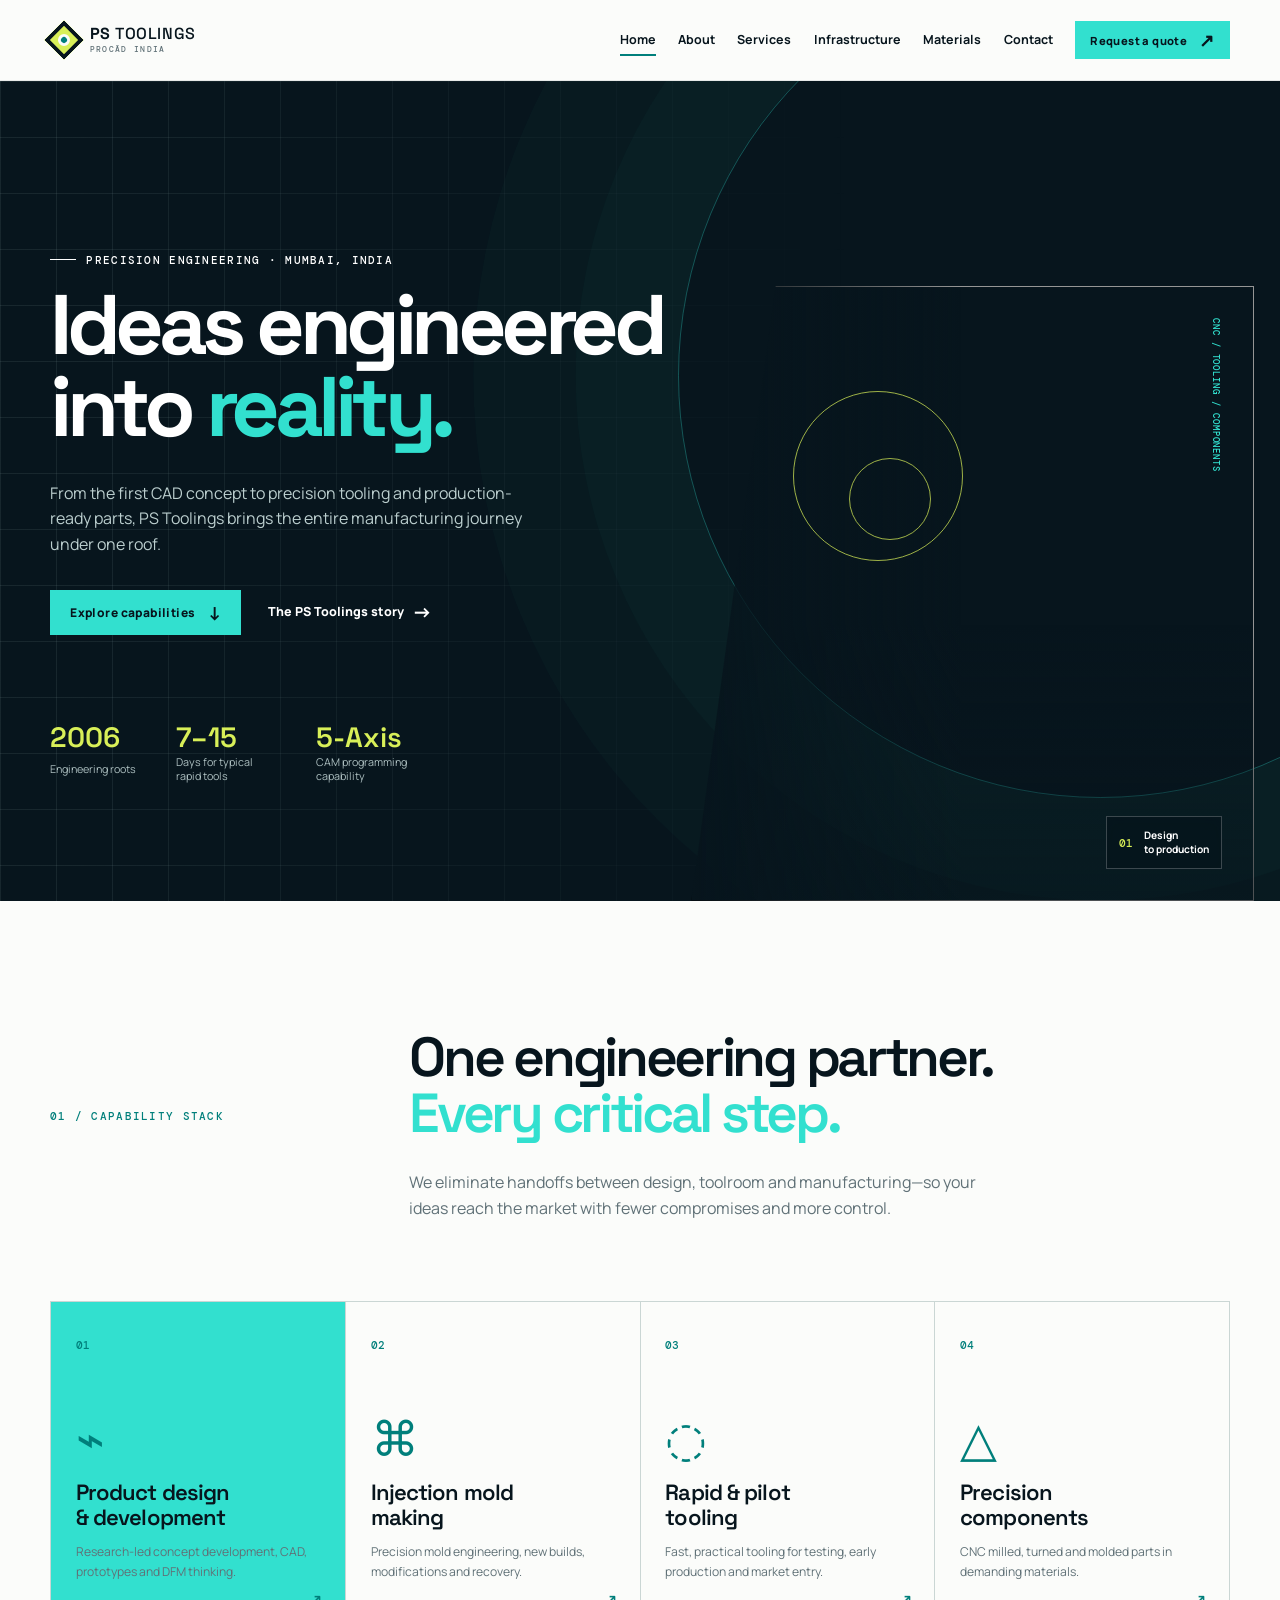
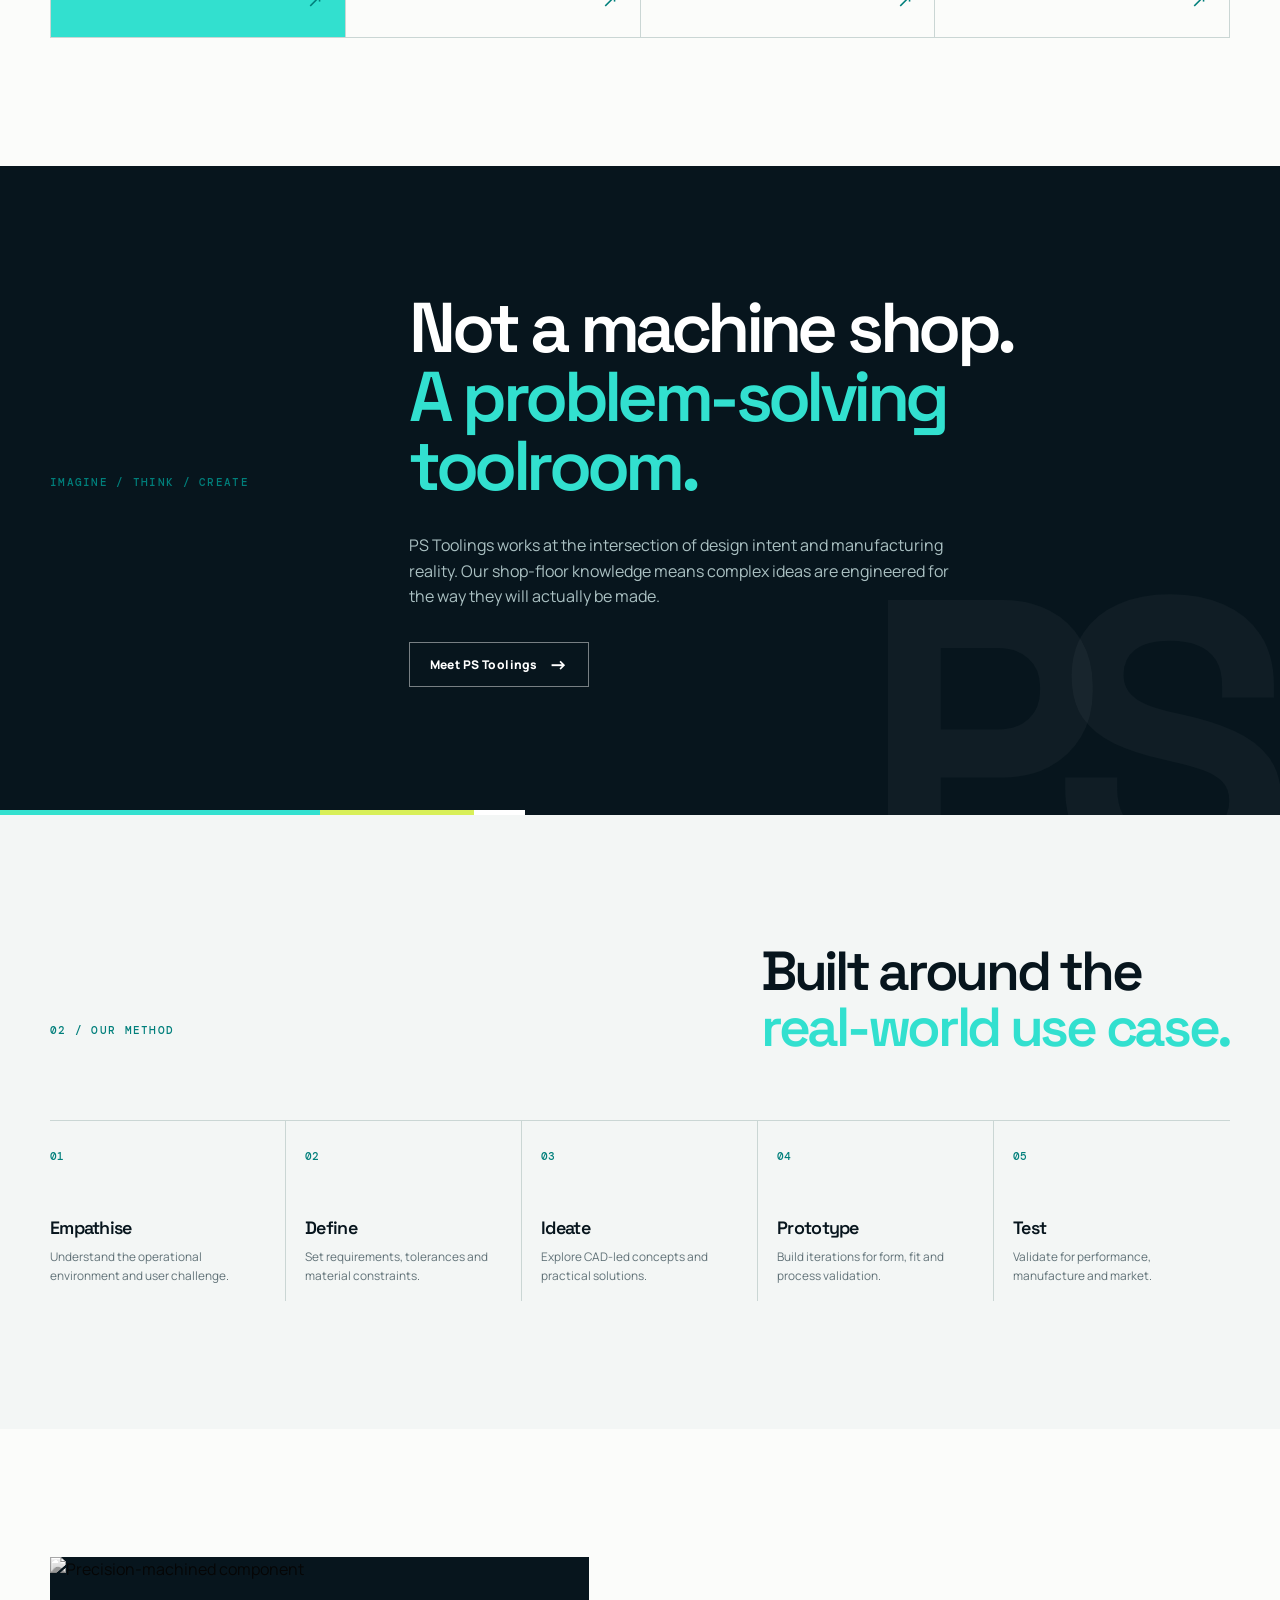
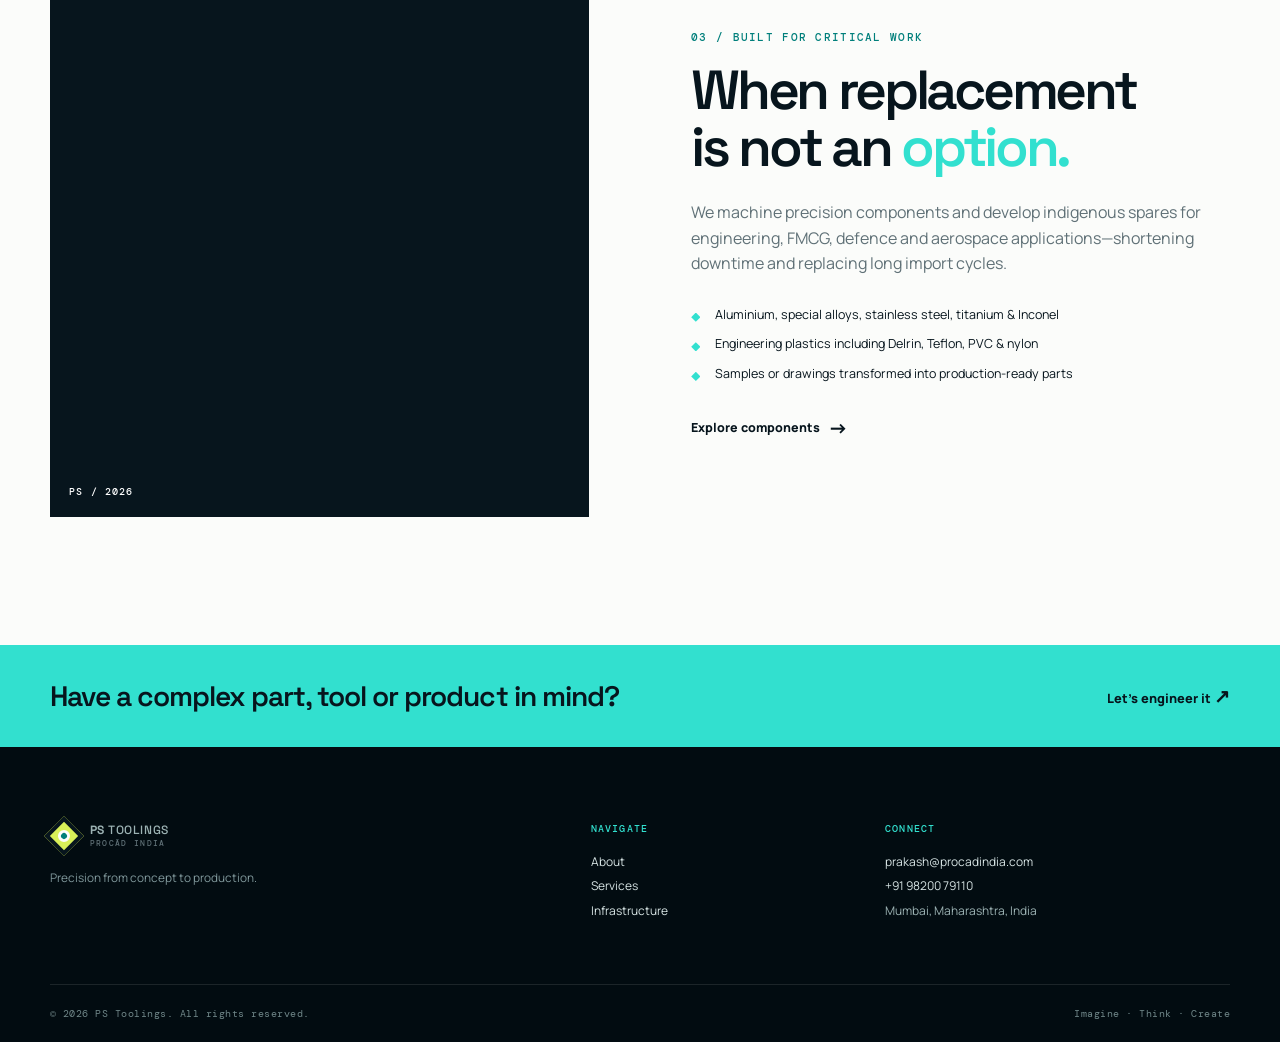
==== index.html @ c20136be "Publish PS Toolings website" ====
<!doctype html>
<html lang="en">
  <head>
    <meta charset="utf-8">
    <meta name="viewport" content="width=device-width, initial-scale=1">
    <meta name="description" content="PS Toolings is a precision engineering partner for product development, injection molds, rapid tooling and machined components.">
    <title>PS Toolings — Precision, from idea to production</title>
    <link rel="preconnect" href="https://fonts.googleapis.com">
    <link rel="preconnect" href="https://fonts.gstatic.com" crossorigin>
    <link href="https://fonts.googleapis.com/css2?family=DM+Mono:wght@400;500&family=Manrope:wght@400;500;600;700;800&family=Space+Grotesk:wght@400;500;600;700&display=swap" rel="stylesheet">
    <link rel="stylesheet" href="assets/css/style.css">
    <script src="assets/js/site.js" defer></script>
  </head>
  <body>
    <a class="skip-link" href="#main">Skip to content</a>
    <header class="site-header">
      <div class="container nav-wrap">
        <a class="brand" href="index.html" aria-label="PS Toolings home">
          <span class="brand-mark" aria-hidden="true"><i></i><b></b></span>
          <span><strong>PS</strong> TOOLINGS<small>PROCĀD INDIA</small></span>
        </a>
        <button class="nav-toggle" type="button" aria-expanded="false" aria-controls="site-nav"><span></span><span></span><span></span><em>Menu</em></button>
        <nav class="site-nav" id="site-nav" aria-label="Primary navigation">
          <a class="active" href="index.html">Home</a><a href="about.html">About</a><a href="services.html">Services</a><a href="infrastructure.html">Infrastructure</a><a href="materials.html">Materials</a><a href="contact.html">Contact</a>
          <a class="button button--small" href="contact.html#quote">Request a quote <span>↗</span></a>
        </nav>
      </div>
    </header>

    <main id="main">
      <section class="hero">
        <div class="hero-grid"></div><div class="hero-orb"></div>
        <div class="container hero-content">
          <p class="eyebrow"><span></span> Precision engineering · Mumbai, India</p>
          <h1>Ideas engineered<br>into <em>reality.</em></h1>
          <p class="hero-copy">From the first CAD concept to precision tooling and production-ready parts, PS Toolings brings the entire manufacturing journey under one roof.</p>
          <div class="hero-actions"><a class="button" href="services.html">Explore capabilities <span>↓</span></a><a class="text-link" href="about.html">The PS Toolings story <span>→</span></a></div>
          <div class="hero-metrics" aria-label="Company highlights">
            <div><strong>2006</strong><span>Engineering roots</span></div><div><strong>7–15</strong><span>Days for typical rapid tools</span></div><div><strong>5-Axis</strong><span>CAM programming capability</span></div>
          </div>
        </div>
        <div class="hero-visual" aria-hidden="true">
          <div class="visual-label label-one">CNC / TOOLING / COMPONENTS</div>
          <div class="technical-ring ring-one"></div><div class="technical-ring ring-two"></div>
          <img src="https://static.wixstatic.com/media/8246d9_6c8a10e91a4a42e3a15fe016a1922523~mv2.jpg/v1/fit/w_1280,h_960,q_85,enc_avif,quality_auto/8246d9_6c8a10e91a4a42e3a15fe016a1922523~mv2.jpg" alt="">
          <div class="visual-badge"><span>01</span><b>Design<br>to production</b></div>
        </div>
      </section>

      <section class="capability-intro section">
        <div class="container split-heading">
          <p class="section-kicker">01 / Capability stack</p>
          <div><h2>One engineering partner.<br><em>Every critical step.</em></h2><p>We eliminate handoffs between design, toolroom and manufacturing—so your ideas reach the market with fewer compromises and more control.</p></div>
        </div>
        <div class="container service-grid">
          <a class="service-card service-card--feature" href="services.html#design"><span class="number">01</span><span class="icon icon-design">⌁</span><h3>Product design<br>& development</h3><p>Research-led concept development, CAD, prototypes and DFM thinking.</p><span class="card-arrow">↗</span></a>
          <a class="service-card" href="services.html#molds"><span class="number">02</span><span class="icon">⌘</span><h3>Injection mold<br>making</h3><p>Precision mold engineering, new builds, modifications and recovery.</p><span class="card-arrow">↗</span></a>
          <a class="service-card" href="services.html#rapid"><span class="number">03</span><span class="icon">◌</span><h3>Rapid & pilot<br>tooling</h3><p>Fast, practical tooling for testing, early production and market entry.</p><span class="card-arrow">↗</span></a>
          <a class="service-card" href="services.html#components"><span class="number">04</span><span class="icon">△</span><h3>Precision<br>components</h3><p>CNC milled, turned and molded parts in demanding materials.</p><span class="card-arrow">↗</span></a>
        </div>
      </section>

      <section class="statement section section--dark">
        <div class="container statement-layout"><p class="section-kicker">Imagine / Think / Create</p><div><h2>Not a machine shop.<br><em>A problem-solving<br>toolroom.</em></h2><p>PS Toolings works at the intersection of design intent and manufacturing reality. Our shop-floor knowledge means complex ideas are engineered for the way they will actually be made.</p><a class="button button--light" href="about.html">Meet PS Toolings <span>→</span></a></div></div>
        <div class="statement-line"></div>
      </section>

      <section class="workflow section">
        <div class="container"><div class="section-heading"><p class="section-kicker">02 / Our method</p><h2>Built around the<br><em>real-world use case.</em></h2></div>
          <ol class="process-list"><li><span>01</span><h3>Empathise</h3><p>Understand the operational environment and user challenge.</p></li><li><span>02</span><h3>Define</h3><p>Set requirements, tolerances and material constraints.</p></li><li><span>03</span><h3>Ideate</h3><p>Explore CAD-led concepts and practical solutions.</p></li><li><span>04</span><h3>Prototype</h3><p>Build iterations for form, fit and process validation.</p></li><li><span>05</span><h3>Test</h3><p>Validate for performance, manufacture and market.</p></li></ol>
        </div>
      </section>

      <section class="proof section">
        <div class="container proof-grid"><div class="proof-image"><img src="https://static.wixstatic.com/media/8246d9_a4df90b684cc4119847a4253dcae8d1a~mv2.jpg/v1/fill/w_800,h_800,al_c,q_85,enc_avif,quality_auto/8246d9_a4df90b684cc4119847a4253dcae8d1a~mv2.jpg" alt="Precision-machined component"><span>PS / 2026</span></div><div class="proof-copy"><p class="section-kicker">03 / Built for critical work</p><h2>When replacement<br>is not an <em>option.</em></h2><p>We machine precision components and develop indigenous spares for engineering, FMCG, defence and aerospace applications—shortening downtime and replacing long import cycles.</p><ul class="check-list"><li>Aluminium, special alloys, stainless steel, titanium & Inconel</li><li>Engineering plastics including Delrin, Teflon, PVC & nylon</li><li>Samples or drawings transformed into production-ready parts</li></ul><a class="text-link" href="services.html#components">Explore components <span>→</span></a></div></div>
      </section>

      <section class="cta-band"><div class="container"><p>Have a complex part, tool or product in mind?</p><a href="contact.html#quote">Let’s engineer it <span>↗</span></a></div></section>
    </main>

    <footer class="site-footer"><div class="container footer-grid"><div><a class="brand brand--footer" href="index.html"><span class="brand-mark"><i></i><b></b></span><span><strong>PS</strong> TOOLINGS<small>PROCĀD INDIA</small></span></a><p>Precision from concept to production.</p></div><div><p class="footer-label">Navigate</p><a href="about.html">About</a><a href="services.html">Services</a><a href="infrastructure.html">Infrastructure</a></div><div><p class="footer-label">Connect</p><a href="mailto:prakash@procadindia.com">prakash@procadindia.com</a><a href="tel:+919820079110">+91 98200 79110</a><span>Mumbai, Maharashtra, India</span></div></div><div class="container footer-bottom"><span>© 2026 PS Toolings. All rights reserved.</span><span>Imagine · Think · Create</span></div></footer>
  </body>
</html>
---- assets/css/style.css ----
:root{--ink:#07151d;--ink-soft:#112a35;--surface:#f3f6f5;--paper:#fbfcfa;--line:#cad6d4;--muted:#607177;--teal:#32e0cf;--teal-dark:#007f7b;--lime:#d8ef58;--mono:"DM Mono",monospace;--sans:"Manrope",Arial,sans-serif;--display:"Space Grotesk",Arial,sans-serif;--shadow:0 20px 60px rgba(4,22,27,.12)}
*{box-sizing:border-box}html{scroll-behavior:smooth}body{margin:0;background:var(--paper);color:var(--ink);font-family:var(--sans);font-size:16px;line-height:1.6}a{color:inherit;text-decoration:none}img{display:block;max-width:100%}.container{width:min(1180px,calc(100% - 64px));margin-inline:auto}.skip-link{position:fixed;z-index:100;left:1rem;top:-4rem;background:var(--teal);padding:.55rem 1rem;font-weight:800}.skip-link:focus{top:1rem}.site-header{position:sticky;top:0;z-index:30;background:rgba(251,252,250,.9);border-bottom:1px solid rgba(7,21,29,.08);backdrop-filter:blur(16px)}.nav-wrap{min-height:80px;display:flex;align-items:center;justify-content:space-between;gap:2rem}.brand{display:inline-flex;align-items:center;gap:.72rem;font-family:var(--display);font-size:1rem;font-weight:500;letter-spacing:.035em;line-height:1;white-space:nowrap}.brand strong{font-weight:700}.brand small{display:block;margin-top:.28rem;color:var(--muted);font-family:var(--mono);font-size:.49rem;letter-spacing:.17em}.brand-mark{position:relative;display:block;width:28px;height:28px;transform:rotate(45deg);background:var(--lime);box-shadow:inset 0 0 0 4px var(--ink)}.brand-mark i{position:absolute;inset:8px;background:var(--paper);border-radius:50%}.brand-mark b{position:absolute;inset:11px;background:var(--teal-dark);border-radius:50%}.site-nav{display:flex;align-items:center;gap:1.4rem;font-size:.78rem;font-weight:700}.site-nav>a:not(.button){position:relative;padding:.35rem 0}.site-nav>a:not(.button)::after{content:"";position:absolute;bottom:0;left:0;width:0;height:2px;background:var(--teal-dark);transition:width .25s}.site-nav>a.active:not(.button)::after,.site-nav>a:not(.button):hover::after{width:100%}.button{display:inline-flex;align-items:center;justify-content:center;gap:.75rem;background:var(--teal);border:1px solid var(--teal);color:var(--ink);padding:.82rem 1.2rem;font:800 .75rem var(--sans);letter-spacing:.035em;cursor:pointer;transition:transform .25s,background .25s,border .25s}.button:hover{transform:translateY(-3px);background:var(--lime);border-color:var(--lime)}.button span{font-size:1.15rem;line-height:.7}.button--small{padding:.66rem .9rem;font-size:.7rem}.button--light{background:transparent;color:#fff;border-color:rgba(255,255,255,.45)}.button--light:hover{color:var(--ink)}.nav-toggle{display:none;background:none;border:0;color:var(--ink);cursor:pointer}.nav-toggle span{display:block;width:23px;height:2px;background:currentColor;margin:5px}.nav-toggle em{display:none}.hero{position:relative;isolation:isolate;min-height:calc(100vh - 80px);overflow:hidden;background:var(--ink);color:white;display:flex;align-items:center}.hero-grid{position:absolute;z-index:-1;inset:0;background-image:linear-gradient(rgba(159,191,188,.11) 1px,transparent 1px),linear-gradient(90deg,rgba(159,191,188,.11) 1px,transparent 1px);background-size:56px 56px;mask-image:linear-gradient(90deg,#000 5%,transparent 67%)}.hero-orb{position:absolute;z-index:-1;width:66vw;height:66vw;right:-19vw;top:-10vw;border:1px solid rgba(50,224,207,.32);border-radius:50%;box-shadow:0 0 0 8vw rgba(50,224,207,.025),0 0 0 16vw rgba(50,224,207,.02)}.hero-content{padding:8.4rem 0 5rem}.eyebrow,.section-kicker{display:flex;align-items:center;gap:.65rem;margin:0 0 1.15rem;font:500 .67rem var(--mono);letter-spacing:.12em;text-transform:uppercase}.eyebrow span{width:26px;height:1px;background:currentColor}.hero h1,.page-hero h1,.contact-hero h1{max-width:800px;margin:0;font:700 clamp(3.1rem,6.6vw,6.5rem)/.97 var(--display);letter-spacing:-.065em}.hero h1 em,.page-hero h1 em,.contact-hero h1 em,h2 em{font-style:normal;color:var(--teal)}.hero-copy{max-width:495px;margin:2rem 0;font-size:1rem;color:#bbcece}.hero-actions{display:flex;align-items:center;gap:1.7rem}.text-link{display:inline-flex;gap:.5rem;align-items:center;font-weight:800;font-size:.78rem}.text-link span{font-size:1.25rem;transition:transform .2s}.text-link:hover span{transform:translateX(4px)}.hero-metrics{display:flex;gap:2.5rem;margin-top:5.5rem}.hero-metrics div{display:grid;gap:.25rem}.hero-metrics strong{font:600 1.75rem/1 var(--display);color:var(--lime)}.hero-metrics span{color:#aec0c1;font-size:.67rem;max-width:100px;line-height:1.35}.hero-visual{position:absolute;z-index:-1;right:2vw;bottom:0;width:min(44vw,610px);height:75%;overflow:hidden;clip-path:polygon(15% 0,100% 0,100% 100%,0 100%)}.hero-visual::after{content:"";position:absolute;inset:0;background:linear-gradient(90deg,var(--ink) 0%,transparent 48%),linear-gradient(0deg,rgba(7,21,29,.5),transparent 45%);mix-blend-mode:multiply}.hero-visual img{height:100%;width:100%;object-fit:cover;filter:grayscale(1) contrast(1.1) brightness(.75)}.technical-ring{position:absolute;z-index:1;border:1px solid rgba(216,239,88,.72);border-radius:50%}.ring-one{width:170px;height:170px;top:17%;left:18%}.ring-two{width:82px;height:82px;top:28%;left:28%}.visual-label{position:absolute;z-index:2;right:2rem;top:2rem;color:var(--teal);font:500 .58rem var(--mono);letter-spacing:.1em;writing-mode:vertical-rl}.visual-badge{position:absolute;z-index:2;bottom:2rem;right:2rem;display:flex;align-items:center;gap:.7rem;padding:.75rem;background:rgba(7,21,29,.82);border:1px solid rgba(255,255,255,.22);backdrop-filter:blur(7px)}.visual-badge span{color:var(--lime);font:500 .7rem var(--mono)}.visual-badge b{font-size:.64rem;line-height:1.3}.section{padding:8rem 0}.split-heading{display:grid;grid-template-columns:.72fr 2fr;gap:4rem}.section-kicker{color:var(--teal-dark)}.split-heading h2,.section-heading h2,.proof h2,.story-grid h2,.feature-grid h2,.contact-grid h2{margin:0;font:600 clamp(2.2rem,4.3vw,4.6rem)/1.02 var(--display);letter-spacing:-.06em}.split-heading>div>p{max-width:580px;margin:1.8rem 0 0;color:var(--muted)}.service-grid{display:grid;grid-template-columns:repeat(4,1fr);gap:1px;margin-top:5rem;background:var(--line);border:1px solid var(--line)}.service-card{position:relative;min-height:335px;padding:1.8rem 1.55rem;background:var(--paper);transition:background .25s,color .25s}.service-card:hover{background:var(--ink);color:#fff}.service-card--feature{background:var(--teal)}.service-card--feature:hover{background:var(--teal-dark)}.number{font:500 .67rem var(--mono);color:var(--teal-dark)}.service-card:hover .number{color:var(--teal)}.icon{display:block;margin:3.7rem 0 1rem;font:400 3rem/1 var(--display);color:var(--teal-dark)}.service-card h3{margin:0;font:600 1.38rem/1.13 var(--display);letter-spacing:-.04em}.service-card p{color:var(--muted);font-size:.76rem;line-height:1.65}.service-card:hover p{color:#b4c6c8}.card-arrow{position:absolute;bottom:1.35rem;right:1.35rem;color:var(--teal-dark);font-size:1.2rem}.service-card:hover .card-arrow{color:var(--teal)}.section--dark{background:var(--ink);color:#fff}.statement{position:relative;overflow:hidden}.statement::after{content:"PS";position:absolute;right:3vw;bottom:-5.4rem;color:rgba(255,255,255,.035);font:700 25rem/.8 var(--display);letter-spacing:-.13em}.statement-layout{position:relative;z-index:1;display:grid;grid-template-columns:.72fr 2fr;gap:4rem}.statement h2{margin:0;font:600 clamp(2.5rem,5.5vw,5.8rem)/.98 var(--display);letter-spacing:-.065em}.statement p:not(.section-kicker){max-width:560px;margin:2rem 0;color:#aac0c2}.statement-line{position:absolute;bottom:0;left:0;width:100%;height:5px;background:linear-gradient(90deg,var(--teal) 0 25%,var(--lime) 25% 37%,#fff 37% 41%,transparent 41%)}.workflow{background:var(--surface)}.section-heading{display:flex;align-items:end;justify-content:space-between;gap:2rem}.process-list{margin:4rem 0 0;padding:0;list-style:none;display:grid;grid-template-columns:repeat(5,1fr);border-top:1px solid var(--line)}.process-list li{padding:1.35rem 1.2rem 1rem;border-right:1px solid var(--line)}.process-list li:first-child{padding-left:0}.process-list li:last-child{border:0}.process-list span{font:500 .66rem var(--mono);color:var(--teal-dark)}.process-list h3{margin:3rem 0 .6rem;font:600 1.12rem var(--display);letter-spacing:-.04em}.process-list p{margin:0;color:var(--muted);font-size:.74rem;line-height:1.55}.proof-grid{display:grid;grid-template-columns:1fr 1fr;gap:clamp(2rem,8vw,9rem);align-items:center}.proof-image{position:relative;min-height:560px;background:var(--ink);overflow:hidden}.proof-image::after{content:"";position:absolute;inset:0;background:linear-gradient(0deg,rgba(7,21,29,.62),transparent 60%)}.proof-image img{width:100%;height:560px;object-fit:cover;filter:grayscale(1) contrast(1.12)}.proof-image span{position:absolute;z-index:1;bottom:1.2rem;left:1.2rem;color:#fff;font:500 .6rem var(--mono);letter-spacing:.12em}.proof-copy p:not(.section-kicker){color:var(--muted);margin:1.6rem 0}.check-list{display:grid;gap:.72rem;margin:1.8rem 0;padding:0;list-style:none}.check-list li{position:relative;padding-left:1.5rem;font-size:.78rem;line-height:1.45}.check-list li::before{content:"";position:absolute;left:0;top:.42rem;width:.58rem;height:.58rem;background:var(--teal);clip-path:polygon(50% 0,100% 50%,50% 100%,0 50%)}.cta-band{background:var(--teal);padding:2.05rem 0}.cta-band .container{display:flex;align-items:center;justify-content:space-between;gap:2rem}.cta-band p{margin:0;font:600 clamp(1.15rem,2.2vw,1.9rem) var(--display);letter-spacing:-.035em}.cta-band a{font:800 .8rem var(--sans)}.cta-band a span{font-size:1.2rem}.site-footer{background:#020c11;color:#d7e4e4;padding:4.7rem 0 1.4rem}.footer-grid{display:grid;grid-template-columns:2fr 1fr 1.4fr;gap:3rem}.brand--footer{color:#fff}.site-footer p{color:#81999c;font-size:.74rem}.footer-label{margin:0 0 .7rem!important;color:var(--teal)!important;font:500 .62rem var(--mono)!important;letter-spacing:.12em;text-transform:uppercase}.footer-grid>div:not(:first-child){display:grid;align-content:start;gap:.35rem;font-size:.75rem}.footer-grid span{color:#9cb2b3;font-size:.75rem}.footer-bottom{display:flex;justify-content:space-between;gap:1rem;margin-top:4rem;padding-top:1.35rem;border-top:1px solid rgba(255,255,255,.1);color:#708789;font:400 .61rem var(--mono);letter-spacing:.05em}.page-hero,.contact-hero{position:relative;min-height:470px;display:flex;align-items:end;padding:5rem 0;overflow:hidden;background:var(--ink);color:#fff}.page-hero::after{content:"";position:absolute;inset:0;background:linear-gradient(90deg,var(--ink) 10%,rgba(7,21,29,.65) 48%,rgba(7,21,29,.2));z-index:0}.page-hero .container,.contact-hero .container{position:relative;z-index:1}.page-hero>div>p:last-child,.contact-hero>div>p:last-child{max-width:510px;margin:1.6rem 0 0;color:#bfcecf}.page-hero::before{content:"";position:absolute;inset:0;background-size:cover;background-position:center;filter:grayscale(1) contrast(1.1) brightness(.55)}.page-hero--about::before{background-image:url("https://static.wixstatic.com/media/8246d9_24218ff956c0409491ba9ac719803b25~mv2.jpg/v1/fill/w_1800,h_850,al_c,q_85,enc_avif,quality_auto/8246d9_24218ff956c0409491ba9ac719803b25~mv2.jpg")}.page-hero--services::before{background-image:url("https://static.wixstatic.com/media/8246d9_c7812a81c6b84a7883734f2593a048b3~mv2.gif/v1/fill/w_1600,h_850,al_c,q_85,enc_avif,quality_auto/8246d9_c7812a81c6b84a7883734f2593a048b3~mv2.gif")}.page-hero--infra::before{background-image:url("https://static.wixstatic.com/media/8246d9_d55d79b837fa4dcbbc5de5de3e5ee301~mv2.jpg/v1/fill/w_1800,h_850,al_c,q_85,enc_avif,quality_auto/1___VMX24i-XP-Angle_edited.jpg")}.page-hero--materials::before{background-image:url("https://static.wixstatic.com/media/8246d9_6acac2cb23e6452ebd55fa6b09bff178~mv2.jpg/v1/fit/w_1200,h_1100,q_80,enc_avif,quality_auto/8246d9_6acac2cb23e6452ebd55fa6b09bff178~mv2.jpg")}.about-story{padding-bottom:5rem}.story-grid{display:grid;grid-template-columns:1fr 1.25fr;gap:7rem}.long-copy{font-size:1rem;color:#2b4147}.long-copy p:first-child{margin-top:0;font:500 1.35rem/1.5 var(--display);letter-spacing:-.025em}.values-section{background:var(--surface)}.values-grid,.two-card-grid{display:grid;grid-template-columns:repeat(3,1fr);gap:1px;margin-top:3rem;background:var(--line);border:1px solid var(--line)}.values-grid article,.two-card-grid article{background:var(--surface);padding:2rem}.values-grid span,.two-card-grid span{color:var(--teal-dark);font:500 .7rem var(--mono)}.values-grid h3,.two-card-grid h3{margin:3.2rem 0 .7rem;font:600 1.35rem var(--display);letter-spacing:-.045em}.values-grid p,.two-card-grid p{margin:0;color:var(--muted);font-size:.78rem}.mission-banner{background:var(--teal);padding:7rem 0}.mission-banner blockquote{max-width:920px;margin:1.5rem 0;font:600 clamp(2.2rem,4.9vw,5rem)/1.04 var(--display);letter-spacing:-.065em}.mission-banner p:last-child{max-width:610px;margin:2rem 0 0;font-size:.9rem}.timeline{display:grid;grid-template-columns:repeat(3,1fr);gap:0;margin-top:3rem;border-top:1px solid var(--line)}.timeline article{padding:1.4rem 2rem 0 0}.timeline article+article{border-left:1px solid var(--line);padding-left:2rem}.timeline span{font:500 .72rem var(--mono);color:var(--teal-dark)}.timeline h3{margin:3rem 0 .7rem;font:600 1.25rem var(--display);letter-spacing:-.045em}.timeline p{margin:0;color:var(--muted);font-size:.8rem}.service-detail-list{padding-block:2rem}.service-detail{display:grid;grid-template-columns:80px 1.05fr 1fr;gap:2rem;padding:5rem 0;border-bottom:1px solid var(--line);scroll-margin-top:80px}.detail-number{font:500 .72rem var(--mono);color:var(--teal-dark)}.service-detail h2{margin:0;font:600 clamp(2rem,3.7vw,3.7rem)/1.01 var(--display);letter-spacing:-.06em}.service-detail>div:last-child>p{margin:0;color:var(--muted);font-size:.85rem}.service-detail .check-list{margin-bottom:0}.results-strip{padding:5rem 0}.results-grid{display:grid;grid-template-columns:repeat(3,1fr);gap:1rem}.results-grid div{display:grid;gap:.5rem;border-top:1px solid rgba(255,255,255,.25);padding-top:1.2rem}.results-grid strong{font:600 clamp(2.3rem,4vw,4rem)/1 var(--display);color:var(--lime);letter-spacing:-.06em}.results-grid span{font-size:.75rem;color:#a9bebf}.equipment-intro{padding-bottom:3rem}.equipment-table-section,.material-table-section{padding:0 0 8rem}.table-wrap{overflow-x:auto;border:1px solid var(--line);background:var(--paper)}table{width:100%;border-collapse:collapse;text-align:left;min-width:790px}th,td{padding:1.15rem 1.2rem;border-bottom:1px solid var(--line);font-size:.77rem;vertical-align:top}th{background:var(--ink);color:#fff;font:500 .67rem var(--mono);letter-spacing:.06em;text-transform:uppercase}tr:last-child td{border-bottom:0}td{color:var(--muted)}td strong{color:var(--ink)}.support-equipment{display:flex;flex-wrap:wrap;gap:.65rem;margin-top:1rem}.support-equipment span{border:1px solid var(--line);padding:.6rem .8rem;font:500 .65rem var(--mono);color:var(--muted)}.machine-feature{background:var(--surface)}.feature-grid{display:grid;grid-template-columns:1fr 1.18fr;gap:6rem;align-items:center}.feature-grid p:not(.section-kicker){color:var(--muted);font-size:.86rem}.machine-image{position:relative;min-height:390px;overflow:hidden}.machine-image::after{content:"";position:absolute;inset:0;background:linear-gradient(0deg,rgba(7,21,29,.55),transparent 45%)}.machine-image img{width:100%;height:390px;object-fit:cover;filter:grayscale(1) contrast(1.1)}.machine-tag{position:absolute;z-index:1;bottom:1.2rem;left:1.3rem;color:#fff;font:500 .64rem var(--mono);letter-spacing:.1em}.control-features{padding-top:7rem}.two-card-grid{grid-template-columns:repeat(2,1fr);background:rgba(255,255,255,.2);margin-top:4rem}.two-card-grid article{background:rgba(255,255,255,.05)}.control-features .two-card-grid h3{color:#fff}.control-features .two-card-grid p{color:#adc1c3}.control-features .two-card-grid span{color:var(--teal)}.material-intro{padding-bottom:3rem}.material-table th small{color:var(--teal);font-size:.58rem;letter-spacing:0}.material-cards{background:var(--surface)}.two-card-grid--light{background:var(--line)}.two-card-grid--light article{background:var(--surface)}.two-card-grid--light h3{margin-top:2.2rem}.material-callout{text-align:center}.material-callout h2{margin:1.4rem auto;font:600 clamp(2rem,4vw,4.4rem)/1.04 var(--display);letter-spacing:-.06em}.material-callout p:not(.section-kicker){max-width:630px;margin:0 auto 2rem;color:#b3c6c7}.material-callout .button{margin-top:.5rem}.contact-hero{min-height:440px;background:linear-gradient(120deg,#06151c,#0c3d43)}.contact-hero::after{content:"";position:absolute;right:7%;top:10%;width:31vw;height:31vw;max-width:440px;max-height:440px;border:1px solid rgba(216,239,88,.55);border-radius:50%;box-shadow:0 0 0 60px rgba(50,224,207,.04),0 0 0 120px rgba(50,224,207,.025)}.contact-section{padding-top:6rem}.contact-grid{display:grid;grid-template-columns:.9fr 1.3fr;gap:6rem}.contact-lines{display:grid;gap:1.5rem;margin-top:3rem}.contact-lines a,.contact-lines p{display:grid;gap:.2rem;margin:0;font-size:.85rem}.contact-lines span{font:500 .65rem var(--mono);color:var(--teal-dark);letter-spacing:.09em;text-transform:uppercase}.contact-note{display:flex;gap:.7rem;align-items:start;margin-top:3.5rem;padding-top:1.2rem;border-top:1px solid var(--line);max-width:340px}.contact-note span{color:var(--teal-dark);font-size:.7rem}.contact-note p{margin:0;color:var(--muted);font-size:.72rem}.contact-form{display:grid;gap:1.3rem;padding:2.2rem;background:var(--surface);border:1px solid var(--line)}.form-head{display:flex;align-items:center;justify-content:space-between;gap:1rem}.form-head .section-kicker{margin:0}.form-head span,.form-status{color:var(--muted);font-size:.65rem}.form-row{display:grid;grid-template-columns:1fr 1fr;gap:1.2rem}.contact-form label{display:grid;gap:.45rem;color:var(--ink);font:700 .68rem var(--mono);letter-spacing:.03em}.contact-form input,.contact-form textarea,.contact-form select{width:100%;background:var(--paper);border:1px solid var(--line);border-radius:0;padding:.86rem .85rem;color:var(--ink);font:400 .82rem var(--sans);outline-color:var(--teal-dark);resize:vertical}.contact-form select{cursor:pointer}.contact-form textarea{line-height:1.5}.contact-form .button{justify-self:start}.form-status{margin:0;line-height:1.45}.form-status.is-success{color:var(--teal-dark);font-weight:800}
@media(max-width:900px){.container{width:min(100% - 40px,1180px)}.site-nav{position:absolute;top:80px;left:0;right:0;display:grid;gap:0;max-height:0;overflow:hidden;background:var(--paper);border-bottom:1px solid var(--line);transition:max-height .35s}.site-nav.is-open{max-height:600px}.site-nav>a:not(.button){padding:1rem 20px;border-bottom:1px solid var(--line)}.site-nav .button{margin:1rem 20px}.nav-toggle{display:block}.nav-toggle[aria-expanded="true"] span:nth-child(1){transform:translateY(7px) rotate(45deg)}.nav-toggle[aria-expanded="true"] span:nth-child(2){opacity:0}.nav-toggle[aria-expanded="true"] span:nth-child(3){transform:translateY(-7px) rotate(-45deg)}.hero{min-height:700px}.hero-visual{opacity:.42;width:72vw;right:-8vw;height:62%}.hero-content{padding-top:6rem}.hero-metrics{margin-top:4rem}.service-grid{grid-template-columns:repeat(2,1fr)}.split-heading,.statement-layout{grid-template-columns:1fr;gap:1.5rem}.process-list{grid-template-columns:repeat(3,1fr)}.process-list li:nth-child(3){border-right:0}.proof-grid,.story-grid,.feature-grid,.contact-grid{gap:3rem}.page-hero{min-height:410px}.service-detail{grid-template-columns:50px 1fr}.service-detail>div:last-child{grid-column:2}.contact-grid{grid-template-columns:1fr}.contact-grid aside{display:grid;grid-template-columns:1fr 1fr;gap:1rem}.contact-grid aside>h2,.contact-grid aside>.section-kicker{grid-column:1/-1}.contact-lines{margin:0}.contact-note{margin:0}.values-grid{grid-template-columns:1fr}.timeline{grid-template-columns:1fr}.timeline article+article{border-left:0;padding-left:0;border-top:1px solid var(--line);padding-top:1.4rem}.footer-grid{grid-template-columns:1.5fr 1fr}}
@media(max-width:600px){body{font-size:15px}.container{width:calc(100% - 32px)}.nav-wrap{min-height:70px}.site-nav{top:70px}.brand{font-size:.88rem}.brand-mark{width:24px;height:24px}.brand-mark i{inset:7px}.brand-mark b{inset:9px}.hero{min-height:690px}.hero-content{padding:5.5rem 0 3rem}.hero h1,.page-hero h1,.contact-hero h1{font-size:clamp(2.75rem,13vw,4rem)}.hero-copy{font-size:.88rem}.hero-actions{align-items:flex-start;flex-direction:column;gap:1rem}.hero-metrics{display:grid;grid-template-columns:repeat(3,1fr);gap:.8rem;margin-top:3.5rem}.hero-metrics strong{font-size:1.25rem}.hero-metrics span{font-size:.58rem}.hero-visual{width:90vw;right:-22vw;height:53%;bottom:-3rem}.visual-badge{right:3.4rem}.section{padding:5.5rem 0}.section-heading{align-items:start;flex-direction:column}.service-grid{grid-template-columns:1fr;margin-top:3rem}.service-card{min-height:245px}.icon{margin:2rem 0 .7rem}.statement::after{font-size:15rem}.process-list{grid-template-columns:1fr 1fr}.process-list li{padding:1.2rem;border-bottom:1px solid var(--line)}.process-list li:nth-child(3){border-right:1px solid var(--line)}.process-list li:nth-child(even){border-right:0}.process-list h3{margin-top:1.5rem}.proof-grid,.feature-grid{grid-template-columns:1fr}.proof-image,.proof-image img{min-height:380px;height:380px}.footer-grid{grid-template-columns:1fr;gap:2rem}.footer-bottom{flex-direction:column;margin-top:2.5rem}.page-hero,.contact-hero{min-height:360px;padding:3rem 0}.story-grid{grid-template-columns:1fr}.long-copy p:first-child{font-size:1.14rem}.service-detail{grid-template-columns:1fr;gap:1.3rem;padding:3.5rem 0}.service-detail>div:last-child{grid-column:auto}.results-grid{grid-template-columns:1fr}.equipment-table-section,.material-table-section{padding-bottom:5.5rem}.two-card-grid{grid-template-columns:1fr}.mission-banner{padding:5.5rem 0}.contact-grid aside{display:block}.contact-grid aside>*{margin-top:2rem}.contact-grid aside>.section-kicker{margin-top:0}.contact-lines{margin-top:2rem}.contact-note{margin-top:2.3rem}.form-row{grid-template-columns:1fr}.form-head{align-items:start;flex-direction:column;gap:.35rem}.contact-form{padding:1.25rem}.cta-band{padding:1.5rem 0}.cta-band .container{align-items:start;flex-direction:column;gap:.5rem}}
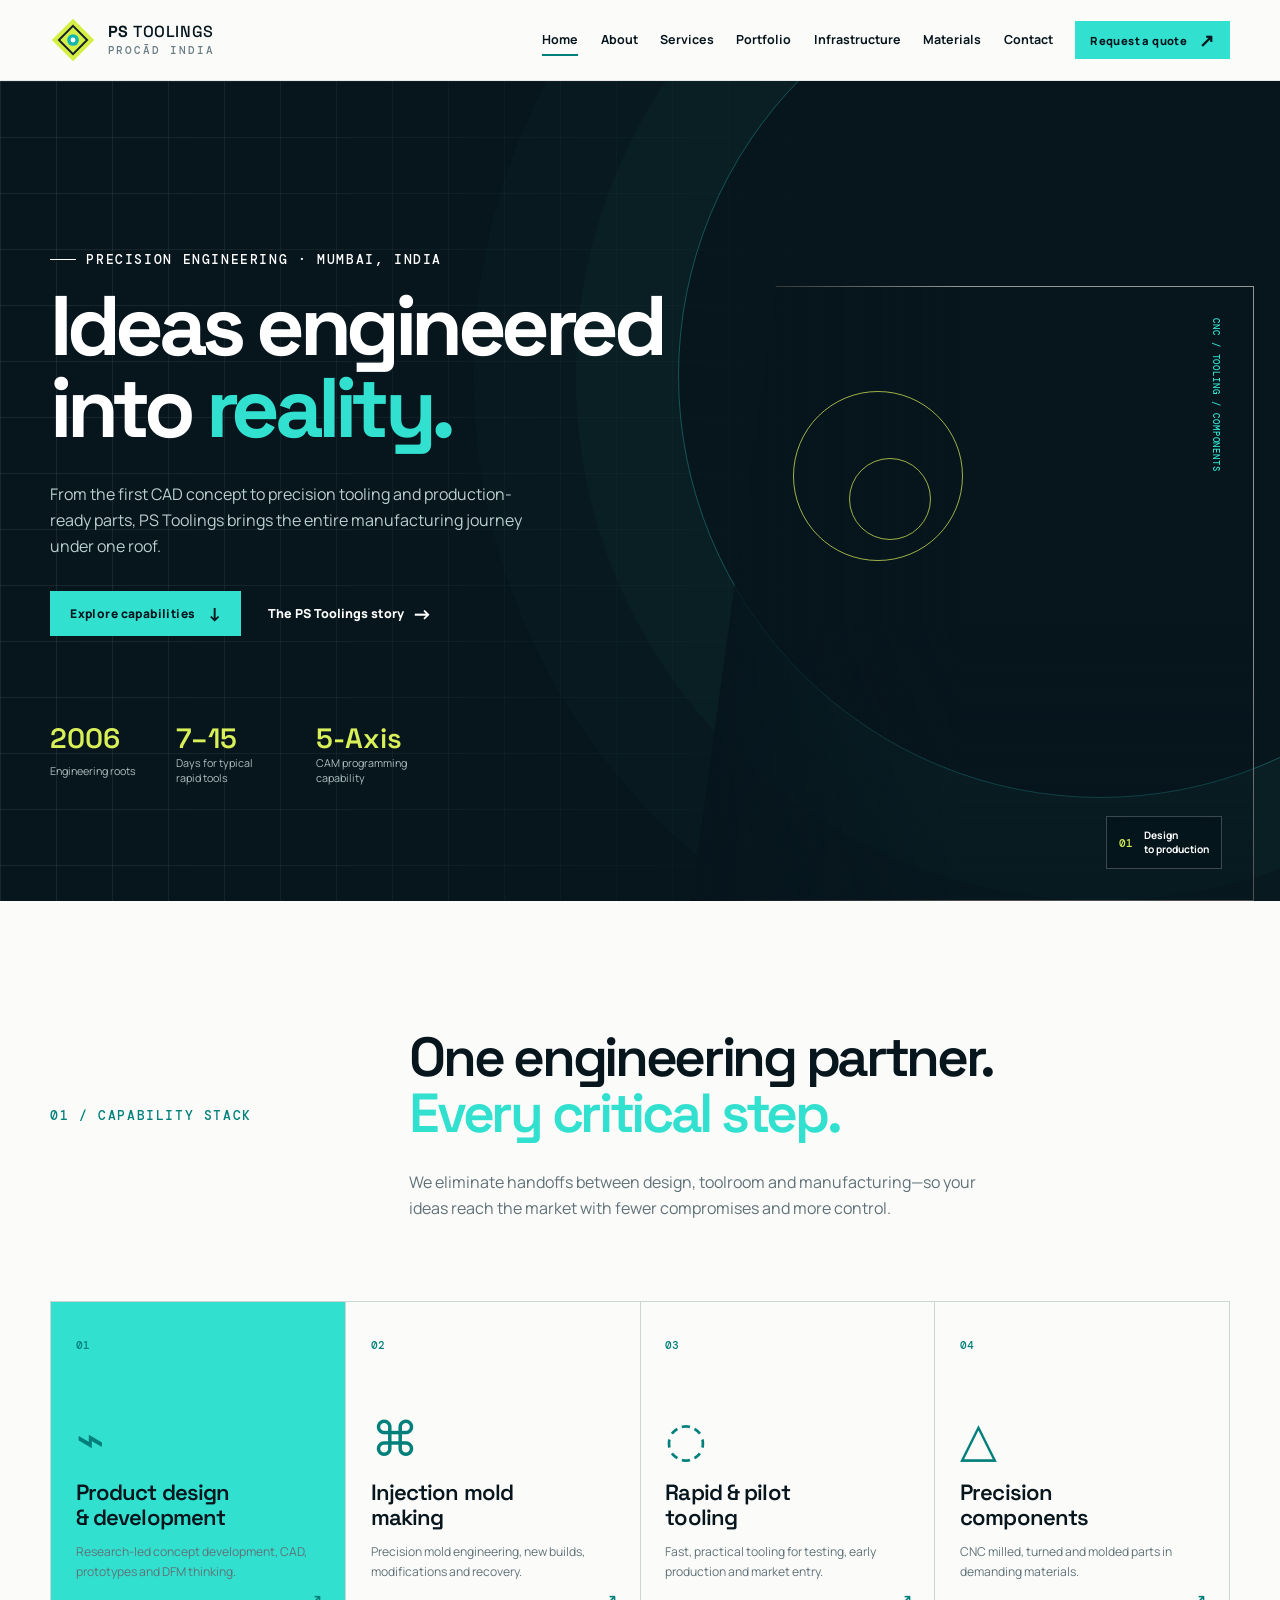
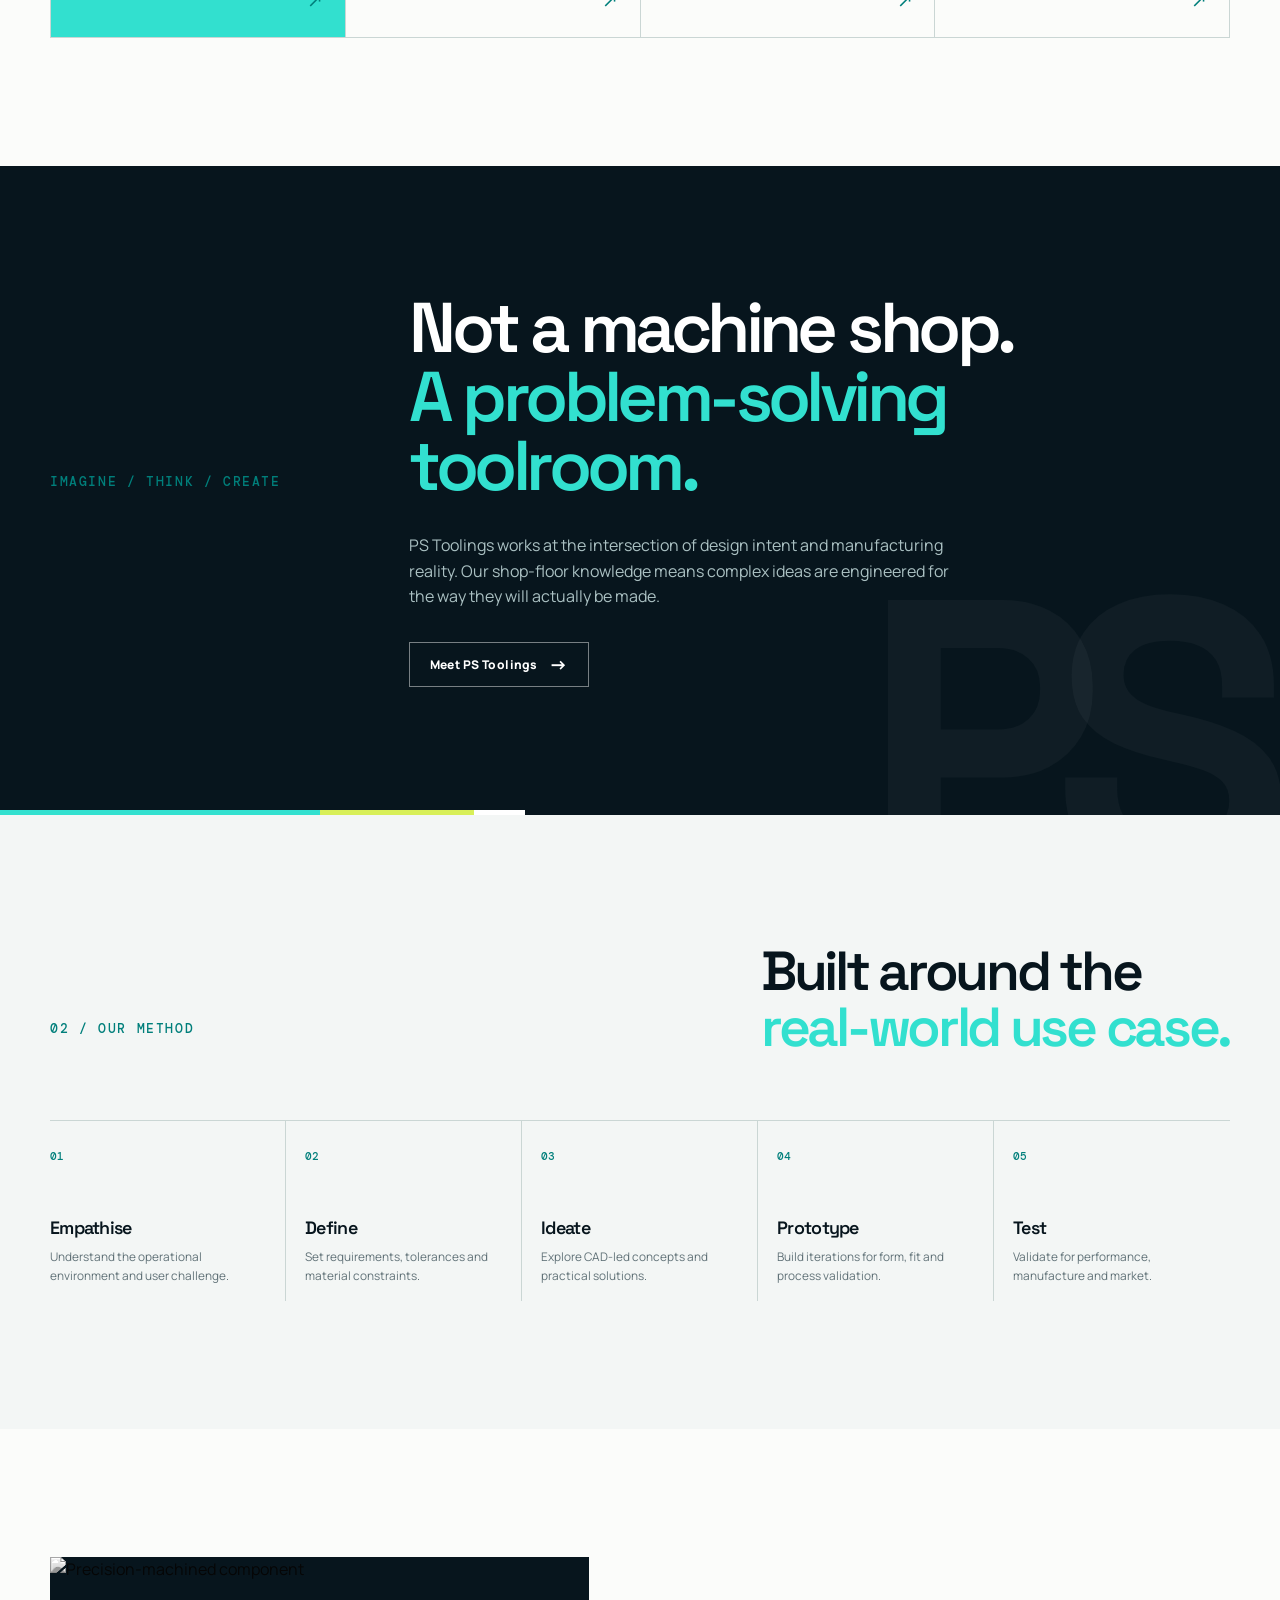
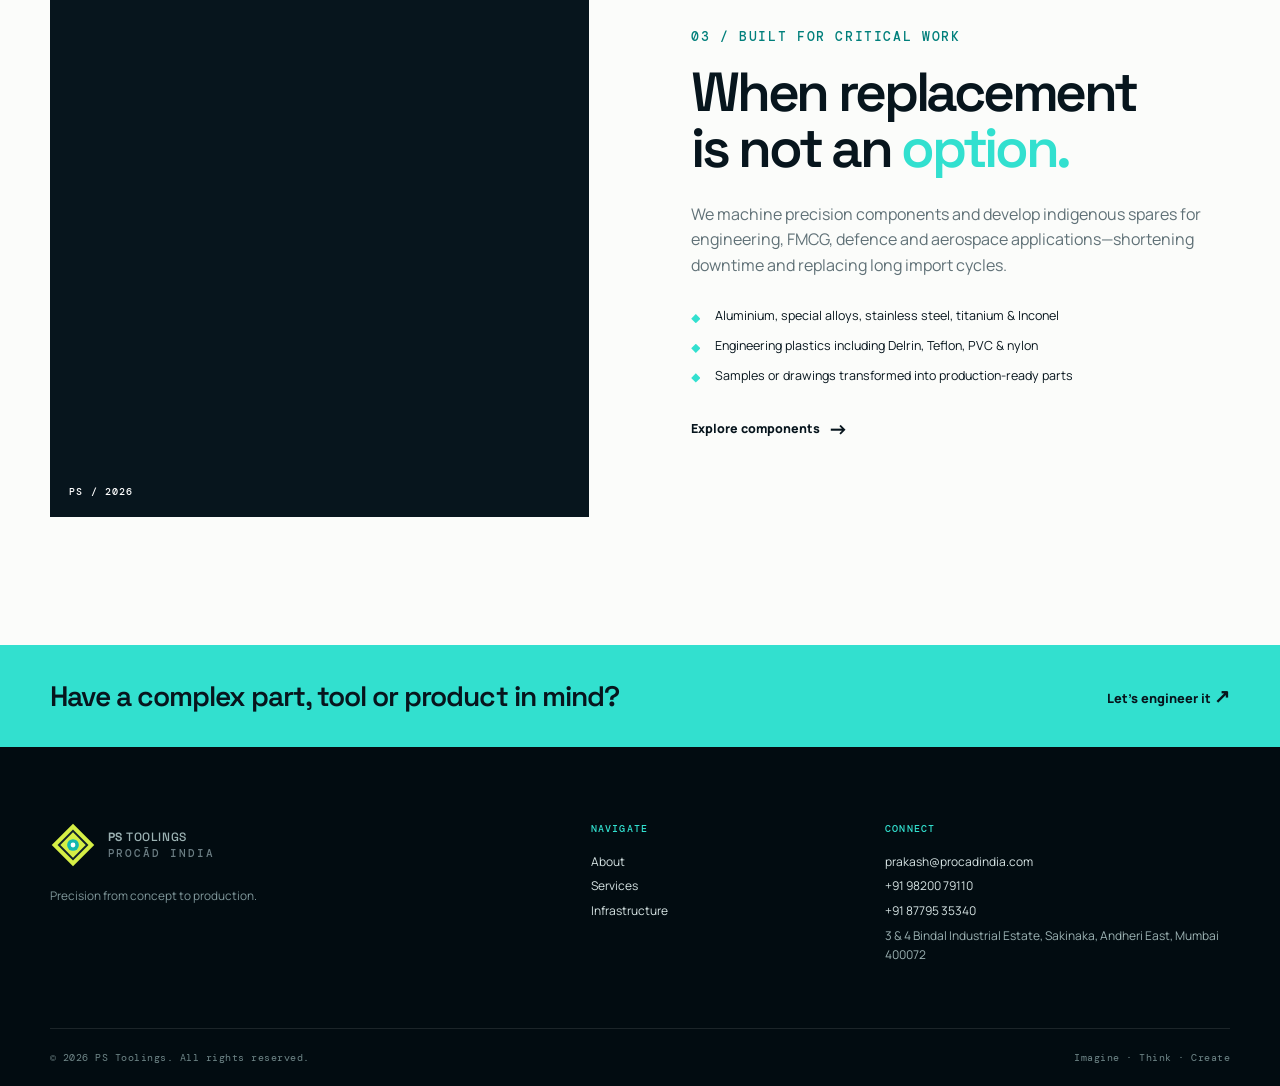
==== commit 32ea2eb6: "Publish the corrected logo and the full portfolio review. The brand mark now matches the reference, " ====
--- a/index.html
+++ b/index.html
@@ -16,7 +16,7 @@
     <header class="site-header">
       <div class="container nav-wrap">
         <a class="brand" href="index.html" aria-label="PS Toolings home">
-          <span class="brand-mark" aria-hidden="true"><i></i><b></b></span>
+          <span class="brand-mark"><img src="assets/images/logo.svg" alt=""></span>
           <span><strong>PS</strong> TOOLINGS<small>PROCĀD INDIA</small></span>
         </a>
         <button class="nav-toggle" type="button" aria-expanded="false" aria-controls="site-nav"><span></span><span></span><span></span><em>Menu</em></button>
@@ -78,6 +78,6 @@
       <section class="cta-band"><div class="container"><p>Have a complex part, tool or product in mind?</p><a href="contact.html#quote">Let’s engineer it <span>↗</span></a></div></section>
     </main>
 
-    <footer class="site-footer"><div class="container footer-grid"><div><a class="brand brand--footer" href="index.html"><span class="brand-mark"><i></i><b></b></span><span><strong>PS</strong> TOOLINGS<small>PROCĀD INDIA</small></span></a><p>Precision from concept to production.</p></div><div><p class="footer-label">Navigate</p><a href="about.html">About</a><a href="services.html">Services</a><a href="infrastructure.html">Infrastructure</a></div><div><p class="footer-label">Connect</p><a href="mailto:prakash@procadindia.com">prakash@procadindia.com</a><a href="tel:+919820079110">+91 98200 79110</a><span>Mumbai, Maharashtra, India</span></div></div><div class="container footer-bottom"><span>© 2026 PS Toolings. All rights reserved.</span><span>Imagine · Think · Create</span></div></footer>
+    <footer class="site-footer"><div class="container footer-grid"><div><a class="brand brand--footer" href="index.html"><span class="brand-mark"><img src="assets/images/logo.svg" alt=""></span><span><strong>PS</strong> TOOLINGS<small>PROCĀD INDIA</small></span></a><p>Precision from concept to production.</p></div><div><p class="footer-label">Navigate</p><a href="about.html">About</a><a href="services.html">Services</a><a href="infrastructure.html">Infrastructure</a></div><div><p class="footer-label">Connect</p><a href="mailto:prakash@procadindia.com">prakash@procadindia.com</a><a href="tel:+919820079110">+91 98200 79110</a><span>3 &amp; 4 Bindal Industrial Estate, Sakinaka, Andheri East, Mumbai 400072</span></div></div><div class="container footer-bottom"><span>© 2026 PS Toolings. All rights reserved.</span><span>Imagine · Think · Create</span></div></footer>
   </body>
 </html>
--- a/assets/css/style.css
+++ b/assets/css/style.css
@@ -1,4 +1,8 @@
 :root{--ink:#07151d;--ink-soft:#112a35;--surface:#f3f6f5;--paper:#fbfcfa;--line:#cad6d4;--muted:#607177;--teal:#32e0cf;--teal-dark:#007f7b;--lime:#d8ef58;--mono:"DM Mono",monospace;--sans:"Manrope",Arial,sans-serif;--display:"Space Grotesk",Arial,sans-serif;--shadow:0 20px 60px rgba(4,22,27,.12)}
-*{box-sizing:border-box}html{scroll-behavior:smooth}body{margin:0;background:var(--paper);color:var(--ink);font-family:var(--sans);font-size:16px;line-height:1.6}a{color:inherit;text-decoration:none}img{display:block;max-width:100%}.container{width:min(1180px,calc(100% - 64px));margin-inline:auto}.skip-link{position:fixed;z-index:100;left:1rem;top:-4rem;background:var(--teal);padding:.55rem 1rem;font-weight:800}.skip-link:focus{top:1rem}.site-header{position:sticky;top:0;z-index:30;background:rgba(251,252,250,.9);border-bottom:1px solid rgba(7,21,29,.08);backdrop-filter:blur(16px)}.nav-wrap{min-height:80px;display:flex;align-items:center;justify-content:space-between;gap:2rem}.brand{display:inline-flex;align-items:center;gap:.72rem;font-family:var(--display);font-size:1rem;font-weight:500;letter-spacing:.035em;line-height:1;white-space:nowrap}.brand strong{font-weight:700}.brand small{display:block;margin-top:.28rem;color:var(--muted);font-family:var(--mono);font-size:.49rem;letter-spacing:.17em}.brand-mark{position:relative;display:block;width:28px;height:28px;transform:rotate(45deg);background:var(--lime);box-shadow:inset 0 0 0 4px var(--ink)}.brand-mark i{position:absolute;inset:8px;background:var(--paper);border-radius:50%}.brand-mark b{position:absolute;inset:11px;background:var(--teal-dark);border-radius:50%}.site-nav{display:flex;align-items:center;gap:1.4rem;font-size:.78rem;font-weight:700}.site-nav>a:not(.button){position:relative;padding:.35rem 0}.site-nav>a:not(.button)::after{content:"";position:absolute;bottom:0;left:0;width:0;height:2px;background:var(--teal-dark);transition:width .25s}.site-nav>a.active:not(.button)::after,.site-nav>a:not(.button):hover::after{width:100%}.button{display:inline-flex;align-items:center;justify-content:center;gap:.75rem;background:var(--teal);border:1px solid var(--teal);color:var(--ink);padding:.82rem 1.2rem;font:800 .75rem var(--sans);letter-spacing:.035em;cursor:pointer;transition:transform .25s,background .25s,border .25s}.button:hover{transform:translateY(-3px);background:var(--lime);border-color:var(--lime)}.button span{font-size:1.15rem;line-height:.7}.button--small{padding:.66rem .9rem;font-size:.7rem}.button--light{background:transparent;color:#fff;border-color:rgba(255,255,255,.45)}.button--light:hover{color:var(--ink)}.nav-toggle{display:none;background:none;border:0;color:var(--ink);cursor:pointer}.nav-toggle span{display:block;width:23px;height:2px;background:currentColor;margin:5px}.nav-toggle em{display:none}.hero{position:relative;isolation:isolate;min-height:calc(100vh - 80px);overflow:hidden;background:var(--ink);color:white;display:flex;align-items:center}.hero-grid{position:absolute;z-index:-1;inset:0;background-image:linear-gradient(rgba(159,191,188,.11) 1px,transparent 1px),linear-gradient(90deg,rgba(159,191,188,.11) 1px,transparent 1px);background-size:56px 56px;mask-image:linear-gradient(90deg,#000 5%,transparent 67%)}.hero-orb{position:absolute;z-index:-1;width:66vw;height:66vw;right:-19vw;top:-10vw;border:1px solid rgba(50,224,207,.32);border-radius:50%;box-shadow:0 0 0 8vw rgba(50,224,207,.025),0 0 0 16vw rgba(50,224,207,.02)}.hero-content{padding:8.4rem 0 5rem}.eyebrow,.section-kicker{display:flex;align-items:center;gap:.65rem;margin:0 0 1.15rem;font:500 .67rem var(--mono);letter-spacing:.12em;text-transform:uppercase}.eyebrow span{width:26px;height:1px;background:currentColor}.hero h1,.page-hero h1,.contact-hero h1{max-width:800px;margin:0;font:700 clamp(3.1rem,6.6vw,6.5rem)/.97 var(--display);letter-spacing:-.065em}.hero h1 em,.page-hero h1 em,.contact-hero h1 em,h2 em{font-style:normal;color:var(--teal)}.hero-copy{max-width:495px;margin:2rem 0;font-size:1rem;color:#bbcece}.hero-actions{display:flex;align-items:center;gap:1.7rem}.text-link{display:inline-flex;gap:.5rem;align-items:center;font-weight:800;font-size:.78rem}.text-link span{font-size:1.25rem;transition:transform .2s}.text-link:hover span{transform:translateX(4px)}.hero-metrics{display:flex;gap:2.5rem;margin-top:5.5rem}.hero-metrics div{display:grid;gap:.25rem}.hero-metrics strong{font:600 1.75rem/1 var(--display);color:var(--lime)}.hero-metrics span{color:#aec0c1;font-size:.67rem;max-width:100px;line-height:1.35}.hero-visual{position:absolute;z-index:-1;right:2vw;bottom:0;width:min(44vw,610px);height:75%;overflow:hidden;clip-path:polygon(15% 0,100% 0,100% 100%,0 100%)}.hero-visual::after{content:"";position:absolute;inset:0;background:linear-gradient(90deg,var(--ink) 0%,transparent 48%),linear-gradient(0deg,rgba(7,21,29,.5),transparent 45%);mix-blend-mode:multiply}.hero-visual img{height:100%;width:100%;object-fit:cover;filter:grayscale(1) contrast(1.1) brightness(.75)}.technical-ring{position:absolute;z-index:1;border:1px solid rgba(216,239,88,.72);border-radius:50%}.ring-one{width:170px;height:170px;top:17%;left:18%}.ring-two{width:82px;height:82px;top:28%;left:28%}.visual-label{position:absolute;z-index:2;right:2rem;top:2rem;color:var(--teal);font:500 .58rem var(--mono);letter-spacing:.1em;writing-mode:vertical-rl}.visual-badge{position:absolute;z-index:2;bottom:2rem;right:2rem;display:flex;align-items:center;gap:.7rem;padding:.75rem;background:rgba(7,21,29,.82);border:1px solid rgba(255,255,255,.22);backdrop-filter:blur(7px)}.visual-badge span{color:var(--lime);font:500 .7rem var(--mono)}.visual-badge b{font-size:.64rem;line-height:1.3}.section{padding:8rem 0}.split-heading{display:grid;grid-template-columns:.72fr 2fr;gap:4rem}.section-kicker{color:var(--teal-dark)}.split-heading h2,.section-heading h2,.proof h2,.story-grid h2,.feature-grid h2,.contact-grid h2{margin:0;font:600 clamp(2.2rem,4.3vw,4.6rem)/1.02 var(--display);letter-spacing:-.06em}.split-heading>div>p{max-width:580px;margin:1.8rem 0 0;color:var(--muted)}.service-grid{display:grid;grid-template-columns:repeat(4,1fr);gap:1px;margin-top:5rem;background:var(--line);border:1px solid var(--line)}.service-card{position:relative;min-height:335px;padding:1.8rem 1.55rem;background:var(--paper);transition:background .25s,color .25s}.service-card:hover{background:var(--ink);color:#fff}.service-card--feature{background:var(--teal)}.service-card--feature:hover{background:var(--teal-dark)}.number{font:500 .67rem var(--mono);color:var(--teal-dark)}.service-card:hover .number{color:var(--teal)}.icon{display:block;margin:3.7rem 0 1rem;font:400 3rem/1 var(--display);color:var(--teal-dark)}.service-card h3{margin:0;font:600 1.38rem/1.13 var(--display);letter-spacing:-.04em}.service-card p{color:var(--muted);font-size:.76rem;line-height:1.65}.service-card:hover p{color:#b4c6c8}.card-arrow{position:absolute;bottom:1.35rem;right:1.35rem;color:var(--teal-dark);font-size:1.2rem}.service-card:hover .card-arrow{color:var(--teal)}.section--dark{background:var(--ink);color:#fff}.statement{position:relative;overflow:hidden}.statement::after{content:"PS";position:absolute;right:3vw;bottom:-5.4rem;color:rgba(255,255,255,.035);font:700 25rem/.8 var(--display);letter-spacing:-.13em}.statement-layout{position:relative;z-index:1;display:grid;grid-template-columns:.72fr 2fr;gap:4rem}.statement h2{margin:0;font:600 clamp(2.5rem,5.5vw,5.8rem)/.98 var(--display);letter-spacing:-.065em}.statement p:not(.section-kicker){max-width:560px;margin:2rem 0;color:#aac0c2}.statement-line{position:absolute;bottom:0;left:0;width:100%;height:5px;background:linear-gradient(90deg,var(--teal) 0 25%,var(--lime) 25% 37%,#fff 37% 41%,transparent 41%)}.workflow{background:var(--surface)}.section-heading{display:flex;align-items:end;justify-content:space-between;gap:2rem}.process-list{margin:4rem 0 0;padding:0;list-style:none;display:grid;grid-template-columns:repeat(5,1fr);border-top:1px solid var(--line)}.process-list li{padding:1.35rem 1.2rem 1rem;border-right:1px solid var(--line)}.process-list li:first-child{padding-left:0}.process-list li:last-child{border:0}.process-list span{font:500 .66rem var(--mono);color:var(--teal-dark)}.process-list h3{margin:3rem 0 .6rem;font:600 1.12rem var(--display);letter-spacing:-.04em}.process-list p{margin:0;color:var(--muted);font-size:.74rem;line-height:1.55}.proof-grid{display:grid;grid-template-columns:1fr 1fr;gap:clamp(2rem,8vw,9rem);align-items:center}.proof-image{position:relative;min-height:560px;background:var(--ink);overflow:hidden}.proof-image::after{content:"";position:absolute;inset:0;background:linear-gradient(0deg,rgba(7,21,29,.62),transparent 60%)}.proof-image img{width:100%;height:560px;object-fit:cover;filter:grayscale(1) contrast(1.12)}.proof-image span{position:absolute;z-index:1;bottom:1.2rem;left:1.2rem;color:#fff;font:500 .6rem var(--mono);letter-spacing:.12em}.proof-copy p:not(.section-kicker){color:var(--muted);margin:1.6rem 0}.check-list{display:grid;gap:.72rem;margin:1.8rem 0;padding:0;list-style:none}.check-list li{position:relative;padding-left:1.5rem;font-size:.78rem;line-height:1.45}.check-list li::before{content:"";position:absolute;left:0;top:.42rem;width:.58rem;height:.58rem;background:var(--teal);clip-path:polygon(50% 0,100% 50%,50% 100%,0 50%)}.cta-band{background:var(--teal);padding:2.05rem 0}.cta-band .container{display:flex;align-items:center;justify-content:space-between;gap:2rem}.cta-band p{margin:0;font:600 clamp(1.15rem,2.2vw,1.9rem) var(--display);letter-spacing:-.035em}.cta-band a{font:800 .8rem var(--sans)}.cta-band a span{font-size:1.2rem}.site-footer{background:#020c11;color:#d7e4e4;padding:4.7rem 0 1.4rem}.footer-grid{display:grid;grid-template-columns:2fr 1fr 1.4fr;gap:3rem}.brand--footer{color:#fff}.site-footer p{color:#81999c;font-size:.74rem}.footer-label{margin:0 0 .7rem!important;color:var(--teal)!important;font:500 .62rem var(--mono)!important;letter-spacing:.12em;text-transform:uppercase}.footer-grid>div:not(:first-child){display:grid;align-content:start;gap:.35rem;font-size:.75rem}.footer-grid span{color:#9cb2b3;font-size:.75rem}.footer-bottom{display:flex;justify-content:space-between;gap:1rem;margin-top:4rem;padding-top:1.35rem;border-top:1px solid rgba(255,255,255,.1);color:#708789;font:400 .61rem var(--mono);letter-spacing:.05em}.page-hero,.contact-hero{position:relative;min-height:470px;display:flex;align-items:end;padding:5rem 0;overflow:hidden;background:var(--ink);color:#fff}.page-hero::after{content:"";position:absolute;inset:0;background:linear-gradient(90deg,var(--ink) 10%,rgba(7,21,29,.65) 48%,rgba(7,21,29,.2));z-index:0}.page-hero .container,.contact-hero .container{position:relative;z-index:1}.page-hero>div>p:last-child,.contact-hero>div>p:last-child{max-width:510px;margin:1.6rem 0 0;color:#bfcecf}.page-hero::before{content:"";position:absolute;inset:0;background-size:cover;background-position:center;filter:grayscale(1) contrast(1.1) brightness(.55)}.page-hero--about::before{background-image:url("https://static.wixstatic.com/media/8246d9_24218ff956c0409491ba9ac719803b25~mv2.jpg/v1/fill/w_1800,h_850,al_c,q_85,enc_avif,quality_auto/8246d9_24218ff956c0409491ba9ac719803b25~mv2.jpg")}.page-hero--services::before{background-image:url("https://static.wixstatic.com/media/8246d9_c7812a81c6b84a7883734f2593a048b3~mv2.gif/v1/fill/w_1600,h_850,al_c,q_85,enc_avif,quality_auto/8246d9_c7812a81c6b84a7883734f2593a048b3~mv2.gif")}.page-hero--infra::before{background-image:url("https://static.wixstatic.com/media/8246d9_d55d79b837fa4dcbbc5de5de3e5ee301~mv2.jpg/v1/fill/w_1800,h_850,al_c,q_85,enc_avif,quality_auto/1___VMX24i-XP-Angle_edited.jpg")}.page-hero--materials::before{background-image:url("https://static.wixstatic.com/media/8246d9_6acac2cb23e6452ebd55fa6b09bff178~mv2.jpg/v1/fit/w_1200,h_1100,q_80,enc_avif,quality_auto/8246d9_6acac2cb23e6452ebd55fa6b09bff178~mv2.jpg")}.about-story{padding-bottom:5rem}.story-grid{display:grid;grid-template-columns:1fr 1.25fr;gap:7rem}.long-copy{font-size:1rem;color:#2b4147}.long-copy p:first-child{margin-top:0;font:500 1.35rem/1.5 var(--display);letter-spacing:-.025em}.values-section{background:var(--surface)}.values-grid,.two-card-grid{display:grid;grid-template-columns:repeat(3,1fr);gap:1px;margin-top:3rem;background:var(--line);border:1px solid var(--line)}.values-grid article,.two-card-grid article{background:var(--surface);padding:2rem}.values-grid span,.two-card-grid span{color:var(--teal-dark);font:500 .7rem var(--mono)}.values-grid h3,.two-card-grid h3{margin:3.2rem 0 .7rem;font:600 1.35rem var(--display);letter-spacing:-.045em}.values-grid p,.two-card-grid p{margin:0;color:var(--muted);font-size:.78rem}.mission-banner{background:var(--teal);padding:7rem 0}.mission-banner blockquote{max-width:920px;margin:1.5rem 0;font:600 clamp(2.2rem,4.9vw,5rem)/1.04 var(--display);letter-spacing:-.065em}.mission-banner p:last-child{max-width:610px;margin:2rem 0 0;font-size:.9rem}.timeline{display:grid;grid-template-columns:repeat(3,1fr);gap:0;margin-top:3rem;border-top:1px solid var(--line)}.timeline article{padding:1.4rem 2rem 0 0}.timeline article+article{border-left:1px solid var(--line);padding-left:2rem}.timeline span{font:500 .72rem var(--mono);color:var(--teal-dark)}.timeline h3{margin:3rem 0 .7rem;font:600 1.25rem var(--display);letter-spacing:-.045em}.timeline p{margin:0;color:var(--muted);font-size:.8rem}.service-detail-list{padding-block:2rem}.service-detail{display:grid;grid-template-columns:80px 1.05fr 1fr;gap:2rem;padding:5rem 0;border-bottom:1px solid var(--line);scroll-margin-top:80px}.detail-number{font:500 .72rem var(--mono);color:var(--teal-dark)}.service-detail h2{margin:0;font:600 clamp(2rem,3.7vw,3.7rem)/1.01 var(--display);letter-spacing:-.06em}.service-detail>div:last-child>p{margin:0;color:var(--muted);font-size:.85rem}.service-detail .check-list{margin-bottom:0}.results-strip{padding:5rem 0}.results-grid{display:grid;grid-template-columns:repeat(3,1fr);gap:1rem}.results-grid div{display:grid;gap:.5rem;border-top:1px solid rgba(255,255,255,.25);padding-top:1.2rem}.results-grid strong{font:600 clamp(2.3rem,4vw,4rem)/1 var(--display);color:var(--lime);letter-spacing:-.06em}.results-grid span{font-size:.75rem;color:#a9bebf}.equipment-intro{padding-bottom:3rem}.equipment-table-section,.material-table-section{padding:0 0 8rem}.table-wrap{overflow-x:auto;border:1px solid var(--line);background:var(--paper)}table{width:100%;border-collapse:collapse;text-align:left;min-width:790px}th,td{padding:1.15rem 1.2rem;border-bottom:1px solid var(--line);font-size:.77rem;vertical-align:top}th{background:var(--ink);color:#fff;font:500 .67rem var(--mono);letter-spacing:.06em;text-transform:uppercase}tr:last-child td{border-bottom:0}td{color:var(--muted)}td strong{color:var(--ink)}.support-equipment{display:flex;flex-wrap:wrap;gap:.65rem;margin-top:1rem}.support-equipment span{border:1px solid var(--line);padding:.6rem .8rem;font:500 .65rem var(--mono);color:var(--muted)}.machine-feature{background:var(--surface)}.feature-grid{display:grid;grid-template-columns:1fr 1.18fr;gap:6rem;align-items:center}.feature-grid p:not(.section-kicker){color:var(--muted);font-size:.86rem}.machine-image{position:relative;min-height:390px;overflow:hidden}.machine-image::after{content:"";position:absolute;inset:0;background:linear-gradient(0deg,rgba(7,21,29,.55),transparent 45%)}.machine-image img{width:100%;height:390px;object-fit:cover;filter:grayscale(1) contrast(1.1)}.machine-tag{position:absolute;z-index:1;bottom:1.2rem;left:1.3rem;color:#fff;font:500 .64rem var(--mono);letter-spacing:.1em}.control-features{padding-top:7rem}.two-card-grid{grid-template-columns:repeat(2,1fr);background:rgba(255,255,255,.2);margin-top:4rem}.two-card-grid article{background:rgba(255,255,255,.05)}.control-features .two-card-grid h3{color:#fff}.control-features .two-card-grid p{color:#adc1c3}.control-features .two-card-grid span{color:var(--teal)}.material-intro{padding-bottom:3rem}.material-table th small{color:var(--teal);font-size:.58rem;letter-spacing:0}.material-cards{background:var(--surface)}.two-card-grid--light{background:var(--line)}.two-card-grid--light article{background:var(--surface)}.two-card-grid--light h3{margin-top:2.2rem}.material-callout{text-align:center}.material-callout h2{margin:1.4rem auto;font:600 clamp(2rem,4vw,4.4rem)/1.04 var(--display);letter-spacing:-.06em}.material-callout p:not(.section-kicker){max-width:630px;margin:0 auto 2rem;color:#b3c6c7}.material-callout .button{margin-top:.5rem}.contact-hero{min-height:440px;background:linear-gradient(120deg,#06151c,#0c3d43)}.contact-hero::after{content:"";position:absolute;right:7%;top:10%;width:31vw;height:31vw;max-width:440px;max-height:440px;border:1px solid rgba(216,239,88,.55);border-radius:50%;box-shadow:0 0 0 60px rgba(50,224,207,.04),0 0 0 120px rgba(50,224,207,.025)}.contact-section{padding-top:6rem}.contact-grid{display:grid;grid-template-columns:.9fr 1.3fr;gap:6rem}.contact-lines{display:grid;gap:1.5rem;margin-top:3rem}.contact-lines a,.contact-lines p{display:grid;gap:.2rem;margin:0;font-size:.85rem}.contact-lines span{font:500 .65rem var(--mono);color:var(--teal-dark);letter-spacing:.09em;text-transform:uppercase}.contact-note{display:flex;gap:.7rem;align-items:start;margin-top:3.5rem;padding-top:1.2rem;border-top:1px solid var(--line);max-width:340px}.contact-note span{color:var(--teal-dark);font-size:.7rem}.contact-note p{margin:0;color:var(--muted);font-size:.72rem}.contact-form{display:grid;gap:1.3rem;padding:2.2rem;background:var(--surface);border:1px solid var(--line)}.form-head{display:flex;align-items:center;justify-content:space-between;gap:1rem}.form-head .section-kicker{margin:0}.form-head span,.form-status{color:var(--muted);font-size:.65rem}.form-row{display:grid;grid-template-columns:1fr 1fr;gap:1.2rem}.contact-form label{display:grid;gap:.45rem;color:var(--ink);font:700 .68rem var(--mono);letter-spacing:.03em}.contact-form input,.contact-form textarea,.contact-form select{width:100%;background:var(--paper);border:1px solid var(--line);border-radius:0;padding:.86rem .85rem;color:var(--ink);font:400 .82rem var(--sans);outline-color:var(--teal-dark);resize:vertical}.contact-form select{cursor:pointer}.contact-form textarea{line-height:1.5}.contact-form .button{justify-self:start}.form-status{margin:0;line-height:1.45}.form-status.is-success{color:var(--teal-dark);font-weight:800}
+*{box-sizing:border-box}html{scroll-behavior:smooth}body{margin:0;background:var(--paper);color:var(--ink);font-family:var(--sans);font-size:16px;line-height:1.6}a{color:inherit;text-decoration:none}img{display:block;max-width:100%}.container{width:min(1180px,calc(100% - 64px));margin-inline:auto}.skip-link{position:fixed;z-index:100;left:1rem;top:-4rem;background:var(--teal);padding:.55rem 1rem;font-weight:800}.skip-link:focus{top:1rem}.site-header{position:sticky;top:0;z-index:30;background:rgba(251,252,250,.9);border-bottom:1px solid rgba(7,21,29,.08);backdrop-filter:blur(16px)}.nav-wrap{min-height:80px;display:flex;align-items:center;justify-content:space-between;gap:2rem}.brand{display:inline-flex;align-items:center;gap:.72rem;font-family:var(--display);font-size:1rem;font-weight:500;letter-spacing:.035em;line-height:1;white-space:nowrap}.brand strong{font-weight:700}.brand small{display:block;margin-top:.32rem;color:#6a7c82;font-family:var(--mono);font-size:.68rem;letter-spacing:.18em}.brand-mark{position:relative;display:block;width:46px;height:46px;flex:none}.brand-mark img{display:block;width:46px;height:46px}.site-nav{display:flex;align-items:center;gap:1.4rem;font-size:.78rem;font-weight:700}.site-nav>a:not(.button){position:relative;padding:.35rem 0}.site-nav>a:not(.button)::after{content:"";position:absolute;bottom:0;left:0;width:0;height:2px;background:var(--teal-dark);transition:width .25s}.site-nav>a.active:not(.button)::after,.site-nav>a:not(.button):hover::after{width:100%}.button{display:inline-flex;align-items:center;justify-content:center;gap:.75rem;background:var(--teal);border:1px solid var(--teal);color:var(--ink);padding:.82rem 1.2rem;font:800 .75rem var(--sans);letter-spacing:.035em;cursor:pointer;transition:transform .25s,background .25s,border .25s}.button:hover{transform:translateY(-3px);background:var(--lime);border-color:var(--lime)}.button span{font-size:1.15rem;line-height:.7}.button--small{padding:.66rem .9rem;font-size:.7rem}.button--light{background:transparent;color:#fff;border-color:rgba(255,255,255,.45)}.button--light:hover{color:var(--ink)}.nav-toggle{display:none;background:none;border:0;color:var(--ink);cursor:pointer}.nav-toggle span{display:block;width:23px;height:2px;background:currentColor;margin:5px}.nav-toggle em{display:none}.hero{position:relative;isolation:isolate;min-height:calc(100vh - 80px);overflow:hidden;background:var(--ink);color:white;display:flex;align-items:center}.hero-grid{position:absolute;z-index:-1;inset:0;background-image:linear-gradient(rgba(159,191,188,.11) 1px,transparent 1px),linear-gradient(90deg,rgba(159,191,188,.11) 1px,transparent 1px);background-size:56px 56px;mask-image:linear-gradient(90deg,#000 5%,transparent 67%)}.hero-orb{position:absolute;z-index:-1;width:66vw;height:66vw;right:-19vw;top:-10vw;border:1px solid rgba(50,224,207,.32);border-radius:50%;box-shadow:0 0 0 8vw rgba(50,224,207,.025),0 0 0 16vw rgba(50,224,207,.02)}.hero-content{padding:8.4rem 0 5rem}.eyebrow,.section-kicker{display:flex;align-items:center;gap:.65rem;margin:0 0 1.15rem;font:500 .84rem var(--mono);letter-spacing:.12em;text-transform:uppercase}.section-kicker--lead{margin-bottom:.9rem;color:var(--teal-dark);font:700 clamp(1.35rem,2.4vw,1.85rem)/1.2 var(--display);letter-spacing:.06em}.eyebrow span{width:26px;height:1px;background:currentColor}.hero h1,.page-hero h1,.contact-hero h1{max-width:800px;margin:0;font:700 clamp(3.1rem,6.6vw,6.5rem)/.97 var(--display);letter-spacing:-.065em}.hero h1 em,.page-hero h1 em,.contact-hero h1 em,h2 em{font-style:normal;color:var(--teal)}.hero-copy{max-width:495px;margin:2rem 0;font-size:1rem;color:#bbcece}.hero-actions{display:flex;align-items:center;gap:1.7rem}.text-link{display:inline-flex;gap:.5rem;align-items:center;font-weight:800;font-size:.78rem}.text-link span{font-size:1.25rem;transition:transform .2s}.text-link:hover span{transform:translateX(4px)}.hero-metrics{display:flex;gap:2.5rem;margin-top:5.5rem}.hero-metrics div{display:grid;gap:.25rem}.hero-metrics strong{font:600 1.75rem/1 var(--display);color:var(--lime)}.hero-metrics span{color:#aec0c1;font-size:.67rem;max-width:100px;line-height:1.35}.hero-visual{position:absolute;z-index:-1;right:2vw;bottom:0;width:min(44vw,610px);height:75%;overflow:hidden;clip-path:polygon(15% 0,100% 0,100% 100%,0 100%)}.hero-visual::after{content:"";position:absolute;inset:0;background:linear-gradient(90deg,var(--ink) 0%,transparent 48%),linear-gradient(0deg,rgba(7,21,29,.5),transparent 45%);mix-blend-mode:multiply}.hero-visual img{height:100%;width:100%;object-fit:cover;filter:grayscale(1) contrast(1.1) brightness(.75)}.technical-ring{position:absolute;z-index:1;border:1px solid rgba(216,239,88,.72);border-radius:50%}.ring-one{width:170px;height:170px;top:17%;left:18%}.ring-two{width:82px;height:82px;top:28%;left:28%}.visual-label{position:absolute;z-index:2;right:2rem;top:2rem;color:var(--teal);font:500 .58rem var(--mono);letter-spacing:.1em;writing-mode:vertical-rl}.visual-badge{position:absolute;z-index:2;bottom:2rem;right:2rem;display:flex;align-items:center;gap:.7rem;padding:.75rem;background:rgba(7,21,29,.82);border:1px solid rgba(255,255,255,.22);backdrop-filter:blur(7px)}.visual-badge span{color:var(--lime);font:500 .7rem var(--mono)}.visual-badge b{font-size:.64rem;line-height:1.3}.section{padding:8rem 0}.split-heading{display:grid;grid-template-columns:.72fr 2fr;gap:4rem}.section-kicker{color:var(--teal-dark)}.split-heading h2,.section-heading h2,.proof h2,.story-grid h2,.feature-grid h2,.contact-grid h2{margin:0;font:600 clamp(2.2rem,4.3vw,4.6rem)/1.02 var(--display);letter-spacing:-.06em}.split-heading>div>p{max-width:580px;margin:1.8rem 0 0;color:var(--muted)}.service-grid{display:grid;grid-template-columns:repeat(4,1fr);gap:1px;margin-top:5rem;background:var(--line);border:1px solid var(--line)}.service-card{position:relative;min-height:335px;padding:1.8rem 1.55rem;background:var(--paper);transition:background .25s,color .25s}.service-card:hover{background:var(--ink);color:#fff}.service-card--feature{background:var(--teal)}.service-card--feature:hover{background:var(--teal-dark)}.number{font:500 .67rem var(--mono);color:var(--teal-dark)}.service-card:hover .number{color:var(--teal)}.icon{display:block;margin:3.7rem 0 1rem;font:400 3rem/1 var(--display);color:var(--teal-dark)}.service-card h3{margin:0;font:600 1.38rem/1.13 var(--display);letter-spacing:-.04em}.service-card p{color:var(--muted);font-size:.76rem;line-height:1.65}.service-card:hover p{color:#b4c6c8}.card-arrow{position:absolute;bottom:1.35rem;right:1.35rem;color:var(--teal-dark);font-size:1.2rem}.service-card:hover .card-arrow{color:var(--teal)}.section--dark{background:var(--ink);color:#fff}.statement{position:relative;overflow:hidden}.statement::after{content:"PS";position:absolute;right:3vw;bottom:-5.4rem;color:rgba(255,255,255,.035);font:700 25rem/.8 var(--display);letter-spacing:-.13em}.statement-layout{position:relative;z-index:1;display:grid;grid-template-columns:.72fr 2fr;gap:4rem}.statement h2{margin:0;font:600 clamp(2.5rem,5.5vw,5.8rem)/.98 var(--display);letter-spacing:-.065em}.statement p:not(.section-kicker){max-width:560px;margin:2rem 0;color:#aac0c2}.statement-line{position:absolute;bottom:0;left:0;width:100%;height:5px;background:linear-gradient(90deg,var(--teal) 0 25%,var(--lime) 25% 37%,#fff 37% 41%,transparent 41%)}.workflow{background:var(--surface)}.section-heading{display:flex;align-items:end;justify-content:space-between;gap:2rem}.process-list{margin:4rem 0 0;padding:0;list-style:none;display:grid;grid-template-columns:repeat(5,1fr);border-top:1px solid var(--line)}.process-list li{padding:1.35rem 1.2rem 1rem;border-right:1px solid var(--line)}.process-list li:first-child{padding-left:0}.process-list li:last-child{border:0}.process-list span{font:500 .66rem var(--mono);color:var(--teal-dark)}.process-list h3{margin:3rem 0 .6rem;font:600 1.12rem var(--display);letter-spacing:-.04em}.process-list p{margin:0;color:var(--muted);font-size:.74rem;line-height:1.55}.proof-grid{display:grid;grid-template-columns:1fr 1fr;gap:clamp(2rem,8vw,9rem);align-items:center}.proof-image{position:relative;min-height:560px;background:var(--ink);overflow:hidden}.proof-image::after{content:"";position:absolute;inset:0;background:linear-gradient(0deg,rgba(7,21,29,.62),transparent 60%)}.proof-image img{width:100%;height:560px;object-fit:cover;filter:grayscale(1) contrast(1.12)}.proof-image span{position:absolute;z-index:1;bottom:1.2rem;left:1.2rem;color:#fff;font:500 .6rem var(--mono);letter-spacing:.12em}.proof-copy p:not(.section-kicker){color:var(--muted);margin:1.6rem 0}.check-list{display:grid;gap:.72rem;margin:1.8rem 0;padding:0;list-style:none}.check-list li{position:relative;padding-left:1.5rem;font-size:.78rem;line-height:1.45}.check-list li::before{content:"";position:absolute;left:0;top:.42rem;width:.58rem;height:.58rem;background:var(--teal);clip-path:polygon(50% 0,100% 50%,50% 100%,0 50%)}.cta-band{background:var(--teal);padding:2.05rem 0}.cta-band .container{display:flex;align-items:center;justify-content:space-between;gap:2rem}.cta-band p{margin:0;font:600 clamp(1.15rem,2.2vw,1.9rem) var(--display);letter-spacing:-.035em}.cta-band a{font:800 .8rem var(--sans)}.cta-band a span{font-size:1.2rem}.site-footer{background:#020c11;color:#d7e4e4;padding:4.7rem 0 1.4rem}.footer-grid{display:grid;grid-template-columns:2fr 1fr 1.4fr;gap:3rem}.brand--footer{color:#fff}.site-footer p{color:#81999c;font-size:.74rem}.footer-label{margin:0 0 .7rem!important;color:var(--teal)!important;font:500 .62rem var(--mono)!important;letter-spacing:.12em;text-transform:uppercase}.footer-grid>div:not(:first-child){display:grid;align-content:start;gap:.35rem;font-size:.75rem}.footer-grid span{color:#9cb2b3;font-size:.75rem}.footer-bottom{display:flex;justify-content:space-between;gap:1rem;margin-top:4rem;padding-top:1.35rem;border-top:1px solid rgba(255,255,255,.1);color:#708789;font:400 .61rem var(--mono);letter-spacing:.05em}.page-hero,.contact-hero{position:relative;min-height:470px;display:flex;align-items:end;padding:5rem 0;overflow:hidden;background:var(--ink);color:#fff}.page-hero::after{content:"";position:absolute;inset:0;background:linear-gradient(90deg,var(--ink) 10%,rgba(7,21,29,.65) 48%,rgba(7,21,29,.2));z-index:0}.page-hero .container,.contact-hero .container{position:relative;z-index:1}.page-hero>div>p:last-child,.contact-hero>div>p:last-child{max-width:510px;margin:1.6rem 0 0;color:#bfcecf}.page-hero::before{content:"";position:absolute;inset:0;background-size:cover;background-position:center;filter:grayscale(1) contrast(1.1) brightness(.55)}.page-hero--about::before{background-image:url("https://static.wixstatic.com/media/8246d9_24218ff956c0409491ba9ac719803b25~mv2.jpg/v1/fill/w_1800,h_850,al_c,q_85,enc_avif,quality_auto/8246d9_24218ff956c0409491ba9ac719803b25~mv2.jpg")}.page-hero--services::before{background-image:url("https://static.wixstatic.com/media/8246d9_c7812a81c6b84a7883734f2593a048b3~mv2.gif/v1/fill/w_1600,h_850,al_c,q_85,enc_avif,quality_auto/8246d9_c7812a81c6b84a7883734f2593a048b3~mv2.gif")}.page-hero--infra::before{background-image:url("https://static.wixstatic.com/media/8246d9_d55d79b837fa4dcbbc5de5de3e5ee301~mv2.jpg/v1/fill/w_1800,h_850,al_c,q_85,enc_avif,quality_auto/1___VMX24i-XP-Angle_edited.jpg")}.page-hero--materials::before{background-image:url("https://static.wixstatic.com/media/8246d9_6acac2cb23e6452ebd55fa6b09bff178~mv2.jpg/v1/fit/w_1200,h_1100,q_80,enc_avif,quality_auto/8246d9_6acac2cb23e6452ebd55fa6b09bff178~mv2.jpg")}.about-story{padding-bottom:5rem}.story-grid{display:grid;grid-template-columns:1fr 1.25fr;gap:7rem}.long-copy{font-size:1rem;color:#2b4147}.long-copy p:first-child{margin-top:0;font:500 1.35rem/1.5 var(--display);letter-spacing:-.025em}.values-section{background:var(--surface)}.values-grid,.two-card-grid{display:grid;grid-template-columns:repeat(3,1fr);gap:1px;margin-top:3rem;background:var(--line);border:1px solid var(--line)}.values-grid article,.two-card-grid article{background:var(--surface);padding:2rem}.values-grid span,.two-card-grid span{color:var(--teal-dark);font:500 .7rem var(--mono)}.values-grid h3,.two-card-grid h3{margin:3.2rem 0 .7rem;font:600 1.35rem var(--display);letter-spacing:-.045em}.values-grid p,.two-card-grid p{margin:0;color:var(--muted);font-size:.78rem}.mission-banner{background:var(--teal);padding:7rem 0}.mission-banner blockquote{max-width:920px;margin:1.5rem 0;font:600 clamp(2.2rem,4.9vw,5rem)/1.04 var(--display);letter-spacing:-.065em}.mission-banner p:last-child{max-width:610px;margin:2rem 0 0;font-size:.9rem}.timeline{display:grid;grid-template-columns:repeat(3,1fr);gap:0;margin-top:3rem;border-top:1px solid var(--line)}.timeline article{padding:1.4rem 2rem 0 0}.timeline article+article{border-left:1px solid var(--line);padding-left:2rem}.timeline span{font:500 .72rem var(--mono);color:var(--teal-dark)}.timeline h3{margin:3rem 0 .7rem;font:600 1.25rem var(--display);letter-spacing:-.045em}.timeline p{margin:0;color:var(--muted);font-size:.8rem}.service-detail-list{padding-block:2rem}.service-detail{display:grid;grid-template-columns:80px 1.05fr 1fr;gap:2rem;padding:5rem 0;border-bottom:1px solid var(--line);scroll-margin-top:80px}.detail-number{font:500 .72rem var(--mono);color:var(--teal-dark)}.service-detail h2{margin:0;font:600 clamp(2rem,3.7vw,3.7rem)/1.01 var(--display);letter-spacing:-.06em}.service-detail>div:last-child>p{margin:0;color:var(--muted);font-size:.85rem}.service-detail .check-list{margin-bottom:0}.results-strip{padding:5rem 0}.results-grid{display:grid;grid-template-columns:repeat(3,1fr);gap:1rem}.results-grid div{display:grid;gap:.5rem;border-top:1px solid rgba(255,255,255,.25);padding-top:1.2rem}.results-grid strong{font:600 clamp(2.3rem,4vw,4rem)/1 var(--display);color:var(--lime);letter-spacing:-.06em}.results-grid span{font-size:.75rem;color:#a9bebf}.equipment-intro{padding-bottom:3rem}.equipment-table-section,.material-table-section{padding:0 0 8rem}.table-wrap{overflow-x:auto;border:1px solid var(--line);background:var(--paper)}table{width:100%;border-collapse:collapse;text-align:left;min-width:790px}th,td{padding:1.15rem 1.2rem;border-bottom:1px solid var(--line);font-size:.77rem;vertical-align:top}th{background:var(--ink);color:#fff;font:500 .67rem var(--mono);letter-spacing:.06em;text-transform:uppercase}tr:last-child td{border-bottom:0}td{color:var(--muted)}td strong{color:var(--ink)}.support-equipment{display:flex;flex-wrap:wrap;gap:.65rem;margin-top:1rem}.support-equipment span{border:1px solid var(--line);padding:.6rem .8rem;font:500 .65rem var(--mono);color:var(--muted)}.machine-feature{background:var(--surface)}.feature-grid{display:grid;grid-template-columns:1fr 1.18fr;gap:6rem;align-items:center}.feature-grid p:not(.section-kicker){color:var(--muted);font-size:.86rem}.machine-image{position:relative;min-height:390px;overflow:hidden}.machine-image::after{content:"";position:absolute;inset:0;background:linear-gradient(0deg,rgba(7,21,29,.55),transparent 45%)}.machine-image img{width:100%;height:390px;object-fit:cover;filter:grayscale(1) contrast(1.1)}.machine-tag{position:absolute;z-index:1;bottom:1.2rem;left:1.3rem;color:#fff;font:500 .64rem var(--mono);letter-spacing:.1em}.control-features{padding-top:7rem}.two-card-grid{grid-template-columns:repeat(2,1fr);background:rgba(255,255,255,.2);margin-top:4rem}.two-card-grid article{background:rgba(255,255,255,.05)}.control-features .two-card-grid h3{color:#fff}.control-features .two-card-grid p{color:#adc1c3}.control-features .two-card-grid span{color:var(--teal)}.material-intro{padding-bottom:3rem}.material-table th small{color:var(--teal);font-size:.58rem;letter-spacing:0}.material-cards{background:var(--surface)}.two-card-grid--light{background:var(--line)}.two-card-grid--light article{background:var(--surface)}.two-card-grid--light h3{margin-top:2.2rem}.material-callout{text-align:center}.material-callout h2{margin:1.4rem auto;font:600 clamp(2rem,4vw,4.4rem)/1.04 var(--display);letter-spacing:-.06em}.material-callout p:not(.section-kicker){max-width:630px;margin:0 auto 2rem;color:#b3c6c7}.material-callout .button{margin-top:.5rem}.contact-hero{min-height:440px;background:linear-gradient(120deg,#06151c,#0c3d43)}.contact-hero::after{content:"";position:absolute;right:7%;top:10%;width:31vw;height:31vw;max-width:440px;max-height:440px;border:1px solid rgba(216,239,88,.55);border-radius:50%;box-shadow:0 0 0 60px rgba(50,224,207,.04),0 0 0 120px rgba(50,224,207,.025)}.contact-section{padding-top:6rem}.contact-grid{display:grid;grid-template-columns:.9fr 1.3fr;gap:6rem}.contact-lines{display:grid;gap:1.5rem;margin-top:3rem}.contact-lines a,.contact-lines p{display:grid;gap:.2rem;margin:0;font-size:.85rem}.contact-lines span{font:500 .65rem var(--mono);color:var(--teal-dark);letter-spacing:.09em;text-transform:uppercase}.contact-note{display:flex;gap:.7rem;align-items:start;margin-top:3.5rem;padding-top:1.2rem;border-top:1px solid var(--line);max-width:340px}.contact-note span{color:var(--teal-dark);font-size:.7rem}.contact-note p{margin:0;color:var(--muted);font-size:.72rem}.contact-form{display:grid;gap:1.3rem;padding:2.2rem;background:var(--surface);border:1px solid var(--line)}.form-head{display:flex;align-items:center;justify-content:space-between;gap:1rem}.form-head .section-kicker{margin:0}.form-head span,.form-status{color:var(--muted);font-size:.65rem}.form-row{display:grid;grid-template-columns:1fr 1fr;gap:1.2rem}.contact-form label{display:grid;gap:.45rem;color:var(--ink);font:700 .68rem var(--mono);letter-spacing:.03em}.contact-form input,.contact-form textarea,.contact-form select{width:100%;background:var(--paper);border:1px solid var(--line);border-radius:0;padding:.86rem .85rem;color:var(--ink);font:400 .82rem var(--sans);outline-color:var(--teal-dark);resize:vertical}.contact-form select{cursor:pointer}.contact-form textarea{line-height:1.5}.contact-form .button{justify-self:start}.form-status{margin:0;line-height:1.45}.form-status.is-success{color:var(--teal-dark);font-weight:800}
 @media(max-width:900px){.container{width:min(100% - 40px,1180px)}.site-nav{position:absolute;top:80px;left:0;right:0;display:grid;gap:0;max-height:0;overflow:hidden;background:var(--paper);border-bottom:1px solid var(--line);transition:max-height .35s}.site-nav.is-open{max-height:600px}.site-nav>a:not(.button){padding:1rem 20px;border-bottom:1px solid var(--line)}.site-nav .button{margin:1rem 20px}.nav-toggle{display:block}.nav-toggle[aria-expanded="true"] span:nth-child(1){transform:translateY(7px) rotate(45deg)}.nav-toggle[aria-expanded="true"] span:nth-child(2){opacity:0}.nav-toggle[aria-expanded="true"] span:nth-child(3){transform:translateY(-7px) rotate(-45deg)}.hero{min-height:700px}.hero-visual{opacity:.42;width:72vw;right:-8vw;height:62%}.hero-content{padding-top:6rem}.hero-metrics{margin-top:4rem}.service-grid{grid-template-columns:repeat(2,1fr)}.split-heading,.statement-layout{grid-template-columns:1fr;gap:1.5rem}.process-list{grid-template-columns:repeat(3,1fr)}.process-list li:nth-child(3){border-right:0}.proof-grid,.story-grid,.feature-grid,.contact-grid{gap:3rem}.page-hero{min-height:410px}.service-detail{grid-template-columns:50px 1fr}.service-detail>div:last-child{grid-column:2}.contact-grid{grid-template-columns:1fr}.contact-grid aside{display:grid;grid-template-columns:1fr 1fr;gap:1rem}.contact-grid aside>h2,.contact-grid aside>.section-kicker{grid-column:1/-1}.contact-lines{margin:0}.contact-note{margin:0}.values-grid{grid-template-columns:1fr}.timeline{grid-template-columns:1fr}.timeline article+article{border-left:0;padding-left:0;border-top:1px solid var(--line);padding-top:1.4rem}.footer-grid{grid-template-columns:1.5fr 1fr}}
-@media(max-width:600px){body{font-size:15px}.container{width:calc(100% - 32px)}.nav-wrap{min-height:70px}.site-nav{top:70px}.brand{font-size:.88rem}.brand-mark{width:24px;height:24px}.brand-mark i{inset:7px}.brand-mark b{inset:9px}.hero{min-height:690px}.hero-content{padding:5.5rem 0 3rem}.hero h1,.page-hero h1,.contact-hero h1{font-size:clamp(2.75rem,13vw,4rem)}.hero-copy{font-size:.88rem}.hero-actions{align-items:flex-start;flex-direction:column;gap:1rem}.hero-metrics{display:grid;grid-template-columns:repeat(3,1fr);gap:.8rem;margin-top:3.5rem}.hero-metrics strong{font-size:1.25rem}.hero-metrics span{font-size:.58rem}.hero-visual{width:90vw;right:-22vw;height:53%;bottom:-3rem}.visual-badge{right:3.4rem}.section{padding:5.5rem 0}.section-heading{align-items:start;flex-direction:column}.service-grid{grid-template-columns:1fr;margin-top:3rem}.service-card{min-height:245px}.icon{margin:2rem 0 .7rem}.statement::after{font-size:15rem}.process-list{grid-template-columns:1fr 1fr}.process-list li{padding:1.2rem;border-bottom:1px solid var(--line)}.process-list li:nth-child(3){border-right:1px solid var(--line)}.process-list li:nth-child(even){border-right:0}.process-list h3{margin-top:1.5rem}.proof-grid,.feature-grid{grid-template-columns:1fr}.proof-image,.proof-image img{min-height:380px;height:380px}.footer-grid{grid-template-columns:1fr;gap:2rem}.footer-bottom{flex-direction:column;margin-top:2.5rem}.page-hero,.contact-hero{min-height:360px;padding:3rem 0}.story-grid{grid-template-columns:1fr}.long-copy p:first-child{font-size:1.14rem}.service-detail{grid-template-columns:1fr;gap:1.3rem;padding:3.5rem 0}.service-detail>div:last-child{grid-column:auto}.results-grid{grid-template-columns:1fr}.equipment-table-section,.material-table-section{padding-bottom:5.5rem}.two-card-grid{grid-template-columns:1fr}.mission-banner{padding:5.5rem 0}.contact-grid aside{display:block}.contact-grid aside>*{margin-top:2rem}.contact-grid aside>.section-kicker{margin-top:0}.contact-lines{margin-top:2rem}.contact-note{margin-top:2.3rem}.form-row{grid-template-columns:1fr}.form-head{align-items:start;flex-direction:column;gap:.35rem}.contact-form{padding:1.25rem}.cta-band{padding:1.5rem 0}.cta-band .container{align-items:start;flex-direction:column;gap:.5rem}}
+@media(max-width:600px){body{font-size:15px}.container{width:calc(100% - 32px)}.nav-wrap{min-height:70px}.site-nav{top:70px}.brand{font-size:.88rem}.brand-mark,.brand-mark img{width:36px;height:36px}.hero{min-height:690px}.hero-content{padding:5.5rem 0 3rem}.hero h1,.page-hero h1,.contact-hero h1{font-size:clamp(2.75rem,13vw,4rem)}.hero-copy{font-size:.88rem}.hero-actions{align-items:flex-start;flex-direction:column;gap:1rem}.hero-metrics{display:grid;grid-template-columns:repeat(3,1fr);gap:.8rem;margin-top:3.5rem}.hero-metrics strong{font-size:1.25rem}.hero-metrics span{font-size:.58rem}.hero-visual{width:90vw;right:-22vw;height:53%;bottom:-3rem}.visual-badge{right:3.4rem}.section{padding:5.5rem 0}.section-heading{align-items:start;flex-direction:column}.service-grid{grid-template-columns:1fr;margin-top:3rem}.service-card{min-height:245px}.icon{margin:2rem 0 .7rem}.statement::after{font-size:15rem}.process-list{grid-template-columns:1fr 1fr}.process-list li{padding:1.2rem;border-bottom:1px solid var(--line)}.process-list li:nth-child(3){border-right:1px solid var(--line)}.process-list li:nth-child(even){border-right:0}.process-list h3{margin-top:1.5rem}.proof-grid,.feature-grid{grid-template-columns:1fr}.proof-image,.proof-image img{min-height:380px;height:380px}.footer-grid{grid-template-columns:1fr;gap:2rem}.footer-bottom{flex-direction:column;margin-top:2.5rem}.page-hero,.contact-hero{min-height:360px;padding:3rem 0}.story-grid{grid-template-columns:1fr}.long-copy p:first-child{font-size:1.14rem}.service-detail{grid-template-columns:1fr;gap:1.3rem;padding:3.5rem 0}.service-detail>div:last-child{grid-column:auto}.results-grid{grid-template-columns:1fr}.equipment-table-section,.material-table-section{padding-bottom:5.5rem}.two-card-grid{grid-template-columns:1fr}.mission-banner{padding:5.5rem 0}.contact-grid aside{display:block}.contact-grid aside>*{margin-top:2rem}.contact-grid aside>.section-kicker{margin-top:0}.contact-lines{margin-top:2rem}.contact-note{margin-top:2.3rem}.form-row{grid-template-columns:1fr}.form-head{align-items:start;flex-direction:column;gap:.35rem}.contact-form{padding:1.25rem}.cta-band{padding:1.5rem 0}.cta-band .container{align-items:start;flex-direction:column;gap:.5rem}}
+/* Portfolio */
+.page-hero--portfolio::before{background-image:url("../images/portfolio/image2.jpeg");background-position:center 42%}.portfolio-intro{padding-bottom:3rem}.portfolio-gallery{padding:0 0 8rem}.portfolio-grid{display:grid;grid-template-columns:repeat(3,1fr);gap:1rem}.portfolio-item{position:relative;min-height:330px;overflow:hidden;background:var(--ink);isolation:isolate}.portfolio-item--wide{grid-column:span 2}.portfolio-item img{position:absolute;inset:0;height:100%;width:100%;object-fit:cover;z-index:0;filter:grayscale(1) contrast(1.08);transition:transform .5s,filter .5s}.portfolio-item:hover img{transform:scale(1.05);filter:grayscale(.15) contrast(1.04)}.portfolio-item::after{content:"";position:absolute;inset:0;z-index:1;background:linear-gradient(0deg,rgba(2,12,17,.94),rgba(2,12,17,.15) 70%);transition:background .25s}.portfolio-item:hover::after,.portfolio-item:focus-within::after{background:linear-gradient(0deg,rgba(2,12,17,.97),rgba(2,12,17,.62) 82%)}.portfolio-item div{position:absolute;inset:auto 1.35rem 1.25rem;z-index:2;color:#fff}.portfolio-item span{color:var(--teal);font:500 .6rem var(--mono);letter-spacing:.1em;text-transform:uppercase}.portfolio-item h2{margin:.3rem 0;font:600 1.45rem/1.05 var(--display);letter-spacing:-.045em}.portfolio-item p{max-width:460px;max-height:0;margin:0;overflow:hidden;opacity:0;color:#d7e6e6;font-size:.86rem;line-height:1.45;transition:opacity .25s ease,max-height .3s ease,margin .3s ease}.portfolio-item:hover p,.portfolio-item:focus-visible p,.portfolio-item:focus-within p{max-height:11rem;margin-top:.55rem;opacity:1}@media (hover:none){.portfolio-item p{max-height:none;margin-top:.5rem;opacity:1}}
+@media(max-width:900px){.portfolio-grid{grid-template-columns:repeat(2,1fr)}.portfolio-item--wide{grid-column:span 1}}
+@media(max-width:600px){.portfolio-grid{grid-template-columns:1fr}.portfolio-item{min-height:300px}.portfolio-gallery{padding-bottom:5.5rem}}
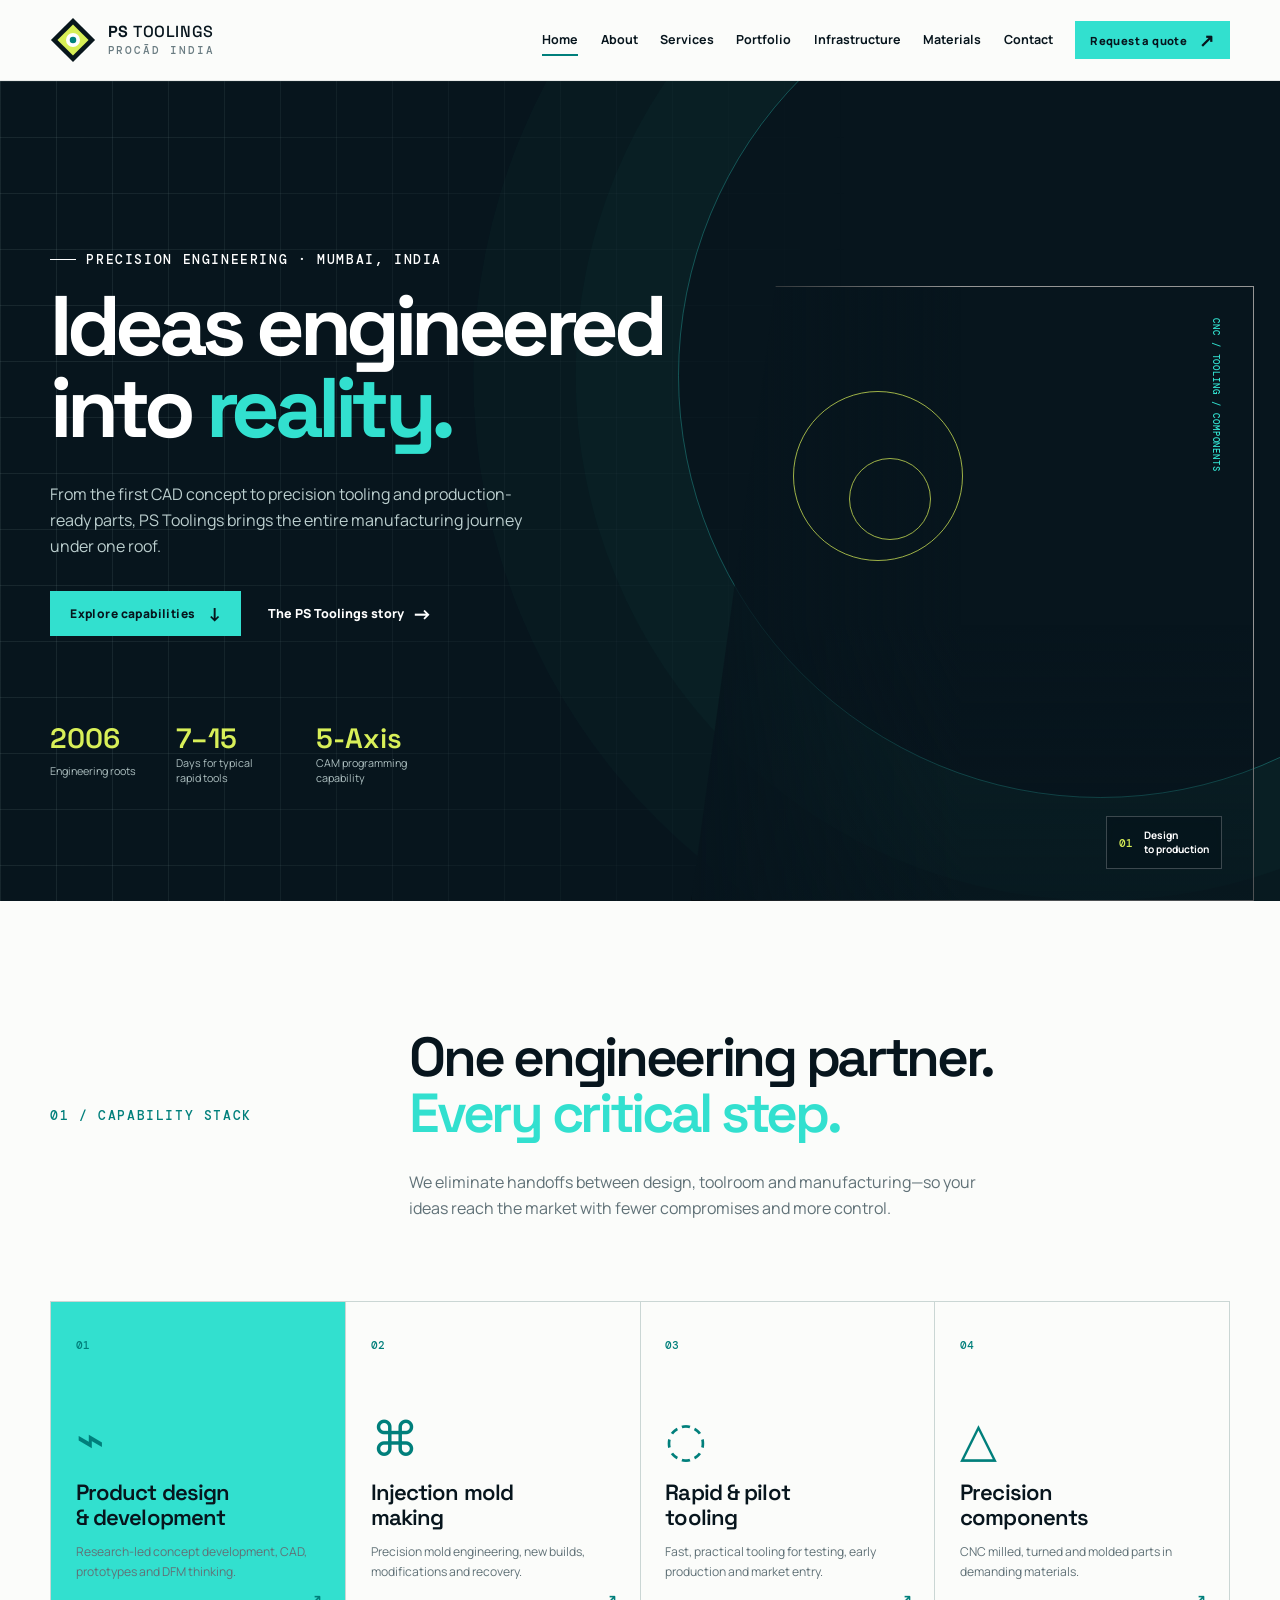
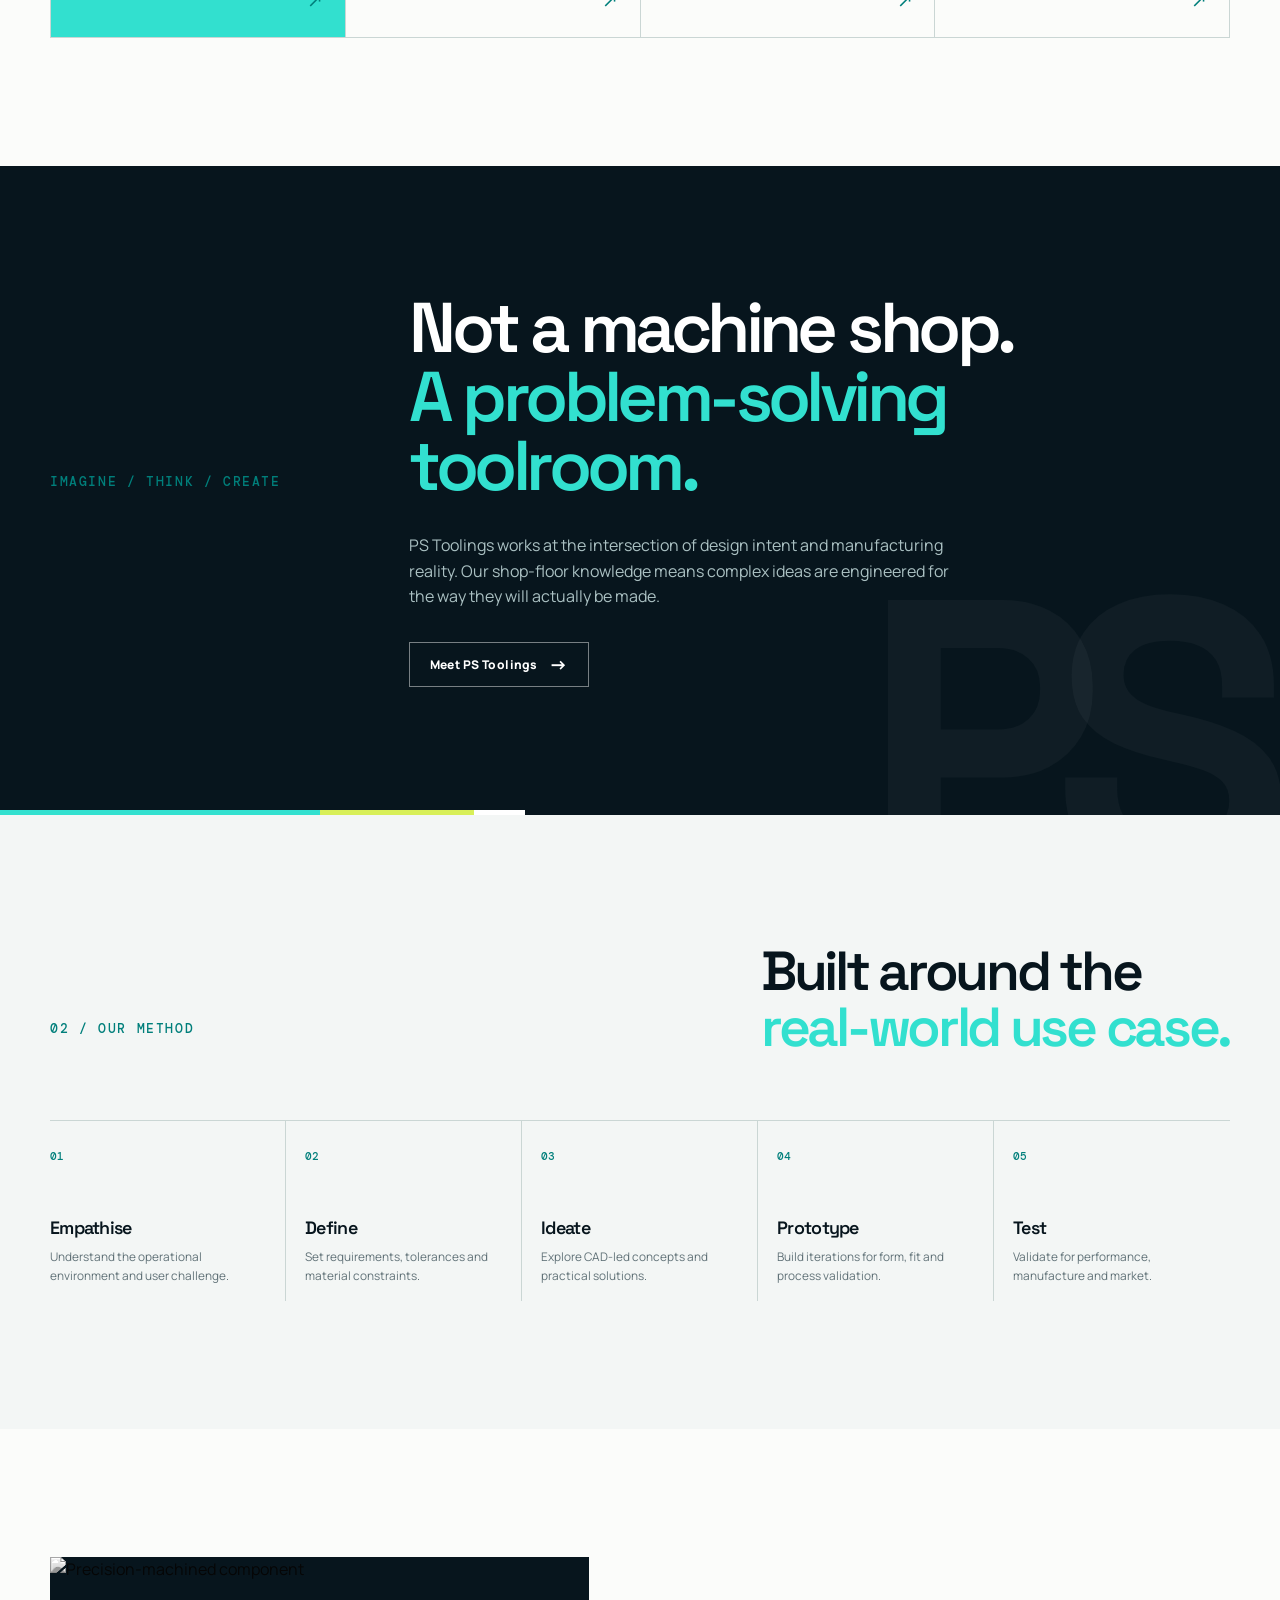
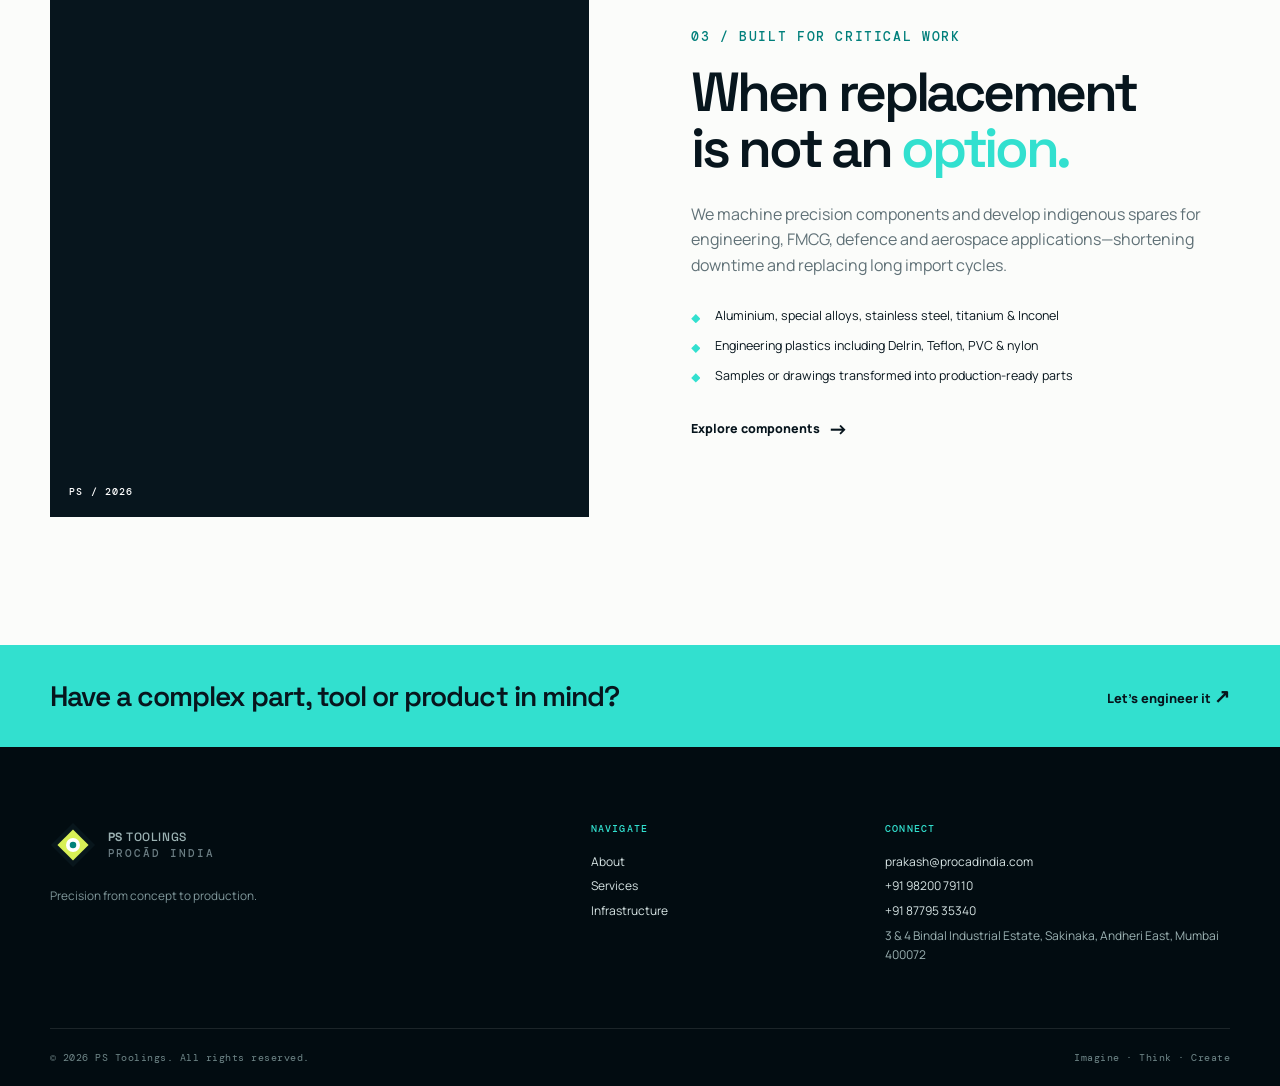
==== commit 2c409067: "Match the PS Toolings mark to the reference logo. The diamond is navy on the outside, lime inside, w" ====
--- a/index.html
+++ b/index.html
@@ -16,7 +16,7 @@
     <header class="site-header">
       <div class="container nav-wrap">
         <a class="brand" href="index.html" aria-label="PS Toolings home">
-          <span class="brand-mark"><img src="assets/images/logo.svg" alt=""></span>
+          <span class="brand-mark"><img src="assets/images/logo.svg?v=2" alt=""></span>
           <span><strong>PS</strong> TOOLINGS<small>PROCĀD INDIA</small></span>
         </a>
         <button class="nav-toggle" type="button" aria-expanded="false" aria-controls="site-nav"><span></span><span></span><span></span><em>Menu</em></button>
@@ -78,6 +78,6 @@
       <section class="cta-band"><div class="container"><p>Have a complex part, tool or product in mind?</p><a href="contact.html#quote">Let’s engineer it <span>↗</span></a></div></section>
     </main>
 
-    <footer class="site-footer"><div class="container footer-grid"><div><a class="brand brand--footer" href="index.html"><span class="brand-mark"><img src="assets/images/logo.svg" alt=""></span><span><strong>PS</strong> TOOLINGS<small>PROCĀD INDIA</small></span></a><p>Precision from concept to production.</p></div><div><p class="footer-label">Navigate</p><a href="about.html">About</a><a href="services.html">Services</a><a href="infrastructure.html">Infrastructure</a></div><div><p class="footer-label">Connect</p><a href="mailto:prakash@procadindia.com">prakash@procadindia.com</a><a href="tel:+919820079110">+91 98200 79110</a><span>3 &amp; 4 Bindal Industrial Estate, Sakinaka, Andheri East, Mumbai 400072</span></div></div><div class="container footer-bottom"><span>© 2026 PS Toolings. All rights reserved.</span><span>Imagine · Think · Create</span></div></footer>
+    <footer class="site-footer"><div class="container footer-grid"><div><a class="brand brand--footer" href="index.html"><span class="brand-mark"><img src="assets/images/logo.svg?v=2" alt=""></span><span><strong>PS</strong> TOOLINGS<small>PROCĀD INDIA</small></span></a><p>Precision from concept to production.</p></div><div><p class="footer-label">Navigate</p><a href="about.html">About</a><a href="services.html">Services</a><a href="infrastructure.html">Infrastructure</a></div><div><p class="footer-label">Connect</p><a href="mailto:prakash@procadindia.com">prakash@procadindia.com</a><a href="tel:+919820079110">+91 98200 79110</a><span>3 &amp; 4 Bindal Industrial Estate, Sakinaka, Andheri East, Mumbai 400072</span></div></div><div class="container footer-bottom"><span>© 2026 PS Toolings. All rights reserved.</span><span>Imagine · Think · Create</span></div></footer>
   </body>
 </html>
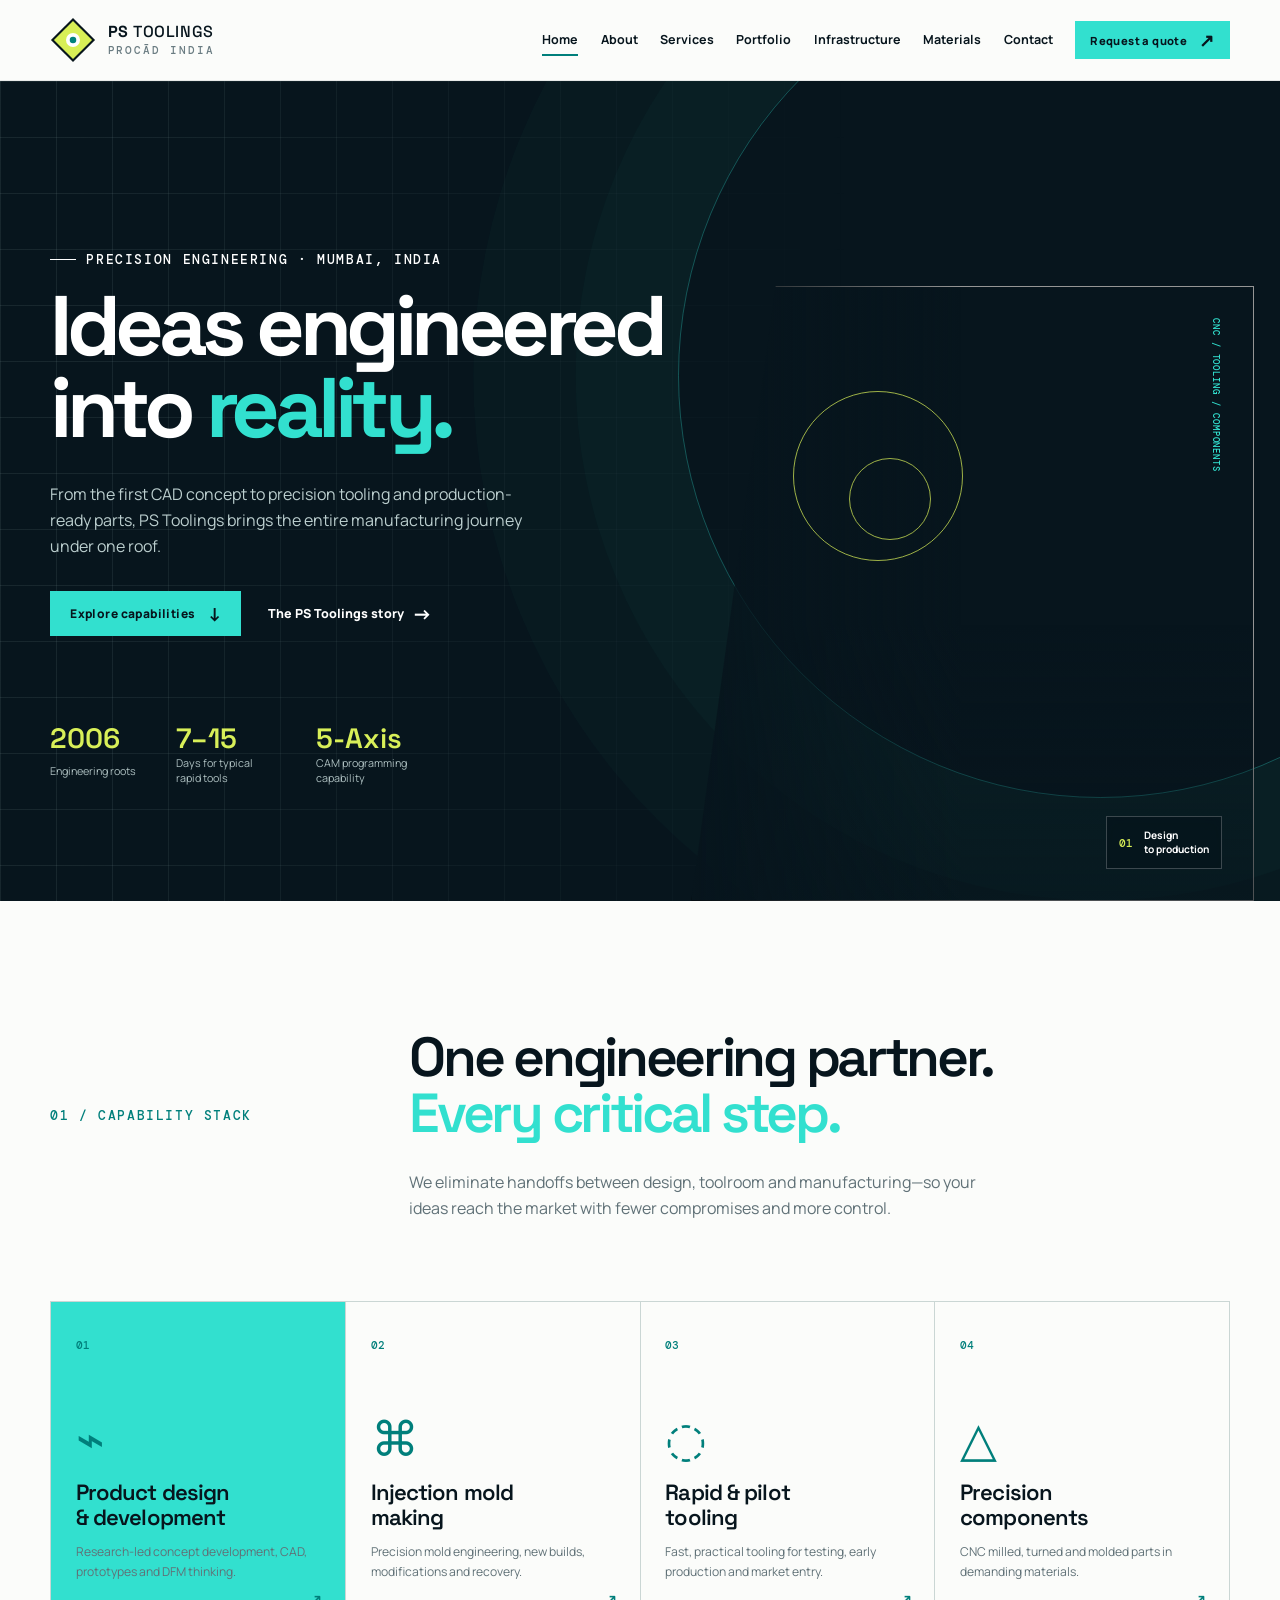
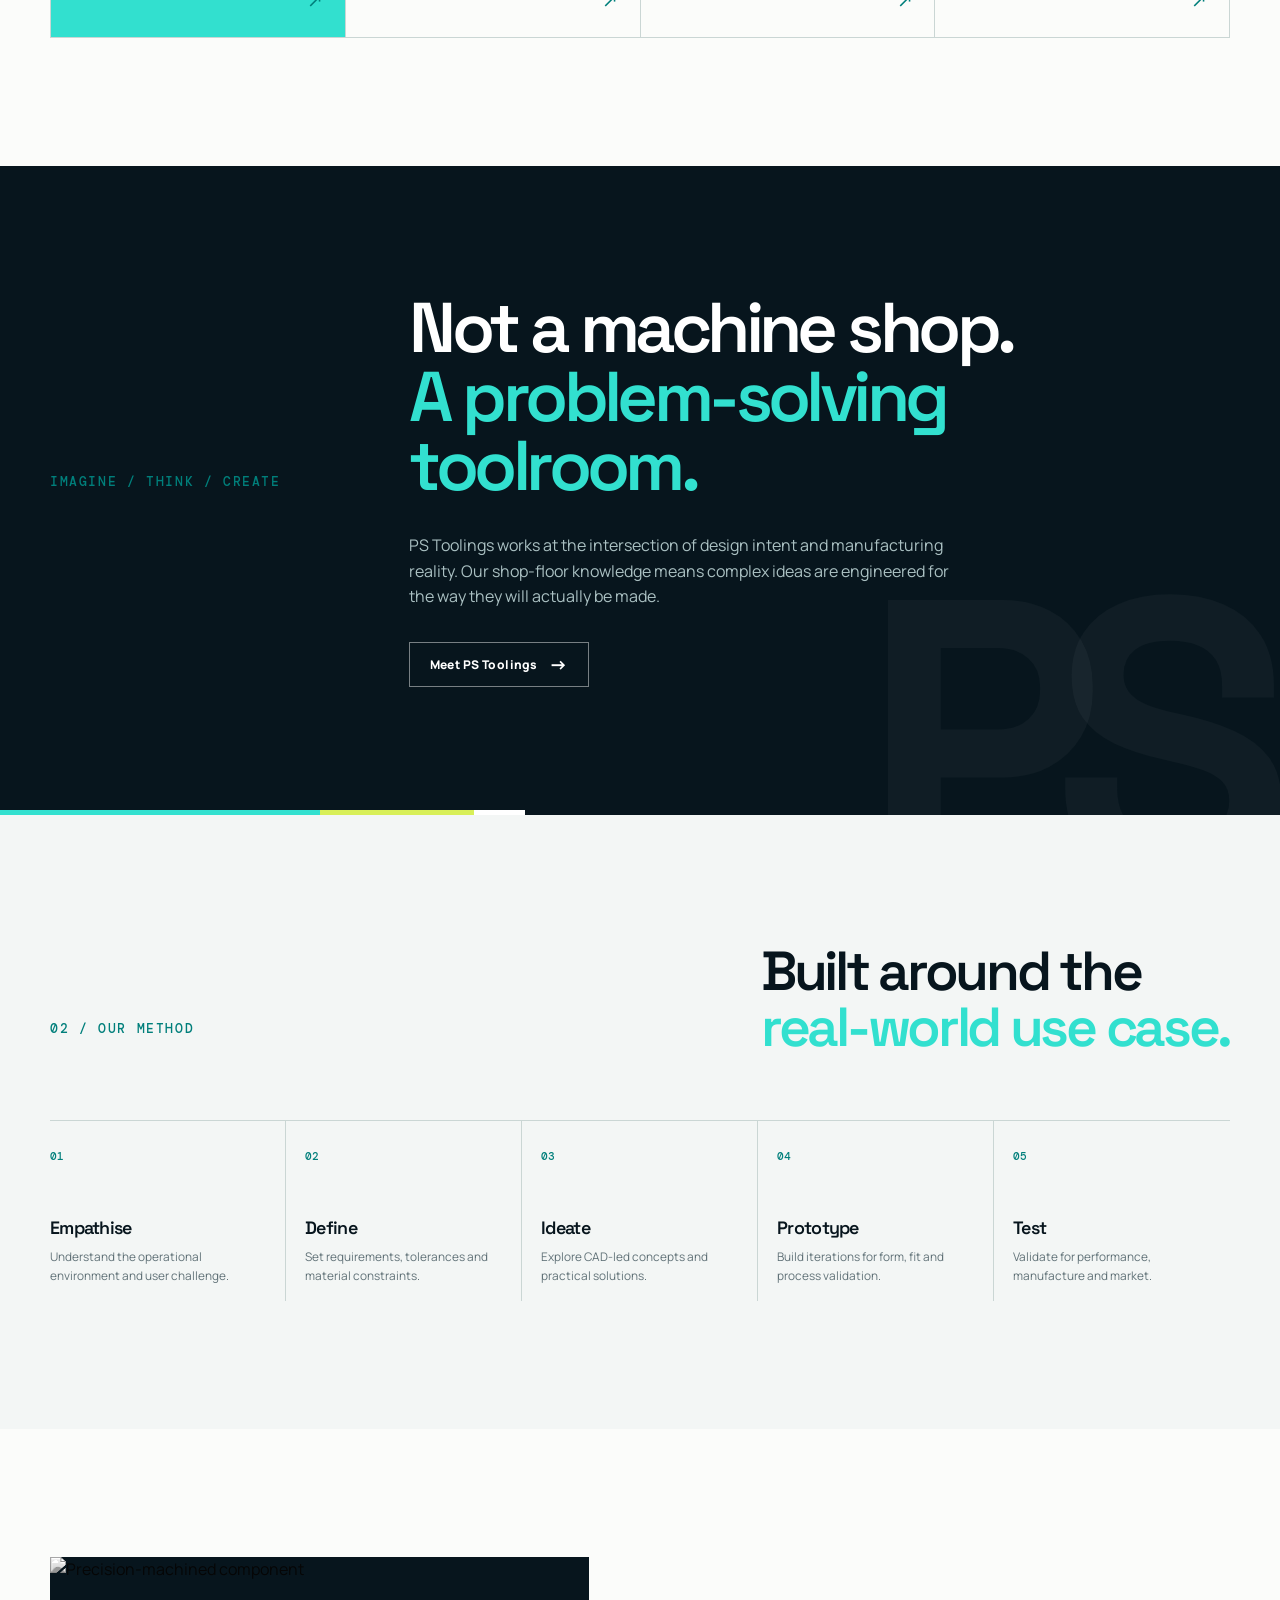
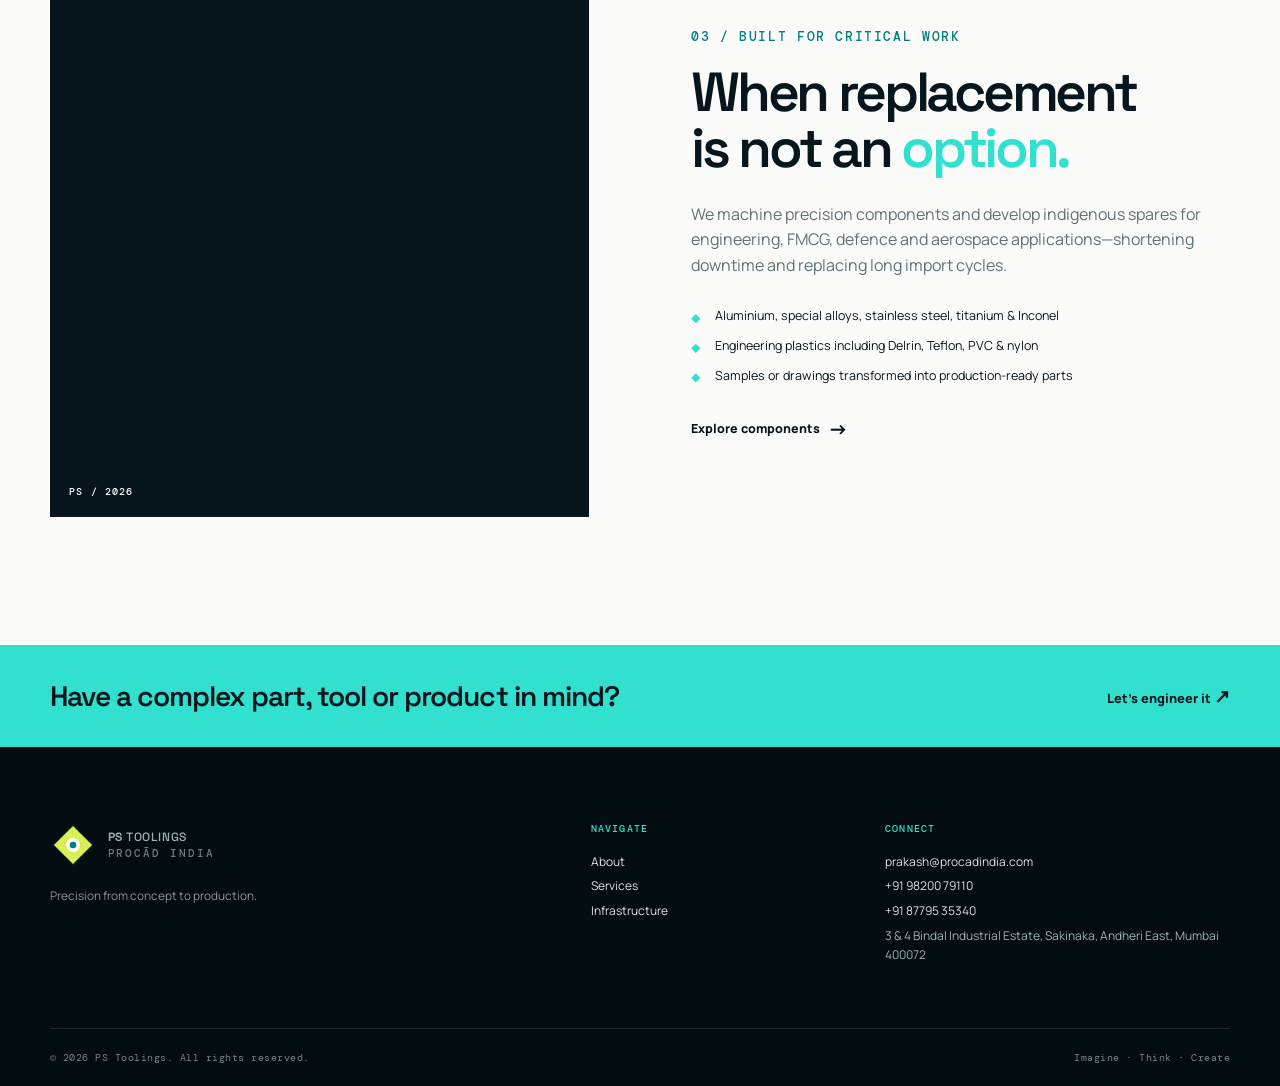
==== commit a07961eb: "Thin the navy edge of the PS Toolings logo. The lime diamond now sits closer to the outer frame so t" ====
--- a/index.html
+++ b/index.html
@@ -16,7 +16,7 @@
     <header class="site-header">
       <div class="container nav-wrap">
         <a class="brand" href="index.html" aria-label="PS Toolings home">
-          <span class="brand-mark"><img src="assets/images/logo.svg?v=2" alt=""></span>
+          <span class="brand-mark"><img src="assets/images/logo.svg?v=3" alt=""></span>
           <span><strong>PS</strong> TOOLINGS<small>PROCĀD INDIA</small></span>
         </a>
         <button class="nav-toggle" type="button" aria-expanded="false" aria-controls="site-nav"><span></span><span></span><span></span><em>Menu</em></button>
@@ -78,6 +78,6 @@
       <section class="cta-band"><div class="container"><p>Have a complex part, tool or product in mind?</p><a href="contact.html#quote">Let’s engineer it <span>↗</span></a></div></section>
     </main>
 
-    <footer class="site-footer"><div class="container footer-grid"><div><a class="brand brand--footer" href="index.html"><span class="brand-mark"><img src="assets/images/logo.svg?v=2" alt=""></span><span><strong>PS</strong> TOOLINGS<small>PROCĀD INDIA</small></span></a><p>Precision from concept to production.</p></div><div><p class="footer-label">Navigate</p><a href="about.html">About</a><a href="services.html">Services</a><a href="infrastructure.html">Infrastructure</a></div><div><p class="footer-label">Connect</p><a href="mailto:prakash@procadindia.com">prakash@procadindia.com</a><a href="tel:+919820079110">+91 98200 79110</a><span>3 &amp; 4 Bindal Industrial Estate, Sakinaka, Andheri East, Mumbai 400072</span></div></div><div class="container footer-bottom"><span>© 2026 PS Toolings. All rights reserved.</span><span>Imagine · Think · Create</span></div></footer>
+    <footer class="site-footer"><div class="container footer-grid"><div><a class="brand brand--footer" href="index.html"><span class="brand-mark"><img src="assets/images/logo.svg?v=3" alt=""></span><span><strong>PS</strong> TOOLINGS<small>PROCĀD INDIA</small></span></a><p>Precision from concept to production.</p></div><div><p class="footer-label">Navigate</p><a href="about.html">About</a><a href="services.html">Services</a><a href="infrastructure.html">Infrastructure</a></div><div><p class="footer-label">Connect</p><a href="mailto:prakash@procadindia.com">prakash@procadindia.com</a><a href="tel:+919820079110">+91 98200 79110</a><span>3 &amp; 4 Bindal Industrial Estate, Sakinaka, Andheri East, Mumbai 400072</span></div></div><div class="container footer-bottom"><span>© 2026 PS Toolings. All rights reserved.</span><span>Imagine · Think · Create</span></div></footer>
   </body>
 </html>
--- a/assets/css/style.css
+++ b/assets/css/style.css
@@ -1,5 +1,5 @@
 :root{--ink:#07151d;--ink-soft:#112a35;--surface:#f3f6f5;--paper:#fbfcfa;--line:#cad6d4;--muted:#607177;--teal:#32e0cf;--teal-dark:#007f7b;--lime:#d8ef58;--mono:"DM Mono",monospace;--sans:"Manrope",Arial,sans-serif;--display:"Space Grotesk",Arial,sans-serif;--shadow:0 20px 60px rgba(4,22,27,.12)}
-*{box-sizing:border-box}html{scroll-behavior:smooth}body{margin:0;background:var(--paper);color:var(--ink);font-family:var(--sans);font-size:16px;line-height:1.6}a{color:inherit;text-decoration:none}img{display:block;max-width:100%}.container{width:min(1180px,calc(100% - 64px));margin-inline:auto}.skip-link{position:fixed;z-index:100;left:1rem;top:-4rem;background:var(--teal);padding:.55rem 1rem;font-weight:800}.skip-link:focus{top:1rem}.site-header{position:sticky;top:0;z-index:30;background:rgba(251,252,250,.9);border-bottom:1px solid rgba(7,21,29,.08);backdrop-filter:blur(16px)}.nav-wrap{min-height:80px;display:flex;align-items:center;justify-content:space-between;gap:2rem}.brand{display:inline-flex;align-items:center;gap:.72rem;font-family:var(--display);font-size:1rem;font-weight:500;letter-spacing:.035em;line-height:1;white-space:nowrap}.brand strong{font-weight:700}.brand small{display:block;margin-top:.32rem;color:#6a7c82;font-family:var(--mono);font-size:.68rem;letter-spacing:.18em}.brand-mark{position:relative;display:block;width:46px;height:46px;flex:none}.brand-mark img{display:block;width:46px;height:46px}.site-nav{display:flex;align-items:center;gap:1.4rem;font-size:.78rem;font-weight:700}.site-nav>a:not(.button){position:relative;padding:.35rem 0}.site-nav>a:not(.button)::after{content:"";position:absolute;bottom:0;left:0;width:0;height:2px;background:var(--teal-dark);transition:width .25s}.site-nav>a.active:not(.button)::after,.site-nav>a:not(.button):hover::after{width:100%}.button{display:inline-flex;align-items:center;justify-content:center;gap:.75rem;background:var(--teal);border:1px solid var(--teal);color:var(--ink);padding:.82rem 1.2rem;font:800 .75rem var(--sans);letter-spacing:.035em;cursor:pointer;transition:transform .25s,background .25s,border .25s}.button:hover{transform:translateY(-3px);background:var(--lime);border-color:var(--lime)}.button span{font-size:1.15rem;line-height:.7}.button--small{padding:.66rem .9rem;font-size:.7rem}.button--light{background:transparent;color:#fff;border-color:rgba(255,255,255,.45)}.button--light:hover{color:var(--ink)}.nav-toggle{display:none;background:none;border:0;color:var(--ink);cursor:pointer}.nav-toggle span{display:block;width:23px;height:2px;background:currentColor;margin:5px}.nav-toggle em{display:none}.hero{position:relative;isolation:isolate;min-height:calc(100vh - 80px);overflow:hidden;background:var(--ink);color:white;display:flex;align-items:center}.hero-grid{position:absolute;z-index:-1;inset:0;background-image:linear-gradient(rgba(159,191,188,.11) 1px,transparent 1px),linear-gradient(90deg,rgba(159,191,188,.11) 1px,transparent 1px);background-size:56px 56px;mask-image:linear-gradient(90deg,#000 5%,transparent 67%)}.hero-orb{position:absolute;z-index:-1;width:66vw;height:66vw;right:-19vw;top:-10vw;border:1px solid rgba(50,224,207,.32);border-radius:50%;box-shadow:0 0 0 8vw rgba(50,224,207,.025),0 0 0 16vw rgba(50,224,207,.02)}.hero-content{padding:8.4rem 0 5rem}.eyebrow,.section-kicker{display:flex;align-items:center;gap:.65rem;margin:0 0 1.15rem;font:500 .84rem var(--mono);letter-spacing:.12em;text-transform:uppercase}.section-kicker--lead{margin-bottom:.9rem;color:var(--teal-dark);font:700 clamp(1.35rem,2.4vw,1.85rem)/1.2 var(--display);letter-spacing:.06em}.eyebrow span{width:26px;height:1px;background:currentColor}.hero h1,.page-hero h1,.contact-hero h1{max-width:800px;margin:0;font:700 clamp(3.1rem,6.6vw,6.5rem)/.97 var(--display);letter-spacing:-.065em}.hero h1 em,.page-hero h1 em,.contact-hero h1 em,h2 em{font-style:normal;color:var(--teal)}.hero-copy{max-width:495px;margin:2rem 0;font-size:1rem;color:#bbcece}.hero-actions{display:flex;align-items:center;gap:1.7rem}.text-link{display:inline-flex;gap:.5rem;align-items:center;font-weight:800;font-size:.78rem}.text-link span{font-size:1.25rem;transition:transform .2s}.text-link:hover span{transform:translateX(4px)}.hero-metrics{display:flex;gap:2.5rem;margin-top:5.5rem}.hero-metrics div{display:grid;gap:.25rem}.hero-metrics strong{font:600 1.75rem/1 var(--display);color:var(--lime)}.hero-metrics span{color:#aec0c1;font-size:.67rem;max-width:100px;line-height:1.35}.hero-visual{position:absolute;z-index:-1;right:2vw;bottom:0;width:min(44vw,610px);height:75%;overflow:hidden;clip-path:polygon(15% 0,100% 0,100% 100%,0 100%)}.hero-visual::after{content:"";position:absolute;inset:0;background:linear-gradient(90deg,var(--ink) 0%,transparent 48%),linear-gradient(0deg,rgba(7,21,29,.5),transparent 45%);mix-blend-mode:multiply}.hero-visual img{height:100%;width:100%;object-fit:cover;filter:grayscale(1) contrast(1.1) brightness(.75)}.technical-ring{position:absolute;z-index:1;border:1px solid rgba(216,239,88,.72);border-radius:50%}.ring-one{width:170px;height:170px;top:17%;left:18%}.ring-two{width:82px;height:82px;top:28%;left:28%}.visual-label{position:absolute;z-index:2;right:2rem;top:2rem;color:var(--teal);font:500 .58rem var(--mono);letter-spacing:.1em;writing-mode:vertical-rl}.visual-badge{position:absolute;z-index:2;bottom:2rem;right:2rem;display:flex;align-items:center;gap:.7rem;padding:.75rem;background:rgba(7,21,29,.82);border:1px solid rgba(255,255,255,.22);backdrop-filter:blur(7px)}.visual-badge span{color:var(--lime);font:500 .7rem var(--mono)}.visual-badge b{font-size:.64rem;line-height:1.3}.section{padding:8rem 0}.split-heading{display:grid;grid-template-columns:.72fr 2fr;gap:4rem}.section-kicker{color:var(--teal-dark)}.split-heading h2,.section-heading h2,.proof h2,.story-grid h2,.feature-grid h2,.contact-grid h2{margin:0;font:600 clamp(2.2rem,4.3vw,4.6rem)/1.02 var(--display);letter-spacing:-.06em}.split-heading>div>p{max-width:580px;margin:1.8rem 0 0;color:var(--muted)}.service-grid{display:grid;grid-template-columns:repeat(4,1fr);gap:1px;margin-top:5rem;background:var(--line);border:1px solid var(--line)}.service-card{position:relative;min-height:335px;padding:1.8rem 1.55rem;background:var(--paper);transition:background .25s,color .25s}.service-card:hover{background:var(--ink);color:#fff}.service-card--feature{background:var(--teal)}.service-card--feature:hover{background:var(--teal-dark)}.number{font:500 .67rem var(--mono);color:var(--teal-dark)}.service-card:hover .number{color:var(--teal)}.icon{display:block;margin:3.7rem 0 1rem;font:400 3rem/1 var(--display);color:var(--teal-dark)}.service-card h3{margin:0;font:600 1.38rem/1.13 var(--display);letter-spacing:-.04em}.service-card p{color:var(--muted);font-size:.76rem;line-height:1.65}.service-card:hover p{color:#b4c6c8}.card-arrow{position:absolute;bottom:1.35rem;right:1.35rem;color:var(--teal-dark);font-size:1.2rem}.service-card:hover .card-arrow{color:var(--teal)}.section--dark{background:var(--ink);color:#fff}.statement{position:relative;overflow:hidden}.statement::after{content:"PS";position:absolute;right:3vw;bottom:-5.4rem;color:rgba(255,255,255,.035);font:700 25rem/.8 var(--display);letter-spacing:-.13em}.statement-layout{position:relative;z-index:1;display:grid;grid-template-columns:.72fr 2fr;gap:4rem}.statement h2{margin:0;font:600 clamp(2.5rem,5.5vw,5.8rem)/.98 var(--display);letter-spacing:-.065em}.statement p:not(.section-kicker){max-width:560px;margin:2rem 0;color:#aac0c2}.statement-line{position:absolute;bottom:0;left:0;width:100%;height:5px;background:linear-gradient(90deg,var(--teal) 0 25%,var(--lime) 25% 37%,#fff 37% 41%,transparent 41%)}.workflow{background:var(--surface)}.section-heading{display:flex;align-items:end;justify-content:space-between;gap:2rem}.process-list{margin:4rem 0 0;padding:0;list-style:none;display:grid;grid-template-columns:repeat(5,1fr);border-top:1px solid var(--line)}.process-list li{padding:1.35rem 1.2rem 1rem;border-right:1px solid var(--line)}.process-list li:first-child{padding-left:0}.process-list li:last-child{border:0}.process-list span{font:500 .66rem var(--mono);color:var(--teal-dark)}.process-list h3{margin:3rem 0 .6rem;font:600 1.12rem var(--display);letter-spacing:-.04em}.process-list p{margin:0;color:var(--muted);font-size:.74rem;line-height:1.55}.proof-grid{display:grid;grid-template-columns:1fr 1fr;gap:clamp(2rem,8vw,9rem);align-items:center}.proof-image{position:relative;min-height:560px;background:var(--ink);overflow:hidden}.proof-image::after{content:"";position:absolute;inset:0;background:linear-gradient(0deg,rgba(7,21,29,.62),transparent 60%)}.proof-image img{width:100%;height:560px;object-fit:cover;filter:grayscale(1) contrast(1.12)}.proof-image span{position:absolute;z-index:1;bottom:1.2rem;left:1.2rem;color:#fff;font:500 .6rem var(--mono);letter-spacing:.12em}.proof-copy p:not(.section-kicker){color:var(--muted);margin:1.6rem 0}.check-list{display:grid;gap:.72rem;margin:1.8rem 0;padding:0;list-style:none}.check-list li{position:relative;padding-left:1.5rem;font-size:.78rem;line-height:1.45}.check-list li::before{content:"";position:absolute;left:0;top:.42rem;width:.58rem;height:.58rem;background:var(--teal);clip-path:polygon(50% 0,100% 50%,50% 100%,0 50%)}.cta-band{background:var(--teal);padding:2.05rem 0}.cta-band .container{display:flex;align-items:center;justify-content:space-between;gap:2rem}.cta-band p{margin:0;font:600 clamp(1.15rem,2.2vw,1.9rem) var(--display);letter-spacing:-.035em}.cta-band a{font:800 .8rem var(--sans)}.cta-band a span{font-size:1.2rem}.site-footer{background:#020c11;color:#d7e4e4;padding:4.7rem 0 1.4rem}.footer-grid{display:grid;grid-template-columns:2fr 1fr 1.4fr;gap:3rem}.brand--footer{color:#fff}.site-footer p{color:#81999c;font-size:.74rem}.footer-label{margin:0 0 .7rem!important;color:var(--teal)!important;font:500 .62rem var(--mono)!important;letter-spacing:.12em;text-transform:uppercase}.footer-grid>div:not(:first-child){display:grid;align-content:start;gap:.35rem;font-size:.75rem}.footer-grid span{color:#9cb2b3;font-size:.75rem}.footer-bottom{display:flex;justify-content:space-between;gap:1rem;margin-top:4rem;padding-top:1.35rem;border-top:1px solid rgba(255,255,255,.1);color:#708789;font:400 .61rem var(--mono);letter-spacing:.05em}.page-hero,.contact-hero{position:relative;min-height:470px;display:flex;align-items:end;padding:5rem 0;overflow:hidden;background:var(--ink);color:#fff}.page-hero::after{content:"";position:absolute;inset:0;background:linear-gradient(90deg,var(--ink) 10%,rgba(7,21,29,.65) 48%,rgba(7,21,29,.2));z-index:0}.page-hero .container,.contact-hero .container{position:relative;z-index:1}.page-hero>div>p:last-child,.contact-hero>div>p:last-child{max-width:510px;margin:1.6rem 0 0;color:#bfcecf}.page-hero::before{content:"";position:absolute;inset:0;background-size:cover;background-position:center;filter:grayscale(1) contrast(1.1) brightness(.55)}.page-hero--about::before{background-image:url("https://static.wixstatic.com/media/8246d9_24218ff956c0409491ba9ac719803b25~mv2.jpg/v1/fill/w_1800,h_850,al_c,q_85,enc_avif,quality_auto/8246d9_24218ff956c0409491ba9ac719803b25~mv2.jpg")}.page-hero--services::before{background-image:url("https://static.wixstatic.com/media/8246d9_c7812a81c6b84a7883734f2593a048b3~mv2.gif/v1/fill/w_1600,h_850,al_c,q_85,enc_avif,quality_auto/8246d9_c7812a81c6b84a7883734f2593a048b3~mv2.gif")}.page-hero--infra::before{background-image:url("https://static.wixstatic.com/media/8246d9_d55d79b837fa4dcbbc5de5de3e5ee301~mv2.jpg/v1/fill/w_1800,h_850,al_c,q_85,enc_avif,quality_auto/1___VMX24i-XP-Angle_edited.jpg")}.page-hero--materials::before{background-image:url("https://static.wixstatic.com/media/8246d9_6acac2cb23e6452ebd55fa6b09bff178~mv2.jpg/v1/fit/w_1200,h_1100,q_80,enc_avif,quality_auto/8246d9_6acac2cb23e6452ebd55fa6b09bff178~mv2.jpg")}.about-story{padding-bottom:5rem}.story-grid{display:grid;grid-template-columns:1fr 1.25fr;gap:7rem}.long-copy{font-size:1rem;color:#2b4147}.long-copy p:first-child{margin-top:0;font:500 1.35rem/1.5 var(--display);letter-spacing:-.025em}.values-section{background:var(--surface)}.values-grid,.two-card-grid{display:grid;grid-template-columns:repeat(3,1fr);gap:1px;margin-top:3rem;background:var(--line);border:1px solid var(--line)}.values-grid article,.two-card-grid article{background:var(--surface);padding:2rem}.values-grid span,.two-card-grid span{color:var(--teal-dark);font:500 .7rem var(--mono)}.values-grid h3,.two-card-grid h3{margin:3.2rem 0 .7rem;font:600 1.35rem var(--display);letter-spacing:-.045em}.values-grid p,.two-card-grid p{margin:0;color:var(--muted);font-size:.78rem}.mission-banner{background:var(--teal);padding:7rem 0}.mission-banner blockquote{max-width:920px;margin:1.5rem 0;font:600 clamp(2.2rem,4.9vw,5rem)/1.04 var(--display);letter-spacing:-.065em}.mission-banner p:last-child{max-width:610px;margin:2rem 0 0;font-size:.9rem}.timeline{display:grid;grid-template-columns:repeat(3,1fr);gap:0;margin-top:3rem;border-top:1px solid var(--line)}.timeline article{padding:1.4rem 2rem 0 0}.timeline article+article{border-left:1px solid var(--line);padding-left:2rem}.timeline span{font:500 .72rem var(--mono);color:var(--teal-dark)}.timeline h3{margin:3rem 0 .7rem;font:600 1.25rem var(--display);letter-spacing:-.045em}.timeline p{margin:0;color:var(--muted);font-size:.8rem}.service-detail-list{padding-block:2rem}.service-detail{display:grid;grid-template-columns:80px 1.05fr 1fr;gap:2rem;padding:5rem 0;border-bottom:1px solid var(--line);scroll-margin-top:80px}.detail-number{font:500 .72rem var(--mono);color:var(--teal-dark)}.service-detail h2{margin:0;font:600 clamp(2rem,3.7vw,3.7rem)/1.01 var(--display);letter-spacing:-.06em}.service-detail>div:last-child>p{margin:0;color:var(--muted);font-size:.85rem}.service-detail .check-list{margin-bottom:0}.results-strip{padding:5rem 0}.results-grid{display:grid;grid-template-columns:repeat(3,1fr);gap:1rem}.results-grid div{display:grid;gap:.5rem;border-top:1px solid rgba(255,255,255,.25);padding-top:1.2rem}.results-grid strong{font:600 clamp(2.3rem,4vw,4rem)/1 var(--display);color:var(--lime);letter-spacing:-.06em}.results-grid span{font-size:.75rem;color:#a9bebf}.equipment-intro{padding-bottom:3rem}.equipment-table-section,.material-table-section{padding:0 0 8rem}.table-wrap{overflow-x:auto;border:1px solid var(--line);background:var(--paper)}table{width:100%;border-collapse:collapse;text-align:left;min-width:790px}th,td{padding:1.15rem 1.2rem;border-bottom:1px solid var(--line);font-size:.77rem;vertical-align:top}th{background:var(--ink);color:#fff;font:500 .67rem var(--mono);letter-spacing:.06em;text-transform:uppercase}tr:last-child td{border-bottom:0}td{color:var(--muted)}td strong{color:var(--ink)}.support-equipment{display:flex;flex-wrap:wrap;gap:.65rem;margin-top:1rem}.support-equipment span{border:1px solid var(--line);padding:.6rem .8rem;font:500 .65rem var(--mono);color:var(--muted)}.machine-feature{background:var(--surface)}.feature-grid{display:grid;grid-template-columns:1fr 1.18fr;gap:6rem;align-items:center}.feature-grid p:not(.section-kicker){color:var(--muted);font-size:.86rem}.machine-image{position:relative;min-height:390px;overflow:hidden}.machine-image::after{content:"";position:absolute;inset:0;background:linear-gradient(0deg,rgba(7,21,29,.55),transparent 45%)}.machine-image img{width:100%;height:390px;object-fit:cover;filter:grayscale(1) contrast(1.1)}.machine-tag{position:absolute;z-index:1;bottom:1.2rem;left:1.3rem;color:#fff;font:500 .64rem var(--mono);letter-spacing:.1em}.control-features{padding-top:7rem}.two-card-grid{grid-template-columns:repeat(2,1fr);background:rgba(255,255,255,.2);margin-top:4rem}.two-card-grid article{background:rgba(255,255,255,.05)}.control-features .two-card-grid h3{color:#fff}.control-features .two-card-grid p{color:#adc1c3}.control-features .two-card-grid span{color:var(--teal)}.material-intro{padding-bottom:3rem}.material-table th small{color:var(--teal);font-size:.58rem;letter-spacing:0}.material-cards{background:var(--surface)}.two-card-grid--light{background:var(--line)}.two-card-grid--light article{background:var(--surface)}.two-card-grid--light h3{margin-top:2.2rem}.material-callout{text-align:center}.material-callout h2{margin:1.4rem auto;font:600 clamp(2rem,4vw,4.4rem)/1.04 var(--display);letter-spacing:-.06em}.material-callout p:not(.section-kicker){max-width:630px;margin:0 auto 2rem;color:#b3c6c7}.material-callout .button{margin-top:.5rem}.contact-hero{min-height:440px;background:linear-gradient(120deg,#06151c,#0c3d43)}.contact-hero::after{content:"";position:absolute;right:7%;top:10%;width:31vw;height:31vw;max-width:440px;max-height:440px;border:1px solid rgba(216,239,88,.55);border-radius:50%;box-shadow:0 0 0 60px rgba(50,224,207,.04),0 0 0 120px rgba(50,224,207,.025)}.contact-section{padding-top:6rem}.contact-grid{display:grid;grid-template-columns:.9fr 1.3fr;gap:6rem}.contact-lines{display:grid;gap:1.5rem;margin-top:3rem}.contact-lines a,.contact-lines p{display:grid;gap:.2rem;margin:0;font-size:.85rem}.contact-lines span{font:500 .65rem var(--mono);color:var(--teal-dark);letter-spacing:.09em;text-transform:uppercase}.contact-note{display:flex;gap:.7rem;align-items:start;margin-top:3.5rem;padding-top:1.2rem;border-top:1px solid var(--line);max-width:340px}.contact-note span{color:var(--teal-dark);font-size:.7rem}.contact-note p{margin:0;color:var(--muted);font-size:.72rem}.contact-form{display:grid;gap:1.3rem;padding:2.2rem;background:var(--surface);border:1px solid var(--line)}.form-head{display:flex;align-items:center;justify-content:space-between;gap:1rem}.form-head .section-kicker{margin:0}.form-head span,.form-status{color:var(--muted);font-size:.65rem}.form-row{display:grid;grid-template-columns:1fr 1fr;gap:1.2rem}.contact-form label{display:grid;gap:.45rem;color:var(--ink);font:700 .68rem var(--mono);letter-spacing:.03em}.contact-form input,.contact-form textarea,.contact-form select{width:100%;background:var(--paper);border:1px solid var(--line);border-radius:0;padding:.86rem .85rem;color:var(--ink);font:400 .82rem var(--sans);outline-color:var(--teal-dark);resize:vertical}.contact-form select{cursor:pointer}.contact-form textarea{line-height:1.5}.contact-form .button{justify-self:start}.form-status{margin:0;line-height:1.45}.form-status.is-success{color:var(--teal-dark);font-weight:800}
+*{box-sizing:border-box}html{scroll-behavior:smooth}body{margin:0;background:var(--paper);color:var(--ink);font-family:var(--sans);font-size:16px;line-height:1.6}a{color:inherit;text-decoration:none}img{display:block;max-width:100%}.container{width:min(1180px,calc(100% - 64px));margin-inline:auto}.skip-link{position:fixed;z-index:100;left:1rem;top:-4rem;background:var(--teal);padding:.55rem 1rem;font-weight:800}.skip-link:focus{top:1rem}.site-header{position:sticky;top:0;z-index:30;background:rgba(251,252,250,.9);border-bottom:1px solid rgba(7,21,29,.08);backdrop-filter:blur(16px)}.nav-wrap{min-height:80px;display:flex;align-items:center;justify-content:space-between;gap:2rem}.brand{display:inline-flex;align-items:center;gap:.72rem;font-family:var(--display);font-size:1rem;font-weight:500;letter-spacing:.035em;line-height:1;white-space:nowrap}.brand strong{font-weight:700}.brand small{display:block;margin-top:.32rem;color:#6a7c82;font-family:var(--mono);font-size:.68rem;letter-spacing:.18em}.brand-mark{position:relative;display:block;width:46px;height:46px;flex:none}.brand-mark img{display:block;width:46px;height:46px}.site-nav{display:flex;align-items:center;gap:1.4rem;font-size:.78rem;font-weight:700}.site-nav>a:not(.button){position:relative;padding:.35rem 0}.site-nav>a:not(.button)::after{content:"";position:absolute;bottom:0;left:0;width:0;height:2px;background:var(--teal-dark);transition:width .25s}.site-nav>a.active:not(.button)::after,.site-nav>a:not(.button):hover::after{width:100%}.button{display:inline-flex;align-items:center;justify-content:center;gap:.75rem;background:var(--teal);border:1px solid var(--teal);color:var(--ink);padding:.82rem 1.2rem;font:800 .75rem var(--sans);letter-spacing:.035em;cursor:pointer;transition:transform .25s,background .25s,border .25s}.button:hover{transform:translateY(-3px);background:var(--lime);border-color:var(--lime)}.button span{font-size:1.15rem;line-height:.7}.button--small{padding:.66rem .9rem;font-size:.7rem}.button--light{background:transparent;color:#fff;border-color:rgba(255,255,255,.45)}.button--light:hover{color:var(--ink)}.nav-toggle{display:none;background:none;border:0;color:var(--ink);cursor:pointer}.nav-toggle span{display:block;width:23px;height:2px;background:currentColor;margin:5px}.nav-toggle em{display:none}.hero{position:relative;isolation:isolate;min-height:calc(100vh - 80px);overflow:hidden;background:var(--ink);color:white;display:flex;align-items:center}.hero-grid{position:absolute;z-index:-1;inset:0;background-image:linear-gradient(rgba(159,191,188,.11) 1px,transparent 1px),linear-gradient(90deg,rgba(159,191,188,.11) 1px,transparent 1px);background-size:56px 56px;mask-image:linear-gradient(90deg,#000 5%,transparent 67%)}.hero-orb{position:absolute;z-index:-1;width:66vw;height:66vw;right:-19vw;top:-10vw;border:1px solid rgba(50,224,207,.32);border-radius:50%;box-shadow:0 0 0 8vw rgba(50,224,207,.025),0 0 0 16vw rgba(50,224,207,.02)}.hero-content{padding:8.4rem 0 5rem}.eyebrow,.section-kicker{display:flex;align-items:center;gap:.65rem;margin:0 0 1.15rem;font:500 .84rem var(--mono);letter-spacing:.12em;text-transform:uppercase}.section-kicker--lead{margin-bottom:.9rem;color:var(--teal-dark);font:700 clamp(1.35rem,2.4vw,1.85rem)/1.2 var(--display);letter-spacing:.06em}.eyebrow span{width:26px;height:1px;background:currentColor}.hero h1,.page-hero h1,.contact-hero h1{max-width:800px;margin:0;font:700 clamp(3.1rem,6.6vw,6.5rem)/.97 var(--display);letter-spacing:-.065em}.hero h1 em,.page-hero h1 em,.contact-hero h1 em,h2 em{font-style:normal;color:var(--teal)}.hero-copy{max-width:495px;margin:2rem 0;font-size:1rem;color:#bbcece}.hero-actions{display:flex;align-items:center;gap:1.7rem}.text-link{display:inline-flex;gap:.5rem;align-items:center;font-weight:800;font-size:.78rem}.text-link span{font-size:1.25rem;transition:transform .2s}.text-link:hover span{transform:translateX(4px)}.hero-metrics{display:flex;gap:2.5rem;margin-top:5.5rem}.hero-metrics div{display:grid;gap:.25rem}.hero-metrics strong{font:600 1.75rem/1 var(--display);color:var(--lime)}.hero-metrics span{color:#aec0c1;font-size:.67rem;max-width:100px;line-height:1.35}.hero-visual{position:absolute;z-index:-1;right:2vw;bottom:0;width:min(44vw,610px);height:75%;overflow:hidden;clip-path:polygon(15% 0,100% 0,100% 100%,0 100%)}.hero-visual::after{content:"";position:absolute;inset:0;background:linear-gradient(90deg,var(--ink) 0%,transparent 48%),linear-gradient(0deg,rgba(7,21,29,.5),transparent 45%);mix-blend-mode:multiply}.hero-visual img{height:100%;width:100%;object-fit:cover;filter:grayscale(1) contrast(1.1) brightness(.75)}.technical-ring{position:absolute;z-index:1;border:1px solid rgba(216,239,88,.72);border-radius:50%}.ring-one{width:170px;height:170px;top:17%;left:18%}.ring-two{width:82px;height:82px;top:28%;left:28%}.visual-label{position:absolute;z-index:2;right:2rem;top:2rem;color:var(--teal);font:500 .58rem var(--mono);letter-spacing:.1em;writing-mode:vertical-rl}.visual-badge{position:absolute;z-index:2;bottom:2rem;right:2rem;display:flex;align-items:center;gap:.7rem;padding:.75rem;background:rgba(7,21,29,.82);border:1px solid rgba(255,255,255,.22);backdrop-filter:blur(7px)}.visual-badge span{color:var(--lime);font:500 .7rem var(--mono)}.visual-badge b{font-size:.64rem;line-height:1.3}.section{padding:8rem 0}.split-heading{display:grid;grid-template-columns:.72fr 2fr;gap:4rem}.section-kicker{color:var(--teal-dark)}.split-heading h2,.section-heading h2,.proof h2,.story-grid h2,.feature-grid h2,.contact-grid h2{margin:0;font:600 clamp(2.2rem,4.3vw,4.6rem)/1.02 var(--display);letter-spacing:-.06em}.split-heading>div>p{max-width:580px;margin:1.8rem 0 0;color:var(--muted)}.service-grid{display:grid;grid-template-columns:repeat(4,1fr);gap:1px;margin-top:5rem;background:var(--line);border:1px solid var(--line)}.service-card{position:relative;min-height:335px;padding:1.8rem 1.55rem;background:var(--paper);transition:background .25s,color .25s}.service-card:hover{background:var(--ink);color:#fff}.service-card--feature{background:var(--teal)}.service-card--feature:hover{background:var(--teal-dark)}.number{font:500 .67rem var(--mono);color:var(--teal-dark)}.service-card:hover .number{color:var(--teal)}.icon{display:block;margin:3.7rem 0 1rem;font:400 3rem/1 var(--display);color:var(--teal-dark)}.service-card h3{margin:0;font:600 1.38rem/1.13 var(--display);letter-spacing:-.04em}.service-card p{color:var(--muted);font-size:.76rem;line-height:1.65}.service-card:hover p{color:#b4c6c8}.card-arrow{position:absolute;bottom:1.35rem;right:1.35rem;color:var(--teal-dark);font-size:1.2rem}.service-card:hover .card-arrow{color:var(--teal)}.section--dark{background:var(--ink);color:#fff}.statement{position:relative;overflow:hidden}.statement::after{content:"PS";position:absolute;right:3vw;bottom:-5.4rem;color:rgba(255,255,255,.035);font:700 25rem/.8 var(--display);letter-spacing:-.13em}.statement-layout{position:relative;z-index:1;display:grid;grid-template-columns:.72fr 2fr;gap:4rem}.statement h2{margin:0;font:600 clamp(2.5rem,5.5vw,5.8rem)/.98 var(--display);letter-spacing:-.065em}.statement p:not(.section-kicker){max-width:560px;margin:2rem 0;color:#aac0c2}.statement-line{position:absolute;bottom:0;left:0;width:100%;height:5px;background:linear-gradient(90deg,var(--teal) 0 25%,var(--lime) 25% 37%,#fff 37% 41%,transparent 41%)}.workflow{background:var(--surface)}.section-heading{display:flex;align-items:end;justify-content:space-between;gap:2rem}.process-list{margin:4rem 0 0;padding:0;list-style:none;display:grid;grid-template-columns:repeat(5,1fr);border-top:1px solid var(--line)}.process-list li{padding:1.35rem 1.2rem 1rem;border-right:1px solid var(--line)}.process-list li:first-child{padding-left:0}.process-list li:last-child{border:0}.process-list span{font:500 .66rem var(--mono);color:var(--teal-dark)}.process-list h3{margin:3rem 0 .6rem;font:600 1.12rem var(--display);letter-spacing:-.04em}.process-list p{margin:0;color:var(--muted);font-size:.74rem;line-height:1.55}.proof-grid{display:grid;grid-template-columns:1fr 1fr;gap:clamp(2rem,8vw,9rem);align-items:center}.proof-image{position:relative;min-height:560px;background:var(--ink);overflow:hidden}.proof-image::after{content:"";position:absolute;inset:0;background:linear-gradient(0deg,rgba(7,21,29,.62),transparent 60%)}.proof-image img{width:100%;height:560px;object-fit:cover;filter:grayscale(1) contrast(1.12)}.proof-image span{position:absolute;z-index:1;bottom:1.2rem;left:1.2rem;color:#fff;font:500 .6rem var(--mono);letter-spacing:.12em}.proof-copy p:not(.section-kicker){color:var(--muted);margin:1.6rem 0}.check-list{display:grid;gap:.72rem;margin:1.8rem 0;padding:0;list-style:none}.check-list li{position:relative;padding-left:1.5rem;font-size:.78rem;line-height:1.45}.check-list li::before{content:"";position:absolute;left:0;top:.42rem;width:.58rem;height:.58rem;background:var(--teal);clip-path:polygon(50% 0,100% 50%,50% 100%,0 50%)}.cta-band{background:var(--teal);padding:2.05rem 0}.cta-band .container{display:flex;align-items:center;justify-content:space-between;gap:2rem}.cta-band p{margin:0;font:600 clamp(1.15rem,2.2vw,1.9rem) var(--display);letter-spacing:-.035em}.cta-band a{font:800 .8rem var(--sans)}.cta-band a span{font-size:1.2rem}.site-footer{background:#020c11;color:#d7e4e4;padding:4.7rem 0 1.4rem}.footer-grid{display:grid;grid-template-columns:2fr 1fr 1.4fr;gap:3rem}.brand--footer{color:#fff}.site-footer p{color:#81999c;font-size:.74rem}.footer-label{margin:0 0 .7rem!important;color:var(--teal)!important;font:500 .62rem var(--mono)!important;letter-spacing:.12em;text-transform:uppercase}.footer-grid>div:not(:first-child){display:grid;align-content:start;gap:.35rem;font-size:.75rem}.footer-grid span{color:#9cb2b3;font-size:.75rem}.footer-bottom{display:flex;justify-content:space-between;gap:1rem;margin-top:4rem;padding-top:1.35rem;border-top:1px solid rgba(255,255,255,.1);color:#708789;font:400 .61rem var(--mono);letter-spacing:.05em}.page-hero,.contact-hero{position:relative;min-height:470px;display:flex;align-items:end;padding:5rem 0;overflow:hidden;background:var(--ink);color:#fff}.page-hero::after{content:"";position:absolute;inset:0;background:linear-gradient(90deg,var(--ink) 10%,rgba(7,21,29,.65) 48%,rgba(7,21,29,.2));z-index:0}.page-hero .container,.contact-hero .container{position:relative;z-index:1}.page-hero>div>p:last-child,.contact-hero>div>p:last-child{max-width:510px;margin:1.6rem 0 0;color:#bfcecf}.page-hero::before{content:"";position:absolute;inset:0;background-size:cover;background-position:center;filter:grayscale(1) contrast(1.1) brightness(.55)}.page-hero--about::before{background-image:url("https://static.wixstatic.com/media/8246d9_24218ff956c0409491ba9ac719803b25~mv2.jpg/v1/fill/w_1800,h_850,al_c,q_85,enc_avif,quality_auto/8246d9_24218ff956c0409491ba9ac719803b25~mv2.jpg")}.page-hero--services::before{background-image:url("https://static.wixstatic.com/media/8246d9_c7812a81c6b84a7883734f2593a048b3~mv2.gif/v1/fill/w_1600,h_850,al_c,q_85,enc_avif,quality_auto/8246d9_c7812a81c6b84a7883734f2593a048b3~mv2.gif")}.page-hero--infra::before{background-image:url("https://static.wixstatic.com/media/8246d9_d55d79b837fa4dcbbc5de5de3e5ee301~mv2.jpg/v1/fill/w_1800,h_850,al_c,q_85,enc_avif,quality_auto/1___VMX24i-XP-Angle_edited.jpg")}.page-hero--materials::before{background-image:url("https://static.wixstatic.com/media/8246d9_6acac2cb23e6452ebd55fa6b09bff178~mv2.jpg/v1/fit/w_1200,h_1100,q_80,enc_avif,quality_auto/8246d9_6acac2cb23e6452ebd55fa6b09bff178~mv2.jpg")}.about-story{padding-bottom:5rem}.story-grid{display:grid;grid-template-columns:1fr 1.25fr;gap:7rem}.long-copy{font-size:1rem;color:#2b4147}.long-copy p:first-child{margin-top:0;font:500 1.35rem/1.5 var(--display);letter-spacing:-.025em}.values-section{background:var(--surface)}.values-grid,.two-card-grid{display:grid;grid-template-columns:repeat(3,1fr);gap:1px;margin-top:3rem;background:var(--line);border:1px solid var(--line)}.values-grid article,.two-card-grid article{background:var(--surface);padding:2rem}.values-grid span,.two-card-grid span{color:var(--teal-dark);font:500 .7rem var(--mono)}.values-grid h3,.two-card-grid h3{margin:3.2rem 0 .7rem;font:600 1.35rem var(--display);letter-spacing:-.045em}.values-grid p,.two-card-grid p{margin:0;color:var(--muted);font-size:.78rem}.mission-banner{background:var(--teal);padding:7rem 0}.mission-banner blockquote{max-width:920px;margin:1.5rem 0;font:600 clamp(2.2rem,4.9vw,5rem)/1.04 var(--display);letter-spacing:-.065em}.mission-banner p:last-child{max-width:610px;margin:2rem 0 0;font-size:.9rem}.timeline{display:grid;grid-template-columns:repeat(3,1fr);gap:0;margin-top:3rem;border-top:1px solid var(--line)}.timeline article{padding:1.4rem 2rem 0 0}.timeline article+article{border-left:1px solid var(--line);padding-left:2rem}.timeline span{font:500 .72rem var(--mono);color:var(--teal-dark)}.timeline h3{margin:3rem 0 .7rem;font:600 1.25rem var(--display);letter-spacing:-.045em}.timeline p{margin:0;color:var(--muted);font-size:.8rem}.service-detail-list{padding-block:2rem}.service-detail{display:grid;grid-template-columns:80px 1.05fr 1fr;gap:2rem;padding:5rem 0;border-bottom:1px solid var(--line);scroll-margin-top:80px}.detail-number{font:500 .72rem var(--mono);color:var(--teal-dark)}.service-detail h2{margin:0;font:600 clamp(2rem,3.7vw,3.7rem)/1.01 var(--display);letter-spacing:-.06em}.service-detail>div:last-child>p{margin:0;color:var(--muted);font-size:.85rem}.service-detail .check-list{margin-bottom:0}.results-strip{padding:5rem 0}.results-grid{display:grid;grid-template-columns:repeat(3,1fr);gap:1rem}.results-grid div{display:grid;gap:.5rem;border-top:1px solid rgba(255,255,255,.25);padding-top:1.2rem}.results-grid strong{font:600 clamp(2.3rem,4vw,4rem)/1 var(--display);color:var(--lime);letter-spacing:-.06em}.results-grid span{font-size:.75rem;color:#a9bebf}.equipment-intro{padding-bottom:3rem}.equipment-table-section,.material-table-section{padding:0 0 8rem}.table-wrap{overflow-x:auto;border:1px solid var(--line);background:var(--paper)}table{width:100%;border-collapse:collapse;text-align:left;min-width:980px}th,td{padding:1.15rem 1.2rem;border-bottom:1px solid var(--line);font-size:.77rem;vertical-align:top}th{background:var(--ink);color:#fff;font:500 .67rem var(--mono);letter-spacing:.06em;text-transform:uppercase}tr:last-child td{border-bottom:0}td{color:var(--muted)}td strong{color:var(--ink)}.support-equipment{display:flex;flex-wrap:wrap;gap:.65rem;margin-top:1rem}.support-equipment span{border:1px solid var(--line);padding:.6rem .8rem;font:500 .65rem var(--mono);color:var(--muted)}.machine-feature{background:var(--surface)}.feature-grid{display:grid;grid-template-columns:1fr 1.18fr;gap:6rem;align-items:center}.feature-grid p:not(.section-kicker){color:var(--muted);font-size:.86rem}.machine-image{position:relative;min-height:390px;overflow:hidden}.machine-image::after{content:"";position:absolute;inset:0;background:linear-gradient(0deg,rgba(7,21,29,.55),transparent 45%)}.machine-image img{width:100%;height:390px;object-fit:cover;filter:grayscale(1) contrast(1.1)}.machine-tag{position:absolute;z-index:1;bottom:1.2rem;left:1.3rem;color:#fff;font:500 .64rem var(--mono);letter-spacing:.1em}.control-features{padding-top:7rem}.two-card-grid{grid-template-columns:repeat(2,1fr);background:rgba(255,255,255,.2);margin-top:4rem}.two-card-grid article{background:rgba(255,255,255,.05)}.control-features .two-card-grid h3{color:#fff}.control-features .two-card-grid p{color:#adc1c3}.control-features .two-card-grid span{color:var(--teal)}.material-intro{padding-bottom:3rem}.material-table th small{color:var(--teal);font-size:.58rem;letter-spacing:0}.material-cards{background:var(--surface)}.two-card-grid--light{background:var(--line)}.two-card-grid--light article{background:var(--surface)}.two-card-grid--light h3{margin-top:2.2rem}.material-callout{text-align:center}.material-callout h2{margin:1.4rem auto;font:600 clamp(2rem,4vw,4.4rem)/1.04 var(--display);letter-spacing:-.06em}.material-callout p:not(.section-kicker){max-width:630px;margin:0 auto 2rem;color:#b3c6c7}.material-callout .button{margin-top:.5rem}.contact-hero{min-height:440px;background:linear-gradient(120deg,#06151c,#0c3d43)}.contact-hero::after{content:"";position:absolute;right:7%;top:10%;width:31vw;height:31vw;max-width:440px;max-height:440px;border:1px solid rgba(216,239,88,.55);border-radius:50%;box-shadow:0 0 0 60px rgba(50,224,207,.04),0 0 0 120px rgba(50,224,207,.025)}.contact-section{padding-top:6rem}.contact-grid{display:grid;grid-template-columns:.9fr 1.3fr;gap:6rem}.contact-lines{display:grid;gap:1.5rem;margin-top:3rem}.contact-lines a,.contact-lines p{display:grid;gap:.2rem;margin:0;font-size:.85rem}.contact-lines span{font:500 .65rem var(--mono);color:var(--teal-dark);letter-spacing:.09em;text-transform:uppercase}.contact-note{display:flex;gap:.7rem;align-items:start;margin-top:3.5rem;padding-top:1.2rem;border-top:1px solid var(--line);max-width:340px}.contact-note span{color:var(--teal-dark);font-size:.7rem}.contact-note p{margin:0;color:var(--muted);font-size:.72rem}.contact-form{display:grid;gap:1.3rem;padding:2.2rem;background:var(--surface);border:1px solid var(--line)}.form-head{display:flex;align-items:center;justify-content:space-between;gap:1rem}.form-head .section-kicker{margin:0}.form-head span,.form-status{color:var(--muted);font-size:.65rem}.form-row{display:grid;grid-template-columns:1fr 1fr;gap:1.2rem}.contact-form label{display:grid;gap:.45rem;color:var(--ink);font:700 .68rem var(--mono);letter-spacing:.03em}.contact-form input,.contact-form textarea,.contact-form select{width:100%;background:var(--paper);border:1px solid var(--line);border-radius:0;padding:.86rem .85rem;color:var(--ink);font:400 .82rem var(--sans);outline-color:var(--teal-dark);resize:vertical}.contact-form select{cursor:pointer}.contact-form textarea{line-height:1.5}.contact-form .button{justify-self:start}.form-status{margin:0;line-height:1.45}.form-status.is-success{color:var(--teal-dark);font-weight:800}
 @media(max-width:900px){.container{width:min(100% - 40px,1180px)}.site-nav{position:absolute;top:80px;left:0;right:0;display:grid;gap:0;max-height:0;overflow:hidden;background:var(--paper);border-bottom:1px solid var(--line);transition:max-height .35s}.site-nav.is-open{max-height:600px}.site-nav>a:not(.button){padding:1rem 20px;border-bottom:1px solid var(--line)}.site-nav .button{margin:1rem 20px}.nav-toggle{display:block}.nav-toggle[aria-expanded="true"] span:nth-child(1){transform:translateY(7px) rotate(45deg)}.nav-toggle[aria-expanded="true"] span:nth-child(2){opacity:0}.nav-toggle[aria-expanded="true"] span:nth-child(3){transform:translateY(-7px) rotate(-45deg)}.hero{min-height:700px}.hero-visual{opacity:.42;width:72vw;right:-8vw;height:62%}.hero-content{padding-top:6rem}.hero-metrics{margin-top:4rem}.service-grid{grid-template-columns:repeat(2,1fr)}.split-heading,.statement-layout{grid-template-columns:1fr;gap:1.5rem}.process-list{grid-template-columns:repeat(3,1fr)}.process-list li:nth-child(3){border-right:0}.proof-grid,.story-grid,.feature-grid,.contact-grid{gap:3rem}.page-hero{min-height:410px}.service-detail{grid-template-columns:50px 1fr}.service-detail>div:last-child{grid-column:2}.contact-grid{grid-template-columns:1fr}.contact-grid aside{display:grid;grid-template-columns:1fr 1fr;gap:1rem}.contact-grid aside>h2,.contact-grid aside>.section-kicker{grid-column:1/-1}.contact-lines{margin:0}.contact-note{margin:0}.values-grid{grid-template-columns:1fr}.timeline{grid-template-columns:1fr}.timeline article+article{border-left:0;padding-left:0;border-top:1px solid var(--line);padding-top:1.4rem}.footer-grid{grid-template-columns:1.5fr 1fr}}
 @media(max-width:600px){body{font-size:15px}.container{width:calc(100% - 32px)}.nav-wrap{min-height:70px}.site-nav{top:70px}.brand{font-size:.88rem}.brand-mark,.brand-mark img{width:36px;height:36px}.hero{min-height:690px}.hero-content{padding:5.5rem 0 3rem}.hero h1,.page-hero h1,.contact-hero h1{font-size:clamp(2.75rem,13vw,4rem)}.hero-copy{font-size:.88rem}.hero-actions{align-items:flex-start;flex-direction:column;gap:1rem}.hero-metrics{display:grid;grid-template-columns:repeat(3,1fr);gap:.8rem;margin-top:3.5rem}.hero-metrics strong{font-size:1.25rem}.hero-metrics span{font-size:.58rem}.hero-visual{width:90vw;right:-22vw;height:53%;bottom:-3rem}.visual-badge{right:3.4rem}.section{padding:5.5rem 0}.section-heading{align-items:start;flex-direction:column}.service-grid{grid-template-columns:1fr;margin-top:3rem}.service-card{min-height:245px}.icon{margin:2rem 0 .7rem}.statement::after{font-size:15rem}.process-list{grid-template-columns:1fr 1fr}.process-list li{padding:1.2rem;border-bottom:1px solid var(--line)}.process-list li:nth-child(3){border-right:1px solid var(--line)}.process-list li:nth-child(even){border-right:0}.process-list h3{margin-top:1.5rem}.proof-grid,.feature-grid{grid-template-columns:1fr}.proof-image,.proof-image img{min-height:380px;height:380px}.footer-grid{grid-template-columns:1fr;gap:2rem}.footer-bottom{flex-direction:column;margin-top:2.5rem}.page-hero,.contact-hero{min-height:360px;padding:3rem 0}.story-grid{grid-template-columns:1fr}.long-copy p:first-child{font-size:1.14rem}.service-detail{grid-template-columns:1fr;gap:1.3rem;padding:3.5rem 0}.service-detail>div:last-child{grid-column:auto}.results-grid{grid-template-columns:1fr}.equipment-table-section,.material-table-section{padding-bottom:5.5rem}.two-card-grid{grid-template-columns:1fr}.mission-banner{padding:5.5rem 0}.contact-grid aside{display:block}.contact-grid aside>*{margin-top:2rem}.contact-grid aside>.section-kicker{margin-top:0}.contact-lines{margin-top:2rem}.contact-note{margin-top:2.3rem}.form-row{grid-template-columns:1fr}.form-head{align-items:start;flex-direction:column;gap:.35rem}.contact-form{padding:1.25rem}.cta-band{padding:1.5rem 0}.cta-band .container{align-items:start;flex-direction:column;gap:.5rem}}
 /* Portfolio */
